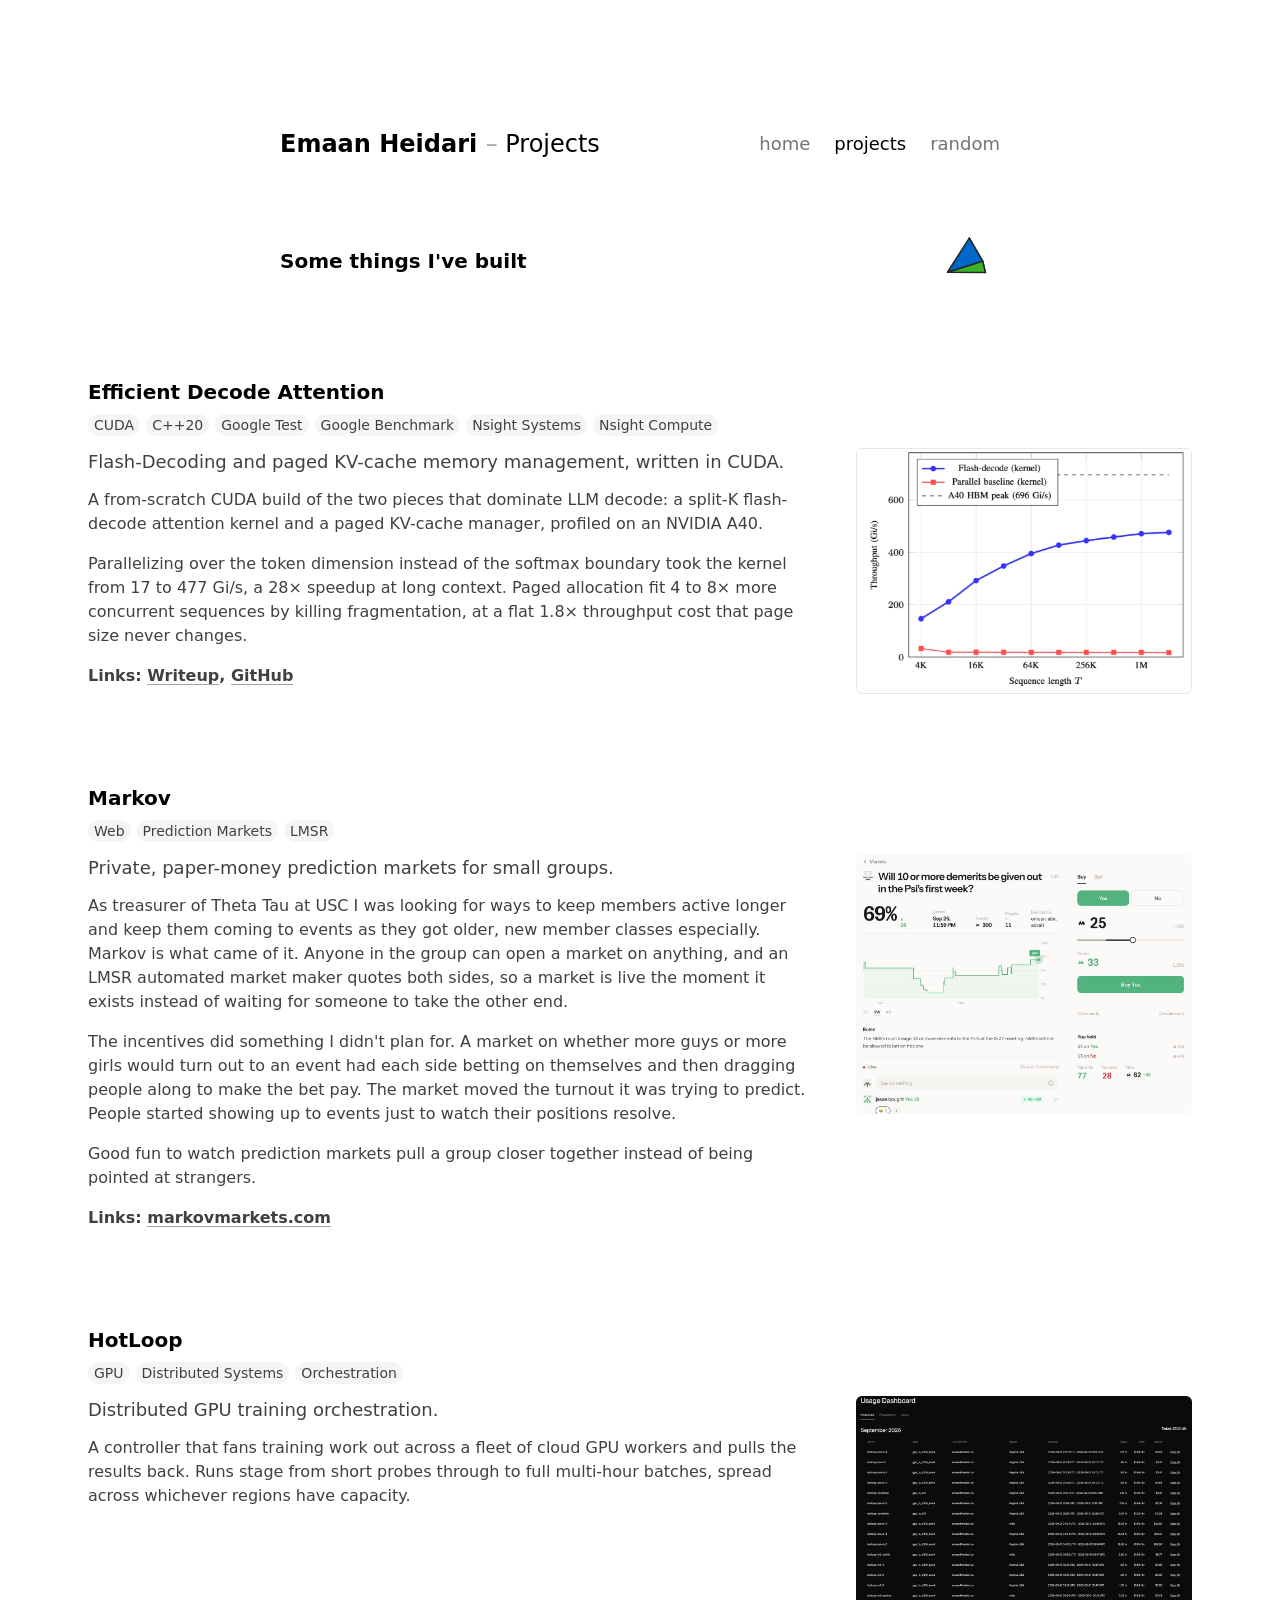
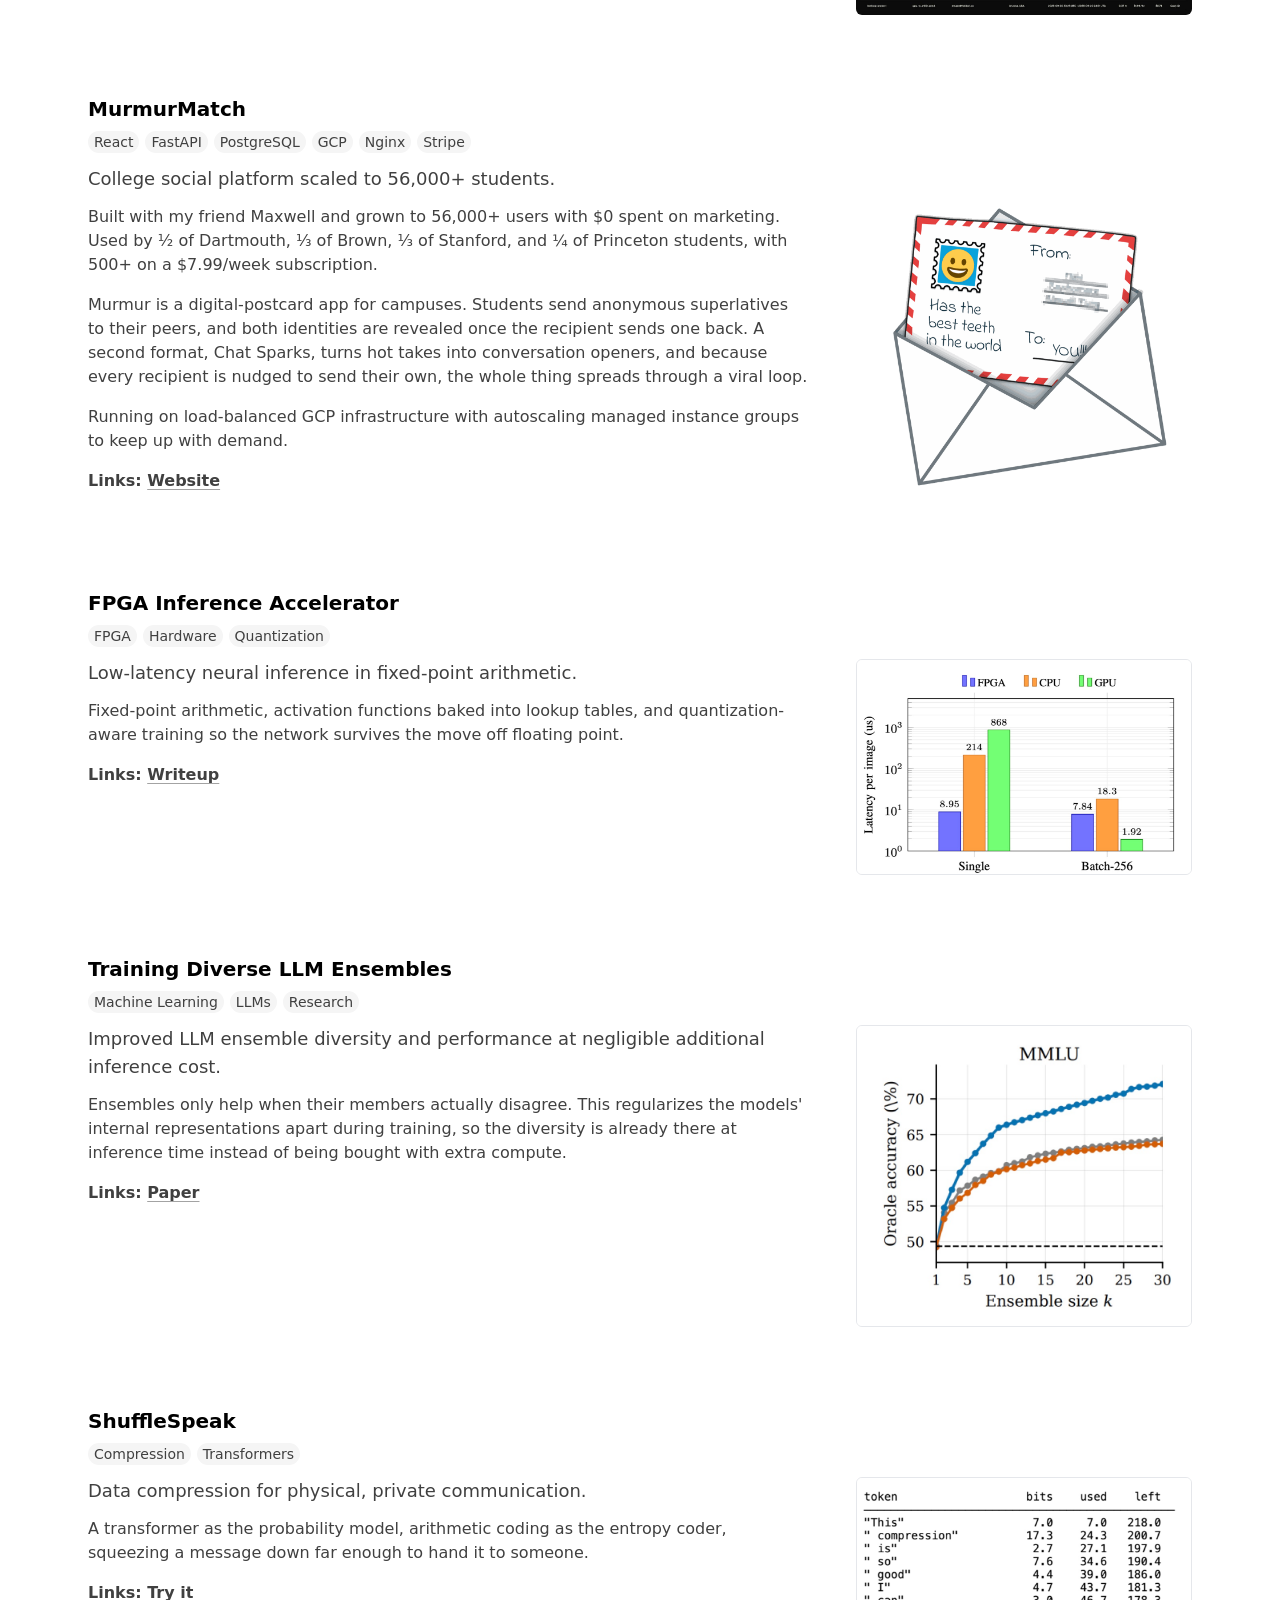
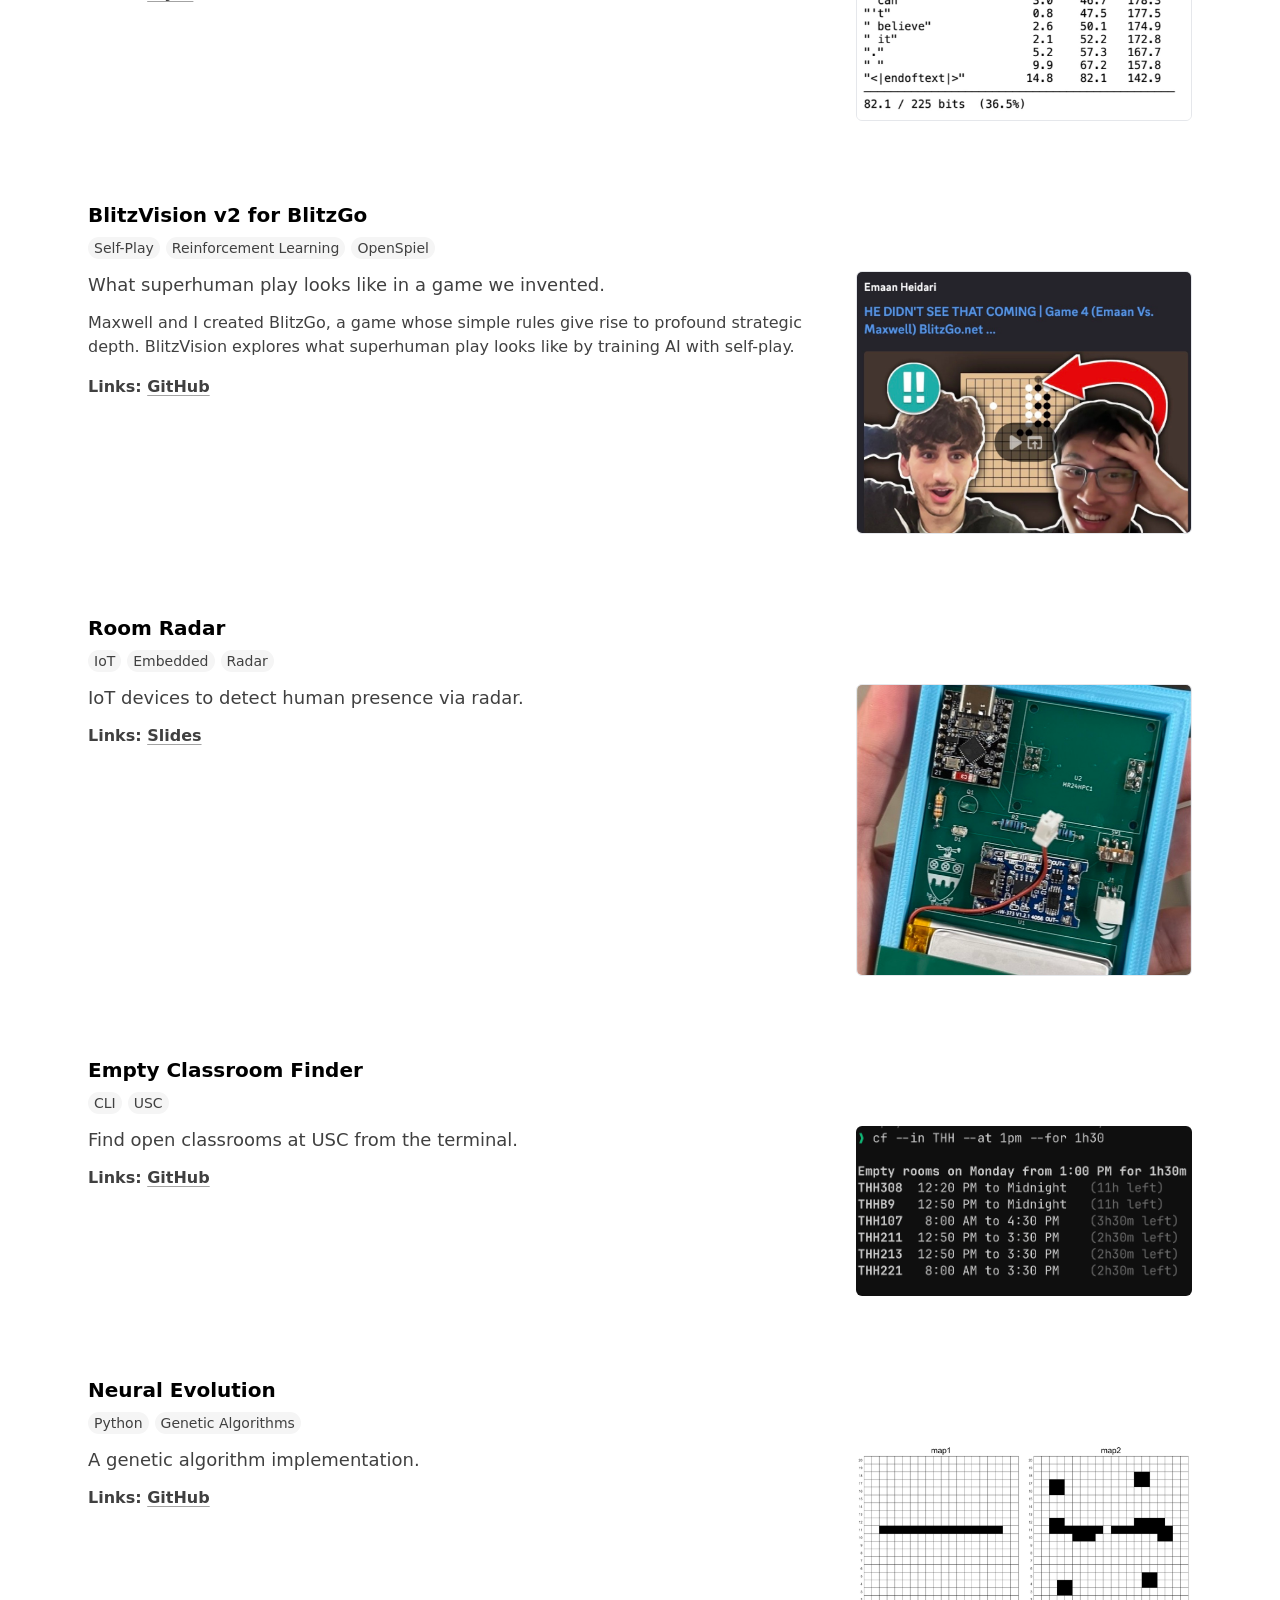
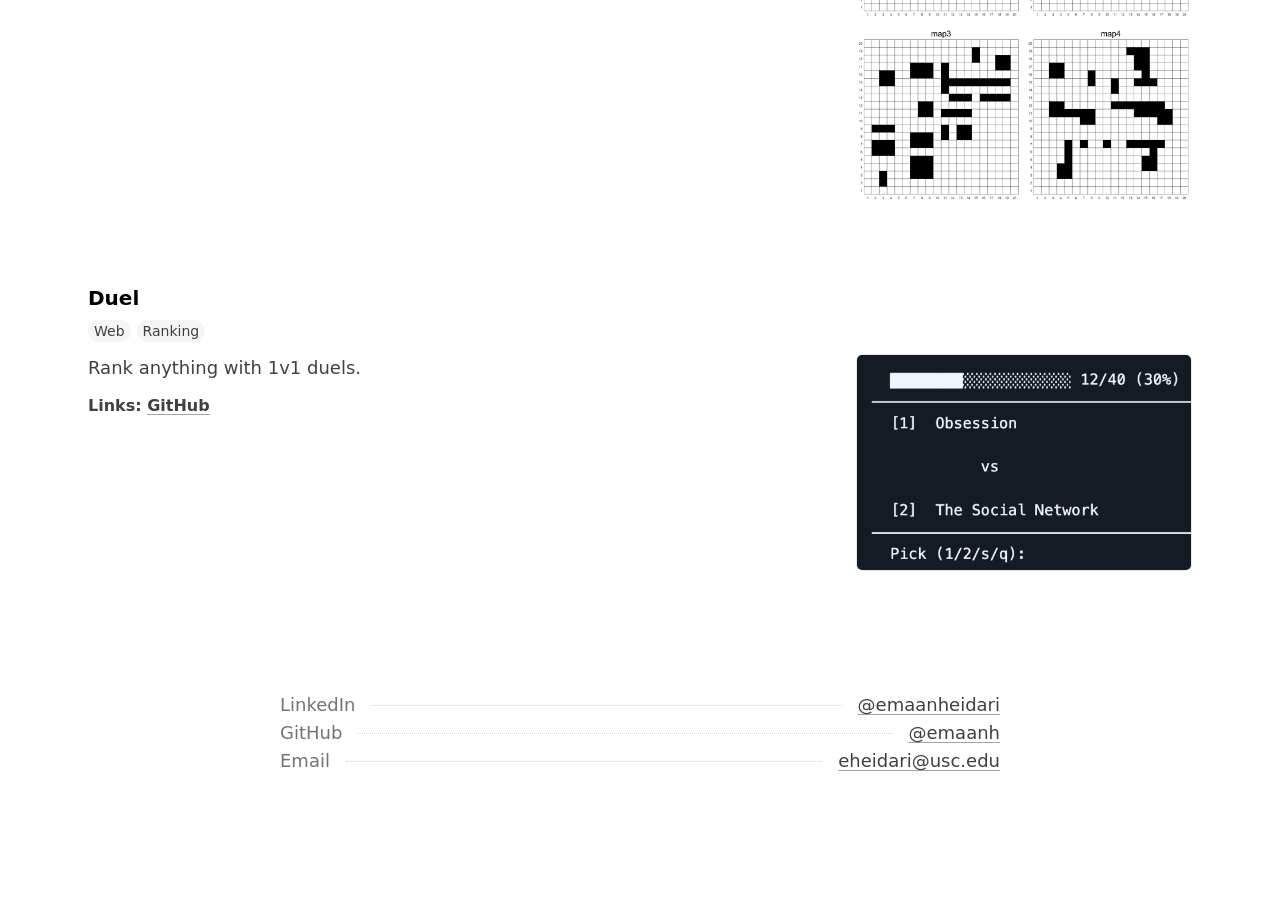
==== projects.html @ ed6382c9 "Shrink the new project screenshots to match the rest They were 260KB to 643KB against roughly 100KB " ====
<!DOCTYPE html>
<html lang="en">
  <head>
    <meta charset="utf-8" />
    <meta name="viewport" content="width=device-width, initial-scale=1" />
    <title>Emaan Heidari &ndash; Projects</title>
    <meta
      name="description"
      content="Projects in GPU kernels, machine learning, FPGA hardware, embedded systems, compression, and the web."
    />
    <link rel="stylesheet" href="/style.css" />
  </head>
  <body>
    <header class="layout-md site-header">
      <h1 class="site-title">
        <a href="/">Emaan Heidari</a>
        <span class="page-title"><span class="dash">&ndash;</span> Projects</span>
      </h1>
      <nav class="site-nav">
        <a href="/">home</a>
        <a href="/projects.html" aria-current="page">projects</a>
        <a href="/random.html">random</a>
      </nav>
    </header>

    <main>
      <section class="layout-md section">
        <div class="builds-head">
          <h2 class="heading2">Some things I've built</h2>
          <iframe
            class="tetra"
            src="/tetrahedron.html"
            scrolling="no"
            title="Spinning tetrahedron"
          ></iframe>
        </div>
      </section>

      <section class="project" id="decode-attention">
        <div class="layout-lg">
          <h3 class="project-title">Efficient Decode Attention</h3>
          <div class="pills">
            <div class="pill">CUDA</div>
            <div class="pill">C++20</div>
            <div class="pill">Google Test</div>
            <div class="pill">Google Benchmark</div>
            <div class="pill">Nsight Systems</div>
            <div class="pill">Nsight Compute</div>
          </div>
          <div class="project-grid">
            <div class="project-main">
              <p class="project-tagline">Flash-Decoding and paged KV-cache memory management, written in CUDA.</p>
              <div class="project-body">
              <p>
                A from-scratch CUDA build of the two pieces that dominate LLM decode: a split-K
                flash-decode attention kernel and a paged KV-cache manager, profiled on an NVIDIA
                A40.
              </p>
              <p>
                Parallelizing over the token dimension instead of the softmax boundary took the
                kernel from 17 to 477 Gi/s, a 28&times; speedup at long context. Paged allocation
                fit 4 to 8&times; more concurrent sequences by killing fragmentation, at a flat
                1.8&times; throughput cost that page size never changes.
              </p>
              <p>
                <strong
                  >Links:
                  <a class="link" href="/decode_attention.pdf">Writeup</a>,
                  <a class="link" href="https://github.com/emaanh/paged-attention">GitHub</a></strong
                >
              </p>
              </div>
            </div>
            <div class="project-aside">
              <a href="/assets/img/projects/decode-attention.jpg">
                <img
                  class="shot-rounded shot-bordered"
                  src="/assets/img/projects/decode-attention.jpg"
                  alt="Efficient Decode Attention project screenshot"
                  width="1027"
                  height="750"
                />
              </a>
            </div>
          </div>
        </div>
      </section>

      <section class="project" id="markov">
        <div class="layout-lg">
          <h3 class="project-title">Markov</h3>
          <div class="pills">
            <div class="pill">Web</div>
            <div class="pill">Prediction Markets</div>
            <div class="pill">LMSR</div>
          </div>
          <div class="project-grid">
            <div class="project-main">
              <p class="project-tagline">Private, paper-money prediction markets for small groups.</p>
              <div class="project-body">
              <p>
                As treasurer of Theta Tau at USC I was looking for ways to keep members active
                longer and keep them coming to events as they got older, new member classes
                especially. Markov is what came of it. Anyone in the group can open a market on
                anything, and an LMSR automated market maker quotes both sides, so a market is
                live the moment it exists instead of waiting for someone to take the other end.
              </p>
              <p>
                The incentives did something I didn't plan for. A market on whether more guys or
                more girls would turn out to an event had each side betting on themselves and
                then dragging people along to make the bet pay. The market moved the turnout it
                was trying to predict. People started showing up to events just to watch their
                positions resolve.
              </p>
              <p>
                Good fun to watch prediction markets pull a group closer together instead
                of being pointed at strangers.
              </p>
              <p>
                <strong
                  >Links:
                  <a class="link" href="https://markovmarkets.com">markovmarkets.com</a></strong
                >
              </p>
              </div>
            </div>
            <div class="project-aside">
              <a href="/assets/img/projects/markov.jpg">
                <img
                  class="shot-rounded"
                  src="/assets/img/projects/markov.jpg"
                  alt="Markov project screenshot"
                  width="1200"
                  height="929"
                />
              </a>
            </div>
          </div>
        </div>
      </section>

      <section class="project" id="hotloop">
        <div class="layout-lg">
          <h3 class="project-title">HotLoop</h3>
          <div class="pills">
            <div class="pill">GPU</div>
            <div class="pill">Distributed Systems</div>
            <div class="pill">Orchestration</div>
          </div>
          <div class="project-grid">
            <div class="project-main">
              <p class="project-tagline">Distributed GPU training orchestration.</p>
              <div class="project-body">
              <p>
                A controller that fans training work out across a fleet of cloud GPU workers
                and pulls the results back. Runs stage from short probes through to full
                multi-hour batches, spread across whichever regions have capacity.
              </p>
              </div>
            </div>
            <div class="project-aside">
              <a href="/assets/img/projects/HotLoop.jpg">
                <img
                  class="shot-rounded"
                  src="/assets/img/projects/HotLoop.jpg"
                  alt="HotLoop project screenshot"
                  width="1200"
                  height="782"
                />
              </a>
            </div>
          </div>
        </div>
      </section>

      <section class="project" id="murmurmatch">
        <div class="layout-lg">
          <h3 class="project-title">MurmurMatch</h3>
          <div class="pills">
            <div class="pill">React</div>
            <div class="pill">FastAPI</div>
            <div class="pill">PostgreSQL</div>
            <div class="pill">GCP</div>
            <div class="pill">Nginx</div>
            <div class="pill">Stripe</div>
          </div>
          <div class="project-grid">
            <div class="project-main">
              <p class="project-tagline">College social platform scaled to 56,000+ students.</p>
              <div class="project-body">
              <p>
                Built with my friend Maxwell and grown to 56,000+ users with $0 spent on
                marketing. Used by &frac12; of Dartmouth, &frac13; of Brown, &frac13; of
                Stanford, and &frac14; of Princeton students, with 500+ on a $7.99/week
                subscription.
              </p>
              <p>
                Murmur is a digital-postcard app for campuses. Students send anonymous
                superlatives to their peers, and both identities are revealed once the recipient
                sends one back. A second format, Chat Sparks, turns hot takes into conversation
                openers, and because every recipient is nudged to send their own, the whole thing
                spreads through a viral loop.
              </p>
              <p>
                Running on load-balanced GCP infrastructure with autoscaling managed instance
                groups to keep up with demand.
              </p>
              <p>
                <strong
                  >Links:
                  <a class="link" href="https://murmurmatch.com">Website</a></strong
                >
              </p>
              </div>
            </div>
            <div class="project-aside">
              <a href="/assets/img/projects/murmurmatch.png">
                <img
                  class="shot-rounded"
                  src="/assets/img/projects/murmurmatch.png"
                  alt="MurmurMatch project screenshot"
                  width="1177"
                  height="1200"
                />
              </a>
            </div>
          </div>
        </div>
      </section>

      <section class="project" id="fpga">
        <div class="layout-lg">
          <h3 class="project-title">FPGA Inference Accelerator</h3>
          <div class="pills">
            <div class="pill">FPGA</div>
            <div class="pill">Hardware</div>
            <div class="pill">Quantization</div>
          </div>
          <div class="project-grid">
            <div class="project-main">
              <p class="project-tagline">Low-latency neural inference in fixed-point arithmetic.</p>
              <div class="project-body">
              <p>
                Fixed-point arithmetic, activation functions baked into lookup tables, and
                quantization-aware training so the network survives the move off floating
                point.
              </p>
              <p>
                <strong
                  >Links:
                  <a class="link" href="/fpga.pdf">Writeup</a></strong
                >
              </p>
              </div>
            </div>
            <div class="project-aside">
              <a href="/assets/img/projects/fpga.jpg">
                <img
                  class="shot-rounded shot-bordered"
                  src="/assets/img/projects/fpga.jpg"
                  alt="FPGA Inference Accelerator project screenshot"
                  width="1171"
                  height="750"
                />
              </a>
            </div>
          </div>
        </div>
      </section>

      <section class="project" id="cka">
        <div class="layout-lg">
          <h3 class="project-title">Training Diverse LLM Ensembles</h3>
          <div class="pills">
            <div class="pill">Machine Learning</div>
            <div class="pill">LLMs</div>
            <div class="pill">Research</div>
          </div>
          <div class="project-grid">
            <div class="project-main">
              <p class="project-tagline">Improved LLM ensemble diversity and performance at negligible additional inference cost.</p>
              <div class="project-body">
              <p>
                Ensembles only help when their members actually disagree. This regularizes the
                models' internal representations apart during training, so the diversity is
                already there at inference time instead of being bought with extra compute.
              </p>
              <p>
                <strong
                  >Links:
                  <a class="link" href="/cka.pdf">Paper</a></strong
                >
              </p>
              </div>
            </div>
            <div class="project-aside">
              <a href="/assets/img/projects/cka.jpg">
                <img
                  class="shot-rounded shot-bordered"
                  src="/assets/img/projects/cka.jpg"
                  alt="Training Diverse LLM Ensembles project screenshot"
                  width="834"
                  height="750"
                />
              </a>
            </div>
          </div>
        </div>
      </section>

      <section class="project" id="shufflespeak">
        <div class="layout-lg">
          <h3 class="project-title">ShuffleSpeak</h3>
          <div class="pills">
            <div class="pill">Compression</div>
            <div class="pill">Transformers</div>
          </div>
          <div class="project-grid">
            <div class="project-main">
              <p class="project-tagline">Data compression for physical, private communication.</p>
              <div class="project-body">
              <p>
                A transformer as the probability model, arithmetic coding as the entropy coder,
                squeezing a message down far enough to hand it to someone.
              </p>
              <p>
                <strong
                  >Links:
                  <a class="link" href="https://emaanheidari.com/shuffle-speak">Try it</a></strong
                >
              </p>
              </div>
            </div>
            <div class="project-aside">
              <a href="/assets/img/projects/shufflespeak.jpg">
                <img
                  class="shot-rounded shot-bordered"
                  src="/assets/img/projects/shufflespeak.jpg"
                  alt="ShuffleSpeak project screenshot"
                  width="1037"
                  height="750"
                />
              </a>
            </div>
          </div>
        </div>
      </section>

      <section class="project" id="blitzvision">
        <div class="layout-lg">
          <h3 class="project-title">BlitzVision v2 for BlitzGo</h3>
          <div class="pills">
            <div class="pill">Self-Play</div>
            <div class="pill">Reinforcement Learning</div>
            <div class="pill">OpenSpiel</div>
          </div>
          <div class="project-grid">
            <div class="project-main">
              <p class="project-tagline">What superhuman play looks like in a game we invented.</p>
              <div class="project-body">
              <p>
                Maxwell and I created BlitzGo, a game whose simple rules give rise to profound
                strategic depth. BlitzVision explores what superhuman play looks like by
                training AI with self-play.
              </p>
              <p>
                <strong
                  >Links:
                  <a class="link" href="https://github.com/emaanh/blitzvision-openspiel">GitHub</a></strong
                >
              </p>
              </div>
            </div>
            <div class="project-aside">
              <a href="/assets/img/projects/blitzvision.jpg">
                <img
                  class="shot-rounded shot-bordered"
                  src="/assets/img/projects/blitzvision.jpg"
                  alt="BlitzVision v2 for BlitzGo project screenshot"
                  width="960"
                  height="750"
                />
              </a>
            </div>
          </div>
        </div>
      </section>

      <section class="project" id="room-radar">
        <div class="layout-lg">
          <h3 class="project-title">Room Radar</h3>
          <div class="pills">
            <div class="pill">IoT</div>
            <div class="pill">Embedded</div>
            <div class="pill">Radar</div>
          </div>
          <div class="project-grid">
            <div class="project-main">
              <p class="project-tagline">IoT devices to detect human presence via radar.</p>
              <div class="project-body">
              <p>
                <strong
                  >Links:
                  <a class="link" href="https://docs.google.com/presentation/d/1klZvHq6K829ezVN0dDykqpbuYAbzB2iiWQM5M1Kj5PE">Slides</a></strong
                >
              </p>
              </div>
            </div>
            <div class="project-aside">
              <a href="/assets/img/projects/room-radar.jpg">
                <img
                  class="shot-rounded shot-bordered"
                  src="/assets/img/projects/room-radar.jpg"
                  alt="Room Radar project screenshot"
                  width="619"
                  height="750"
                />
              </a>
            </div>
          </div>
        </div>
      </section>

      <section class="project" id="classfinder">
        <div class="layout-lg">
          <h3 class="project-title">Empty Classroom Finder</h3>
          <div class="pills">
            <div class="pill">CLI</div>
            <div class="pill">USC</div>
          </div>
          <div class="project-grid">
            <div class="project-main">
              <p class="project-tagline">Find open classrooms at USC from the terminal.</p>
              <div class="project-body">
              <p>
                <strong
                  >Links:
                  <a class="link" href="https://github.com/emaanh/classfinder">GitHub</a></strong
                >
              </p>
              </div>
            </div>
            <div class="project-aside">
              <a href="/assets/img/projects/classfinder.png">
                <img
                  class="shot-rounded"
                  src="/assets/img/projects/classfinder.png"
                  alt="Empty Classroom Finder project screenshot"
                  width="809"
                  height="410"
                />
              </a>
            </div>
          </div>
        </div>
      </section>

      <section class="project" id="neural-evolution">
        <div class="layout-lg">
          <h3 class="project-title">Neural Evolution</h3>
          <div class="pills">
            <div class="pill">Python</div>
            <div class="pill">Genetic Algorithms</div>
          </div>
          <div class="project-grid">
            <div class="project-main">
              <p class="project-tagline">A genetic algorithm implementation.</p>
              <div class="project-body">
              <p>
                <strong
                  >Links:
                  <a class="link" href="https://github.com/emaanh/NeuralEvolution">GitHub</a></strong
                >
              </p>
              </div>
            </div>
            <div class="project-aside">
              <a href="/assets/img/projects/neural-evolution.png">
                <img
                  class="shot-rounded"
                  src="/assets/img/projects/neural-evolution.png"
                  alt="Neural Evolution project screenshot"
                  width="1128"
                  height="1200"
                />
              </a>
            </div>
          </div>
        </div>
      </section>

      <section class="project" id="duel">
        <div class="layout-lg">
          <h3 class="project-title">Duel</h3>
          <div class="pills">
            <div class="pill">Web</div>
            <div class="pill">Ranking</div>
          </div>
          <div class="project-grid">
            <div class="project-main">
              <p class="project-tagline">Rank anything with 1v1 duels.</p>
              <div class="project-body">
              <p>
                <strong
                  >Links:
                  <a class="link" href="https://github.com/emaanh/duel">GitHub</a></strong
                >
              </p>
              </div>
            </div>
            <div class="project-aside">
              <a href="/assets/img/projects/duel.jpg">
                <img
                  class="shot-rounded shot-bordered"
                  src="/assets/img/projects/duel.jpg"
                  alt="Duel project screenshot"
                  width="1164"
                  height="750"
                />
              </a>
            </div>
          </div>
        </div>
      </section>
    </main>

    <footer class="layout-md site-footer">
      <div class="footer-row">
        <span>LinkedIn</span>
        <hr />
        <a class="link" href="https://linkedin.com/in/emaanheidari">@emaanheidari</a>
      </div>
      <div class="footer-row">
        <span>GitHub</span>
        <hr />
        <a class="link" href="https://github.com/emaanh">@emaanh</a>
      </div>
      <div class="footer-row">
        <span>Email</span>
        <hr />
        <a class="link" href="mailto:eheidari@usc.edu">eheidari@usc.edu</a>
      </div>
    </footer>
  </body>
</html>
---- style.css ----
/* =========================================================================
   Design tokens
   ========================================================================= */

@font-face {
  font-family: Newsreader;
  font-style: italic;
  font-weight: 400;
  font-display: swap;
  src: url(./assets/fonts/newsreader-latin-400-italic.woff2) format("woff2"),
       url(./assets/fonts/newsreader-all-400-italic.woff) format("woff");
  unicode-range: U+0000-00FF, U+0131, U+0152-0153, U+02BB-02BC, U+02C6, U+02DA,
    U+02DC, U+2000-206F, U+2074, U+20AC, U+2122, U+2191, U+2193, U+2212, U+2215,
    U+FEFF, U+FFFD;
}
@font-face {
  font-family: Newsreader;
  font-style: italic;
  font-weight: 400;
  font-display: swap;
  src: url(./assets/fonts/newsreader-latin-ext-400-italic.woff2) format("woff2"),
       url(./assets/fonts/newsreader-all-400-italic.woff) format("woff");
  unicode-range: U+0100-024F, U+0259, U+1E00-1EFF, U+2020, U+20A0-20AB,
    U+20AD-20CF, U+2113, U+2C60-2C7F, U+A720-A7FF;
}
@font-face {
  font-family: Newsreader;
  font-style: italic;
  font-weight: 400;
  font-display: swap;
  src: url(./assets/fonts/newsreader-vietnamese-400-italic.woff2) format("woff2"),
       url(./assets/fonts/newsreader-all-400-italic.woff) format("woff");
  unicode-range: U+0102-0103, U+0110-0111, U+0128-0129, U+0168-0169, U+01A0-01A1,
    U+01AF-01B0, U+1EA0-1EF9, U+20AB;
}

:root {
  /* Type families */
  --font-sans: ui-sans-serif, system-ui, -apple-system, BlinkMacSystemFont,
    "Segoe UI", Roboto, "Helvetica Neue", Arial, "Noto Sans", sans-serif,
    "Apple Color Emoji", "Segoe UI Emoji", "Segoe UI Symbol", "Noto Color Emoji";
  --font-serif: Newsreader, ui-serif, Georgia, Cambria, "Times New Roman", Times,
    serif;
  --font-mono: ui-monospace, SFMono-Regular, Menlo, Monaco, Consolas,
    "Liberation Mono", "Courier New", monospace;

  /* Neutral scale */
  --c-black: #000;
  --c-ink: #404040; /* body copy */
  --c-secondary: #737373; /* dates, labels, stats */
  --c-muted: #a3a3a3; /* de-emphasised words, markers, arrows */
  --c-rule: #d4d4d4; /* dotted leader rules */
  --c-line: #e5e5e5; /* borders, selection, pill hover */
  --c-hairline: #e5e7eb; /* image hairline border */
  --c-surface: #f5f5f5; /* pills, hover fills */

  /* Containers */
  --container-md: 768px;
  --container-lg: 1152px;
  --gutter: 1rem;
}

@media (min-width: 640px) {
  :root {
    --gutter: 1.5rem;
  }
}

/* =========================================================================
   Reset
   ========================================================================= */

*,
*::before,
*::after {
  box-sizing: border-box;
  border: 0 solid var(--c-hairline);
}

html {
  line-height: 1.5;
  -webkit-text-size-adjust: 100%;
  tab-size: 4;
  font-family: var(--font-sans);
}

@media (prefers-reduced-motion: no-preference) {
  html {
    scroll-behavior: smooth;
  }
}

/* Cross-document page transitions: a fast crossfade between pages. Pure CSS,
   progressively enhanced. Browsers without view transitions (e.g. Firefox)
   fall back to an instant navigation. */
@view-transition {
  navigation: auto;
}

::view-transition-old(root),
::view-transition-new(root) {
  animation-duration: 120ms;
}

@media (prefers-reduced-motion: reduce) {
  ::view-transition-old(root),
  ::view-transition-new(root) {
    animation: none;
  }
}

body {
  margin: 0;
  line-height: inherit;
  color: var(--c-ink);
  padding: 3rem 0;
}

@media (min-width: 640px) {
  body {
    padding: 6rem 0;
  }
}

@media (min-width: 768px) {
  body {
    padding: 8rem 0;
  }
}

h1,
h2,
h3,
h4,
h5,
h6 {
  font-size: inherit;
  font-weight: inherit;
}

blockquote,
dl,
dd,
h1,
h2,
h3,
h4,
h5,
h6,
hr,
figure,
p,
pre {
  margin: 0;
}

ol,
ul,
menu {
  list-style: none;
  margin: 0;
  padding: 0;
}

a {
  color: inherit;
  text-decoration: inherit;
}

b,
strong {
  font-weight: bolder;
}

small {
  font-size: 80%;
}

sub,
sup {
  font-size: 75%;
  line-height: 0;
  position: relative;
  vertical-align: baseline;
}
sub {
  bottom: -0.25em;
}
sup {
  top: -0.5em;
}

code,
kbd,
samp,
pre {
  font-family: var(--font-mono);
  font-size: 1em;
}

hr {
  height: 0;
  color: inherit;
  border-top-width: 1px;
  border-color: var(--c-line);
}

img,
svg,
video,
canvas,
audio,
iframe,
embed,
object {
  display: block;
  vertical-align: middle;
}

img,
video {
  max-width: 100%;
  height: auto;
}

::selection {
  background-color: var(--c-line);
}

/* =========================================================================
   Containers
   ========================================================================= */

.layout-md {
  margin-left: auto;
  margin-right: auto;
  max-width: var(--container-md);
  padding-left: var(--gutter);
  padding-right: var(--gutter);
}

/* The wide measure, used by project entries so the screenshot column fits. */
.layout-lg {
  margin-left: auto;
  margin-right: auto;
  max-width: var(--container-lg);
  padding-left: var(--gutter);
  padding-right: var(--gutter);
}

/* A page section inside the narrow column. */
.section {
  padding-top: 3rem;
  padding-bottom: 3rem;
}

/* =========================================================================
   Links
   ========================================================================= */

/* One colour transition, shared by every element with a hover state. */
.link,
.site-nav a,
.project-pair,
.post {
  transition-property: color, background-color, border-color, text-decoration-color,
    fill, stroke;
  transition-timing-function: cubic-bezier(0.4, 0, 0.2, 1);
  transition-duration: 0.15s;
}

.link {
  text-decoration-line: underline;
  text-decoration-color: var(--c-muted);
  text-underline-offset: 3px;
}

.link:hover {
  color: var(--c-black);
  text-decoration-color: var(--c-black);
}

/* =========================================================================
   Header + nav
   ========================================================================= */

.site-header {
  display: flex;
  align-items: flex-start;
  justify-content: space-between;
}

.site-title {
  margin-bottom: 1.5rem;
  font-size: 1.5rem;
  line-height: 2rem;
  font-weight: 700;
  color: var(--c-black);
}

.page-title {
  font-weight: 300;
}

.page-title .dash {
  color: var(--c-muted);
}

.site-nav {
  display: flex;
  align-items: flex-start;
  justify-content: flex-end;
  padding-top: 0.125rem;
  padding-bottom: 0.125rem;
  font-size: 1.125rem;
  line-height: 1.75rem;
  color: var(--c-secondary);
}

.site-nav > * + * {
  margin-left: 1.5rem;
}

.site-nav a:hover,
.site-nav a[aria-current="page"] {
  color: var(--c-black);
}

@media (max-width: 580px) {
  .page-title {
    display: block;
    font-size: 1.25rem;
    line-height: 1.75rem;
  }
  .page-title .dash {
    display: none;
  }
}

@media (max-width: 420px) {
  .site-nav {
    flex-direction: column;
    align-items: flex-end;
  }
  .site-nav > * + * {
    margin-left: 0;
  }
}

/* =========================================================================
   Headings + prose
   ========================================================================= */

.heading2 {
  margin-bottom: 1.5rem;
  font-size: 1.25rem;
  line-height: 1.75rem;
  font-weight: 600;
  color: var(--c-black);
}

.prose {
  font-size: 1.125rem;
  line-height: 1.75rem;
}

.prose + .prose {
  margin-top: 1rem;
}

/* Serif italic, used for bylines and blurbs. Plain <em> stays sans italic. */
.serif {
  font-family: var(--font-serif);
  font-style: italic;
}

/* Serif italic accent set slightly larger than the sans text it sits in. */
.accent {
  font-family: var(--font-serif);
  font-style: italic;
  font-size: 110%;
  line-height: 100%;
}

/* =========================================================================
   Home: body stack
   ========================================================================= */

.stack > * + * {
  margin-top: 3.5rem;
}

.copy > * + * {
  margin-top: 1.25rem;
}

/* =========================================================================
   Two-column rows (home lists)
   ========================================================================= */

.project-pair {
  margin-left: -0.75rem;
  margin-right: -0.75rem;
  display: grid;
  row-gap: 0.25rem;
  padding: 0.5rem 0.75rem;
}

.project-pair:hover {
  background-color: var(--c-surface);
}

@media (min-width: 640px) {
  .project-pair {
    grid-template-columns: 1fr 2fr;
  }
}

.project-pair-name {
  color: var(--c-black);
  font-weight: 500;
  /* Offset declared here rather than in the hover rule so the underline
     lands in the same place the moment it appears. */
  text-underline-offset: 3px;
}

/* The whole row is the link, so the name only takes an underline once the
   row is hovered or the link is keyboard-focused. */
.project-pair:hover .project-pair-name,
.project-pair:focus-visible .project-pair-name {
  text-decoration-line: underline;
  text-decoration-color: var(--c-black);
}

.project-pair aside {
  margin-top: 0.125rem;
  font-size: 1rem;
  line-height: 1.5rem;
  color: var(--c-secondary);
}

/* =========================================================================
   Footer
   ========================================================================= */

.site-footer {
  margin-top: 5rem;
  font-size: 1.125rem;
  line-height: 1.75rem;
  display: flex;
  flex-direction: column;
}

.footer-row {
  display: flex;
  align-items: center;
}

.footer-row > * + * {
  margin-left: 1rem;
}

.footer-row span {
  color: var(--c-secondary);
}

.footer-row hr {
  margin-top: 0.125rem;
  width: 100%;
  border-style: dotted;
  border-color: var(--c-rule);
}


/* =========================================================================
   Colophon
   ========================================================================= */

.colophon {
  margin-top: 1.5rem;
  font-size: 1rem;
  line-height: 1.5rem;
  color: var(--c-muted);
}

/* =========================================================================
   Home: portrait + intro
   ========================================================================= */

/* Same 1fr/2fr split as the project rows, so the portrait column lines up
   with the names below it. */
.intro {
  display: grid;
  row-gap: 1.5rem;
  margin-bottom: 3.5rem;
}

@media (min-width: 640px) {
  .intro {
    grid-template-columns: 1fr 2fr;
    column-gap: 2rem;
  }
}

.portrait img {
  width: 100%;
  max-width: 240px;
  border-radius: 0.375rem;
}

/* =========================================================================
   Two-column rows (selected work, experience)
   ========================================================================= */

.pair-list {
  line-height: 1.375;
}

.pair-list > * + * {
  margin-top: 1rem;
}

/* Rows written by script live one level down, inside their container, so the
   sibling rule above never reaches them. Same rhythm, same value. */
.pair-items > * + * {
  margin-top: 1rem;
}

.pair-list-label {
  padding-bottom: 0.5rem;
}

/* =========================================================================
   Projects
   ========================================================================= */

.project {
  padding-top: 2.5rem;
  padding-bottom: 2.5rem;
}

.project-title {
  color: var(--c-black);
  font-size: 1.25rem;
  line-height: 1.75rem;
  font-weight: 600;
  margin-bottom: 0.5rem;
}

.pills {
  display: flex;
  flex-wrap: wrap;
  margin-bottom: 0.25rem;
}

.pill {
  display: flex;
  align-items: center;
  font-size: 0.875rem;
  line-height: 1.25rem;
  font-weight: 500;
  margin-right: 0.375rem;
  margin-bottom: 0.5rem;
  border-radius: 9999px;
  background-color: var(--c-surface);
  padding: 1px 0.375rem;
}

.project-tagline {
  font-size: 1.125rem;
  line-height: 1.75rem;
  font-weight: 300;
  margin-bottom: 0.75rem;
}

.project-grid {
  display: grid;
  grid-template-columns: repeat(3, minmax(0, 1fr));
  gap: 1rem;
}

@media (min-width: 768px) {
  .project-grid {
    gap: 2rem;
  }
}

@media (min-width: 1024px) {
  .project-grid {
    gap: 3rem;
  }
}

.project-main,
.project-aside {
  grid-column: span 3 / span 3;
}

@media (min-width: 768px) {
  .project-main {
    grid-column: span 2 / span 2;
  }
  .project-aside {
    grid-column: span 1 / span 1;
  }
}

.project-body p {
  margin-bottom: 1rem;
}

.project-body strong {
  font-weight: 600;
}

.project-body code {
  font-size: 95%;
}

/* Screenshot treatments. Pick one per image, or neither: rounded when the shot
   has no frame of its own, bordered when it's light to the edge. */
.shot-rounded {
  border-radius: 0.375rem;
}

.shot-bordered {
  border-width: 1px;
}

/* Section heading with the tetrahedron easter egg pinned to its right. */
.builds-head {
  display: flex;
  align-items: center;
  justify-content: space-between;
  gap: 1rem;
}

.builds-head .heading2 {
  margin-bottom: 0;
}

/* The tetrahedron easter egg, sized to the frame its canvas reports. */
.tetra {
  flex: 0 0 auto;
  width: 58px;
  height: 58px;
  border: 0;
}

/* =========================================================================
   Random: figure + quotes
   ========================================================================= */

.figure {
  margin: 2.5rem 0;
  text-align: center;
}

.figure img {
  max-width: min(350px, 100%);
  margin: 0 auto 0.25rem;
}

.figure figcaption {
  font-family: var(--font-serif);
  font-style: italic;
  color: var(--c-secondary);
}

.quote-list {
  line-height: 1.375;
}

.quote-list > * + * {
  margin-top: 1rem;
}

.quote-list li .who {
  display: block;
  margin-top: 0.125rem;
  color: var(--c-muted);
}

/* =========================================================================
   Writing
   ========================================================================= */

.post-list {
  display: grid;
  row-gap: 1rem;
}

.post {
  display: block;
  margin-left: -0.75rem;
  margin-right: -0.75rem;
  padding: 0.5rem 0.75rem;
}

.post:hover {
  background-color: var(--c-surface);
}

.post-head {
  display: flex;
  flex-direction: column;
  margin-bottom: 0.375rem;
}

.post-title {
  font-size: 1.125rem;
  line-height: 1.75rem;
  color: var(--c-black);
}

.post-date {
  margin-bottom: 0.125rem;
  color: var(--c-secondary);
}

.post-blurb {
  font-size: 1.125rem;
  line-height: 1.375;
  font-family: var(--font-serif);
  font-style: italic;
}

@media (min-width: 640px) {
  .post-head {
    flex-direction: row;
    align-items: flex-end;
  }
  .post-date {
    margin-left: auto;
  }
}

/* Placeholder rows, until the real thing exists. */
.is-placeholder {
  color: var(--c-muted);
}

.is-placeholder .post-title,
.is-placeholder .post-date {
  color: var(--c-muted);
}
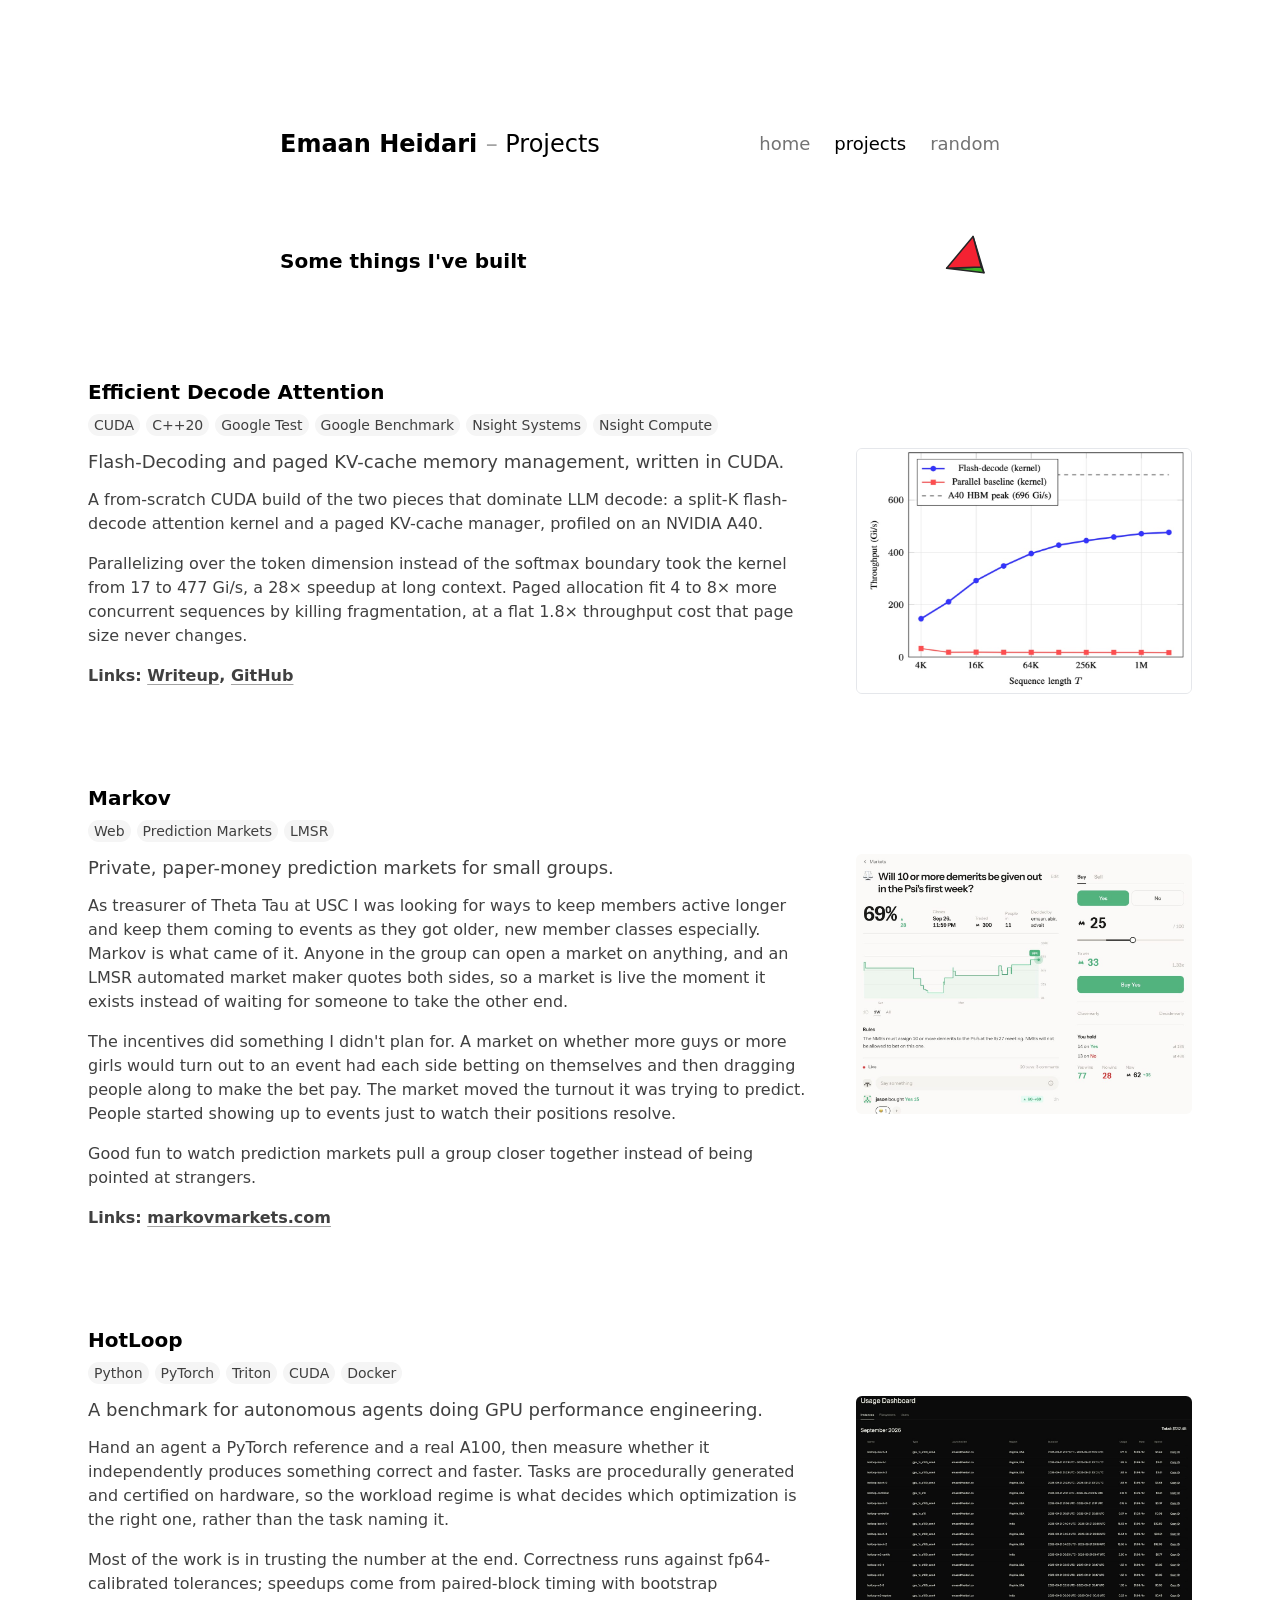
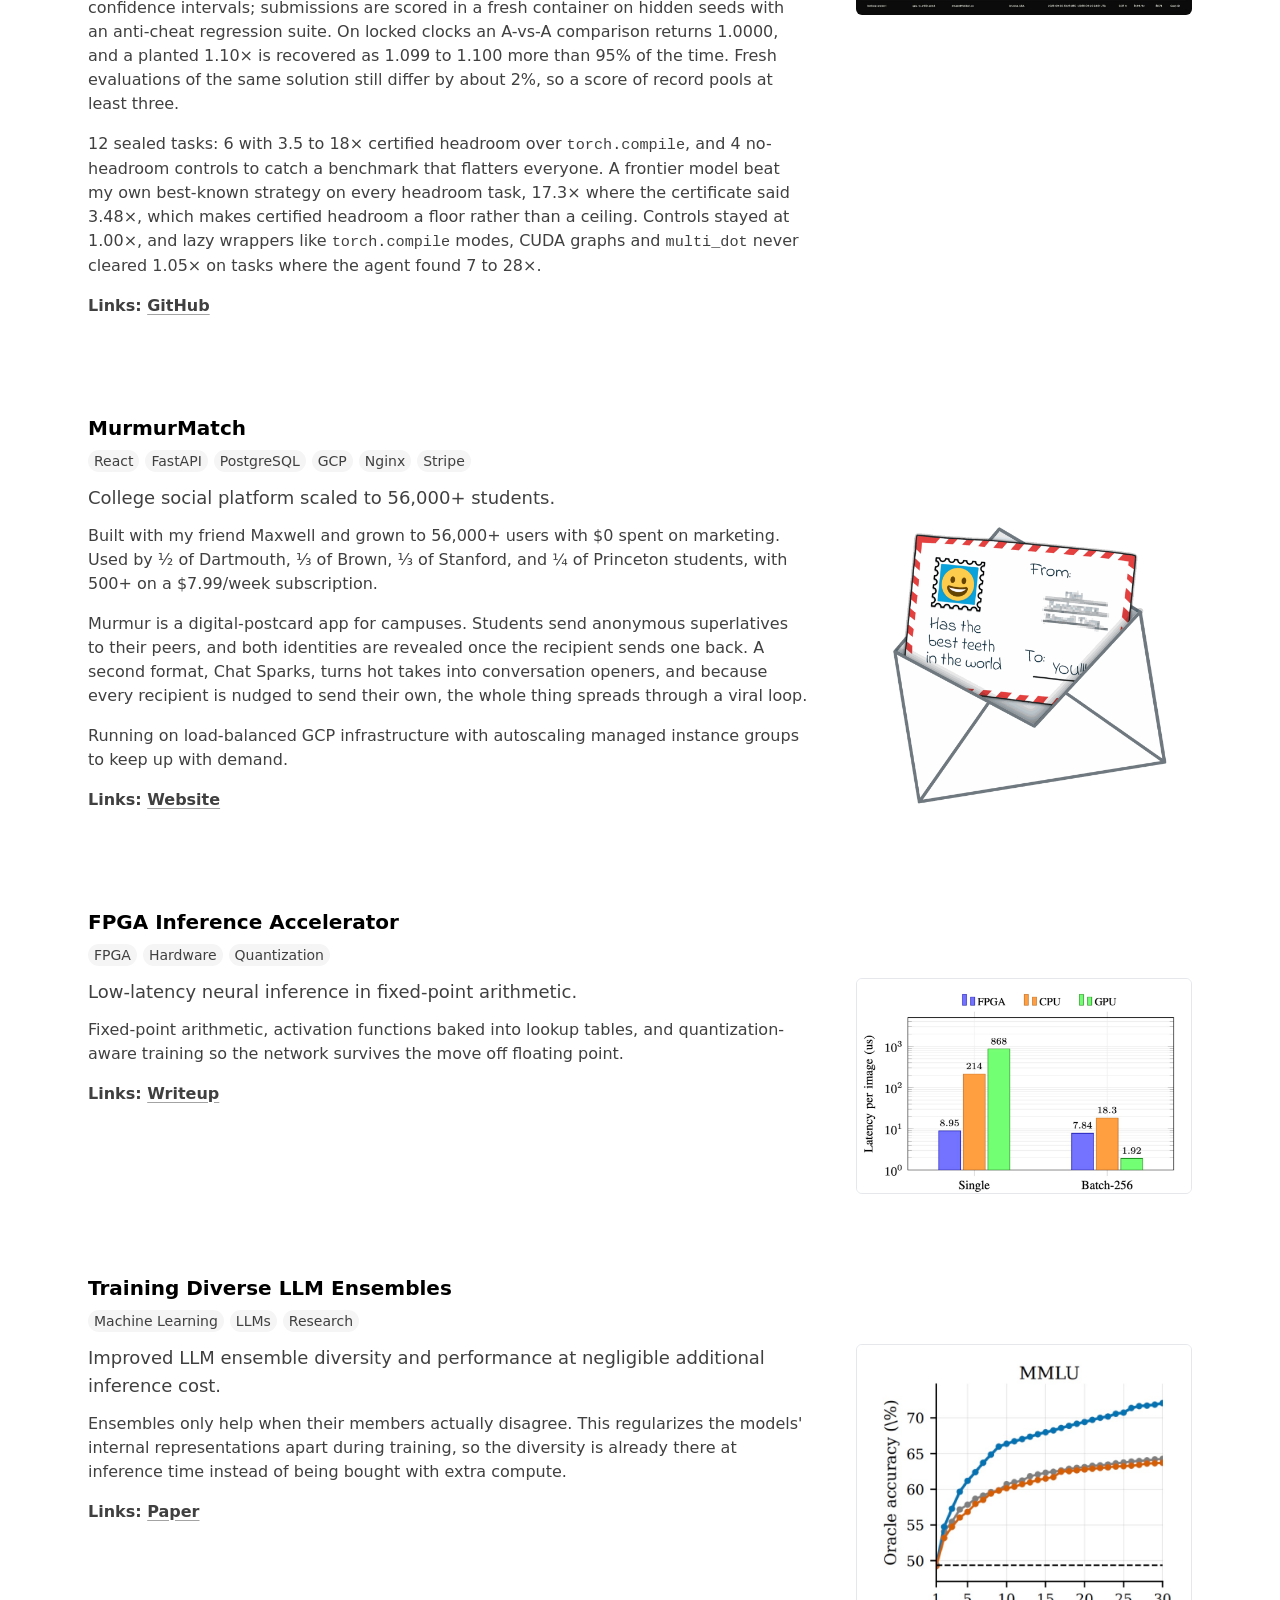
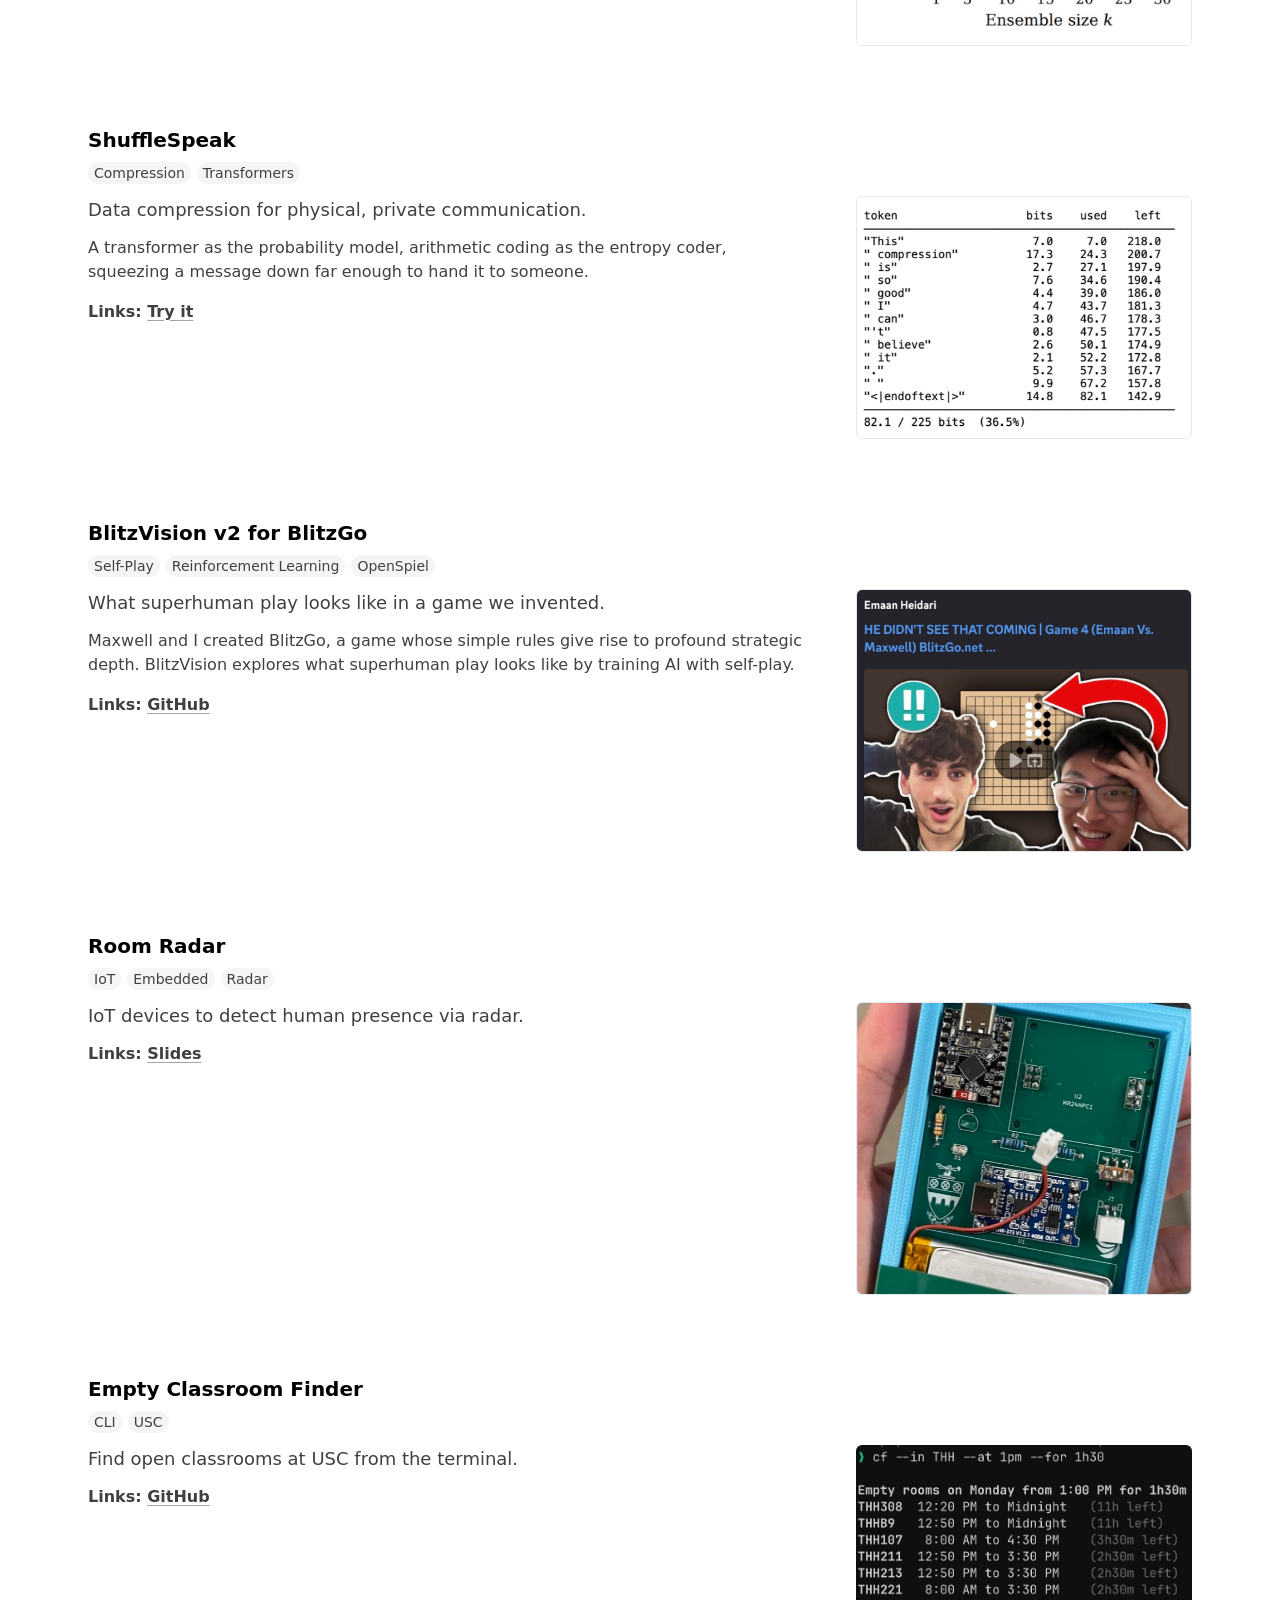
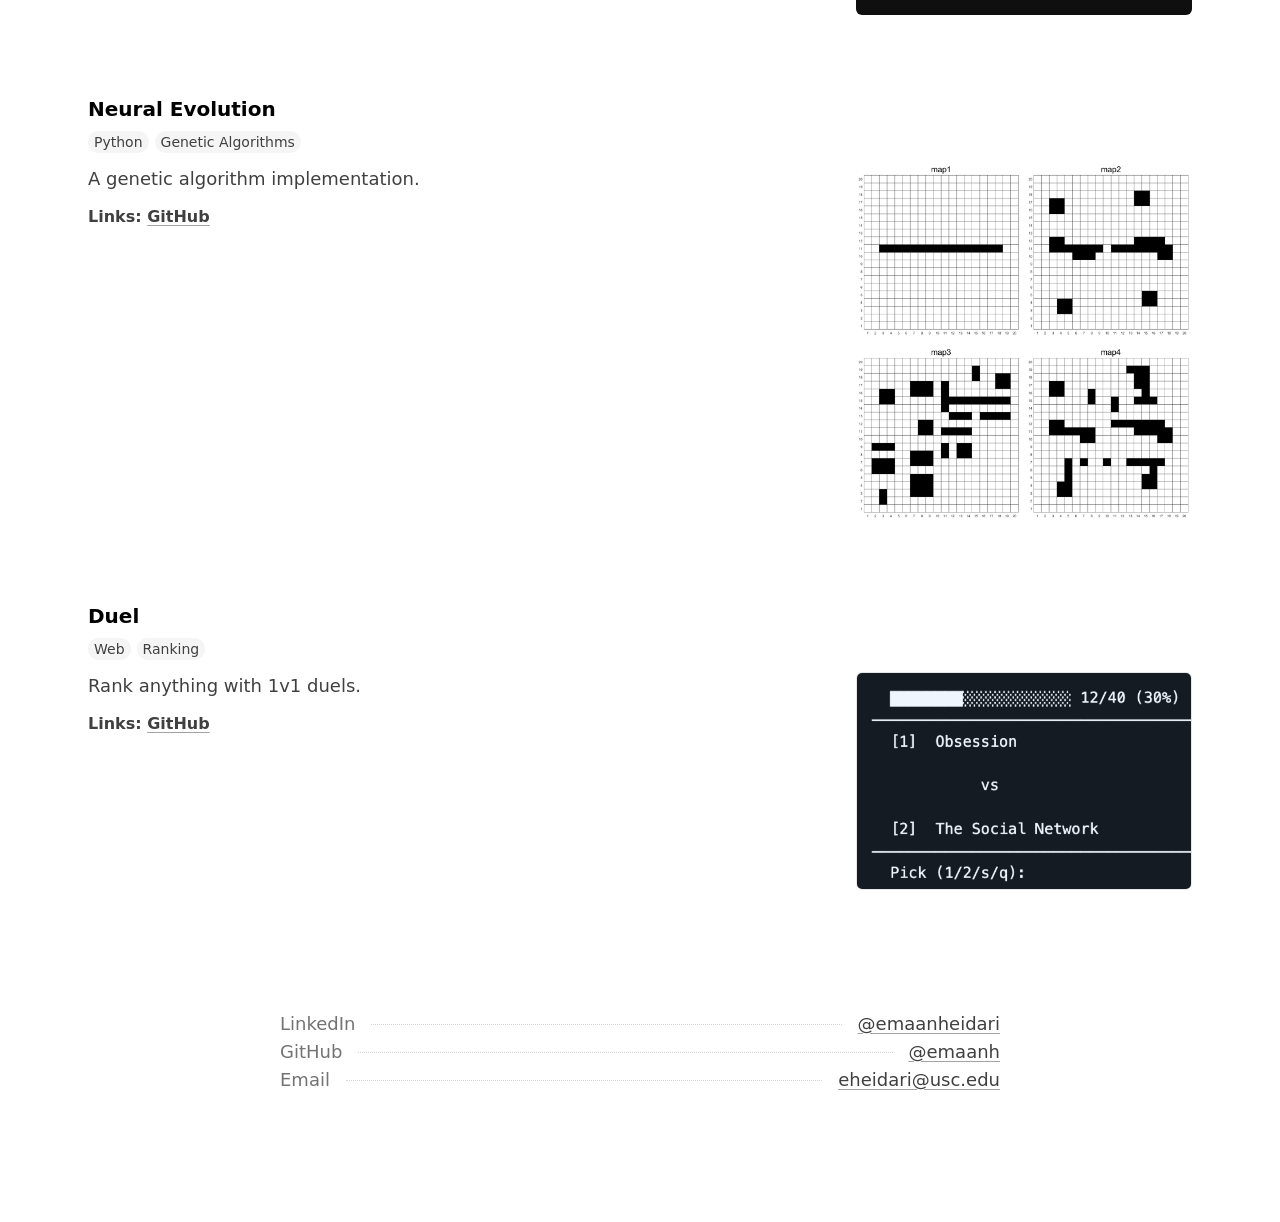
==== commit a92ce745: "Describe HotLoop accurately and link the repo The previous copy called it distributed GPU training o" ====
--- a/projects.html
+++ b/projects.html
@@ -143,18 +143,46 @@
         <div class="layout-lg">
           <h3 class="project-title">HotLoop</h3>
           <div class="pills">
-            <div class="pill">GPU</div>
-            <div class="pill">Distributed Systems</div>
-            <div class="pill">Orchestration</div>
-          </div>
-          <div class="project-grid">
-            <div class="project-main">
-              <p class="project-tagline">Distributed GPU training orchestration.</p>
-              <div class="project-body">
-              <p>
-                A controller that fans training work out across a fleet of cloud GPU workers
-                and pulls the results back. Runs stage from short probes through to full
-                multi-hour batches, spread across whichever regions have capacity.
+            <div class="pill">Python</div>
+            <div class="pill">PyTorch</div>
+            <div class="pill">Triton</div>
+            <div class="pill">CUDA</div>
+            <div class="pill">Docker</div>
+          </div>
+          <div class="project-grid">
+            <div class="project-main">
+              <p class="project-tagline">A benchmark for autonomous agents doing GPU performance engineering.</p>
+              <div class="project-body">
+              <p>
+                Hand an agent a PyTorch reference and a real A100, then measure whether it
+                independently produces something correct and faster. Tasks are procedurally
+                generated and certified on hardware, so the workload regime is what decides
+                which optimization is the right one, rather than the task naming it.
+              </p>
+              <p>
+                Most of the work is in trusting the number at the end. Correctness runs against
+                fp64-calibrated tolerances; speedups come from paired-block timing with bootstrap
+                confidence intervals; submissions are scored in a fresh container on hidden seeds
+                with an anti-cheat regression suite. On locked clocks an A-vs-A comparison returns
+                1.0000, and a planted 1.10&times; is recovered as 1.099 to 1.100 more than 95% of
+                the time. Fresh evaluations of the same solution still differ by about 2%, so a
+                score of record pools at least three.
+              </p>
+              <p>
+                12 sealed tasks: 6 with 3.5 to 18&times; certified headroom over
+                <code>torch.compile</code>, and 4 no-headroom controls to catch a benchmark that
+                flatters everyone. A frontier model beat my own best-known strategy on every
+                headroom task, 17.3&times; where the certificate said 3.48&times;, which makes
+                certified headroom a floor rather than a ceiling. Controls stayed at 1.00&times;,
+                and lazy wrappers like <code>torch.compile</code> modes, CUDA graphs and
+                <code>multi_dot</code> never cleared 1.05&times; on tasks where the agent found
+                7 to 28&times;.
+              </p>
+              <p>
+                <strong
+                  >Links:
+                  <a class="link" href="https://github.com/emaanh/HotLoop">GitHub</a></strong
+                >
               </p>
               </div>
             </div>
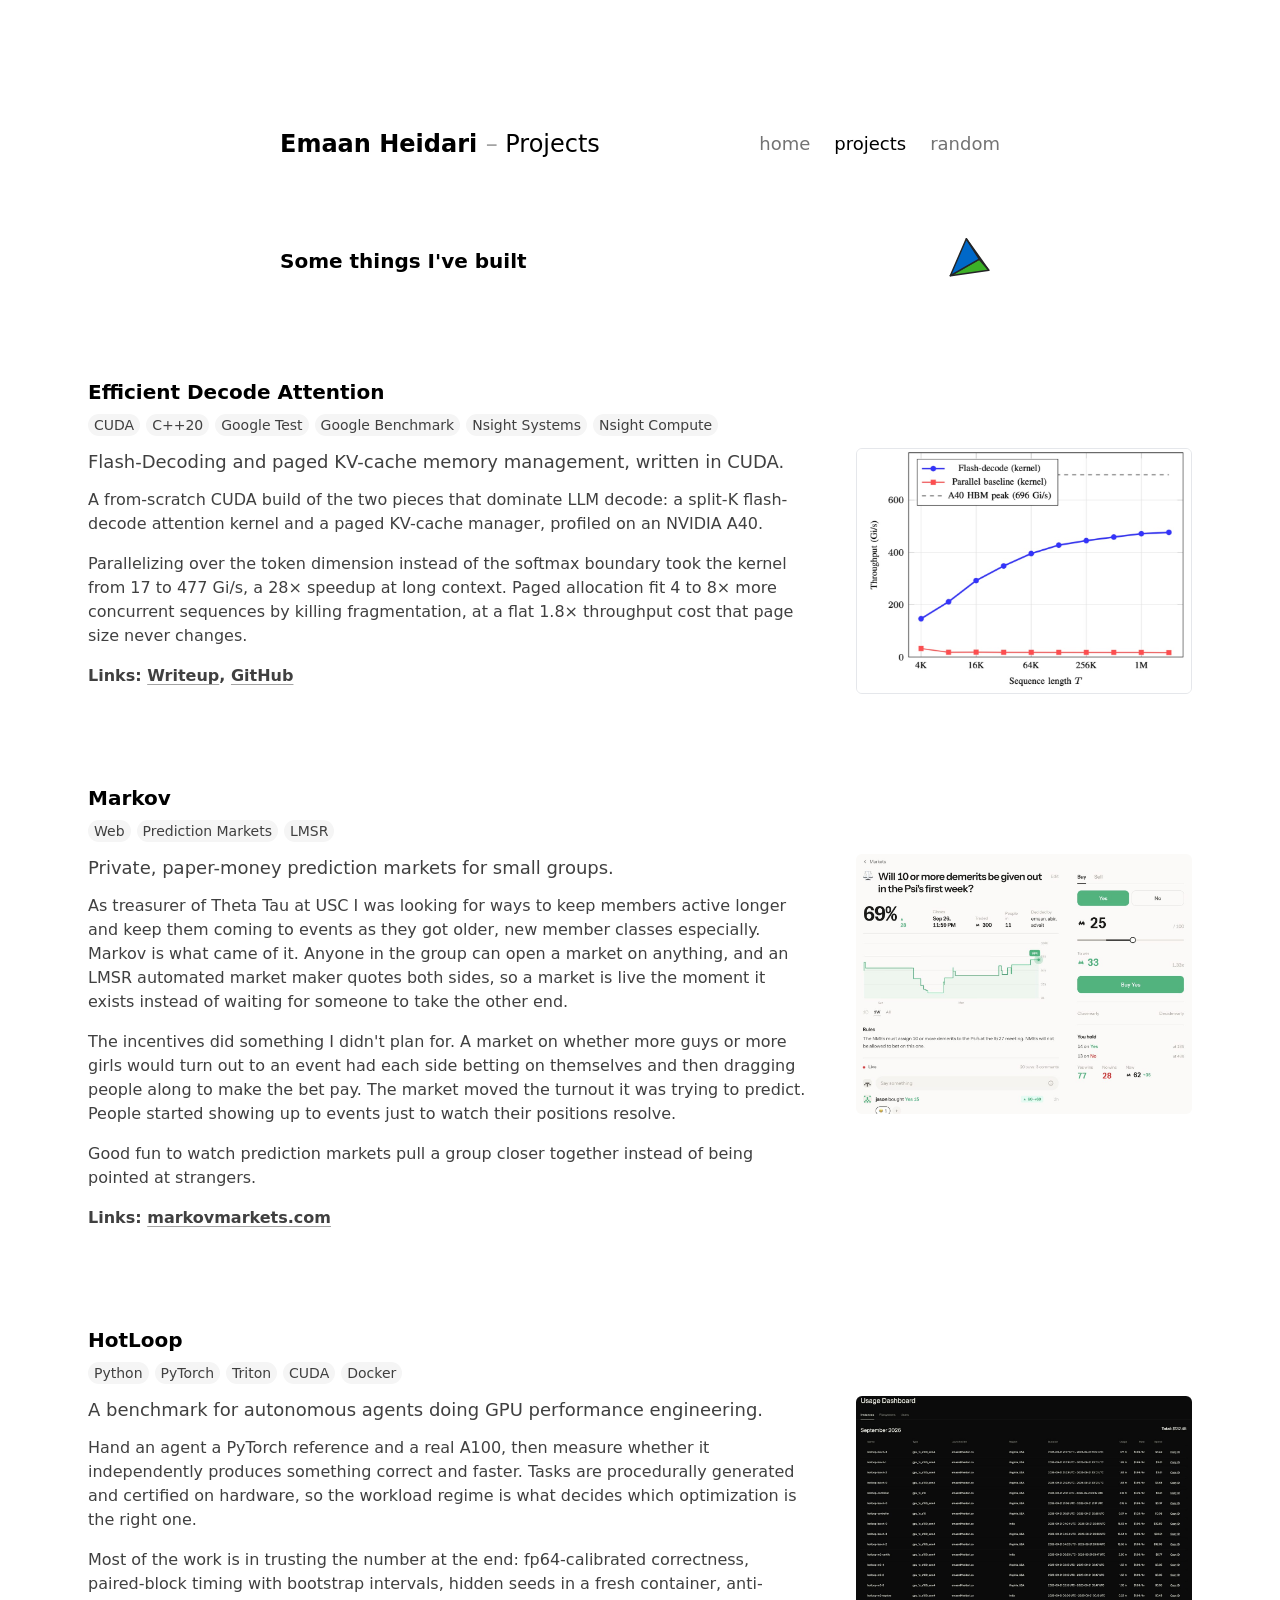
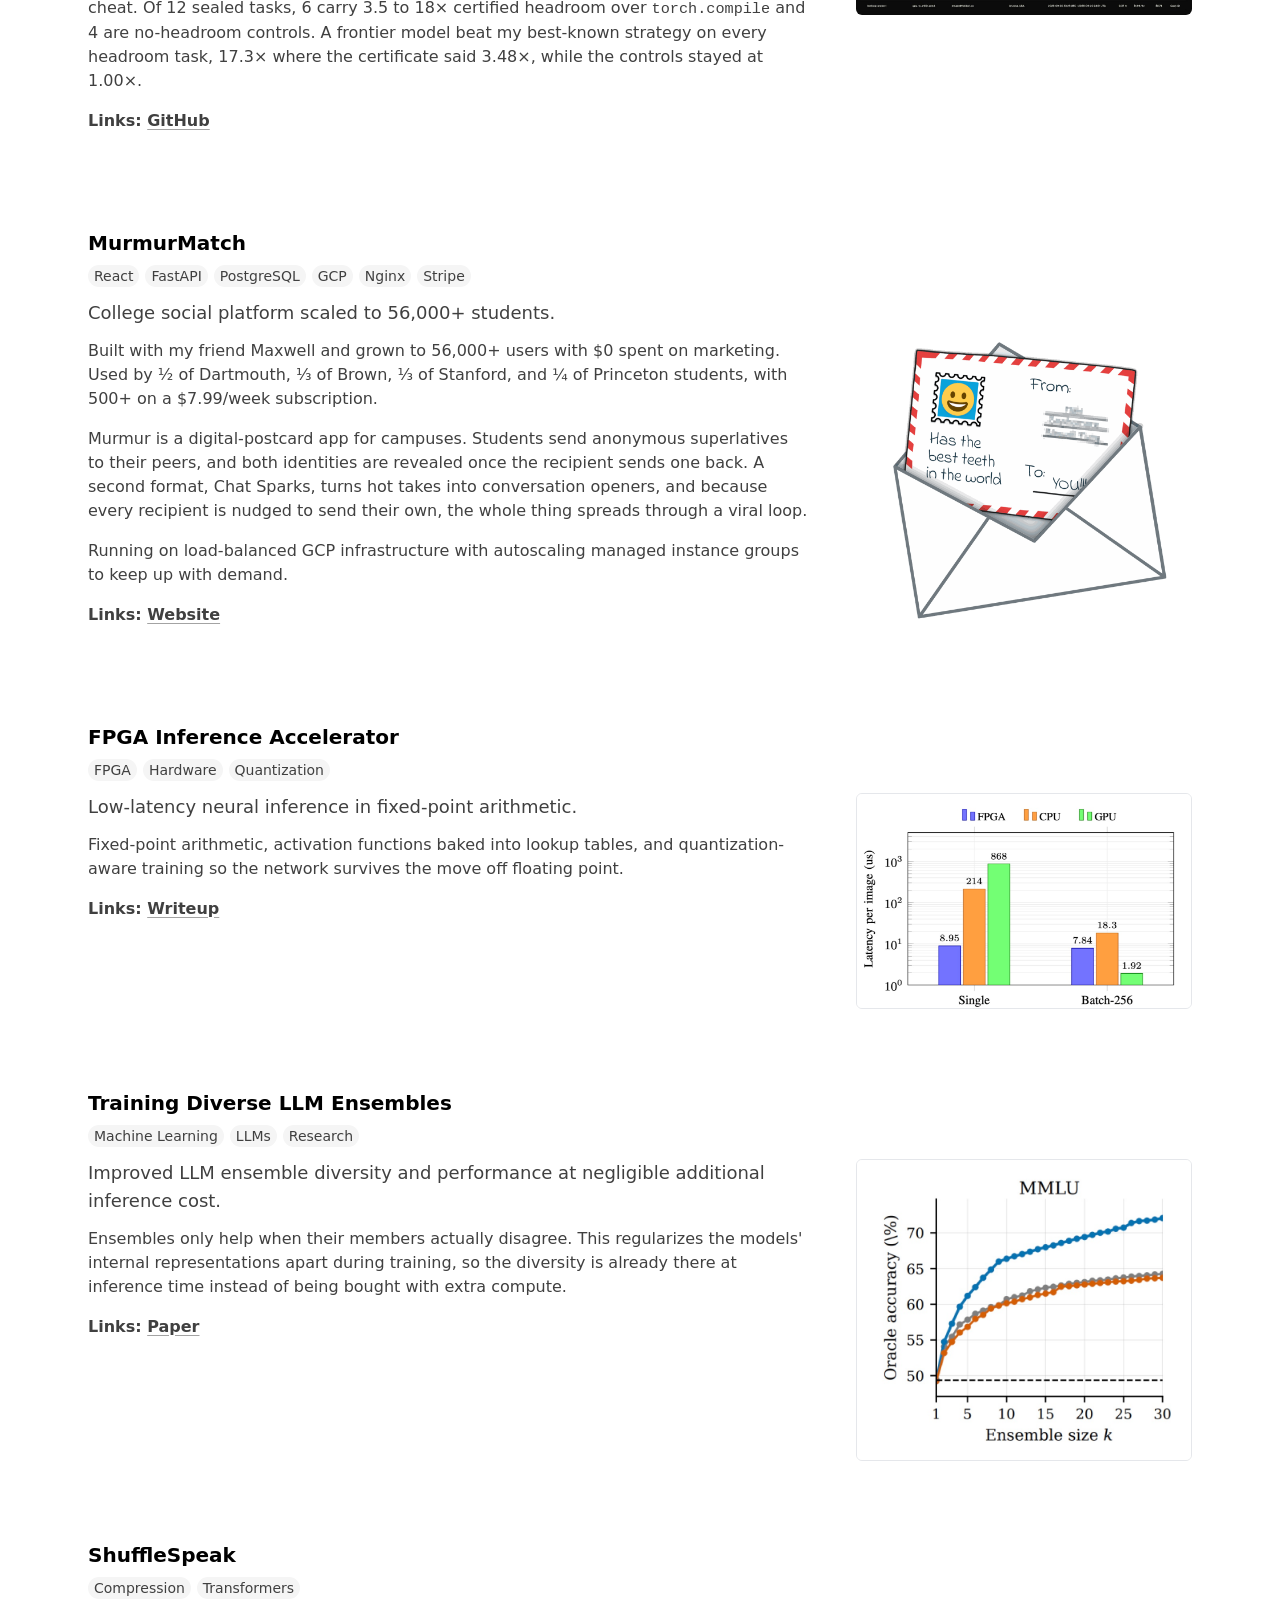
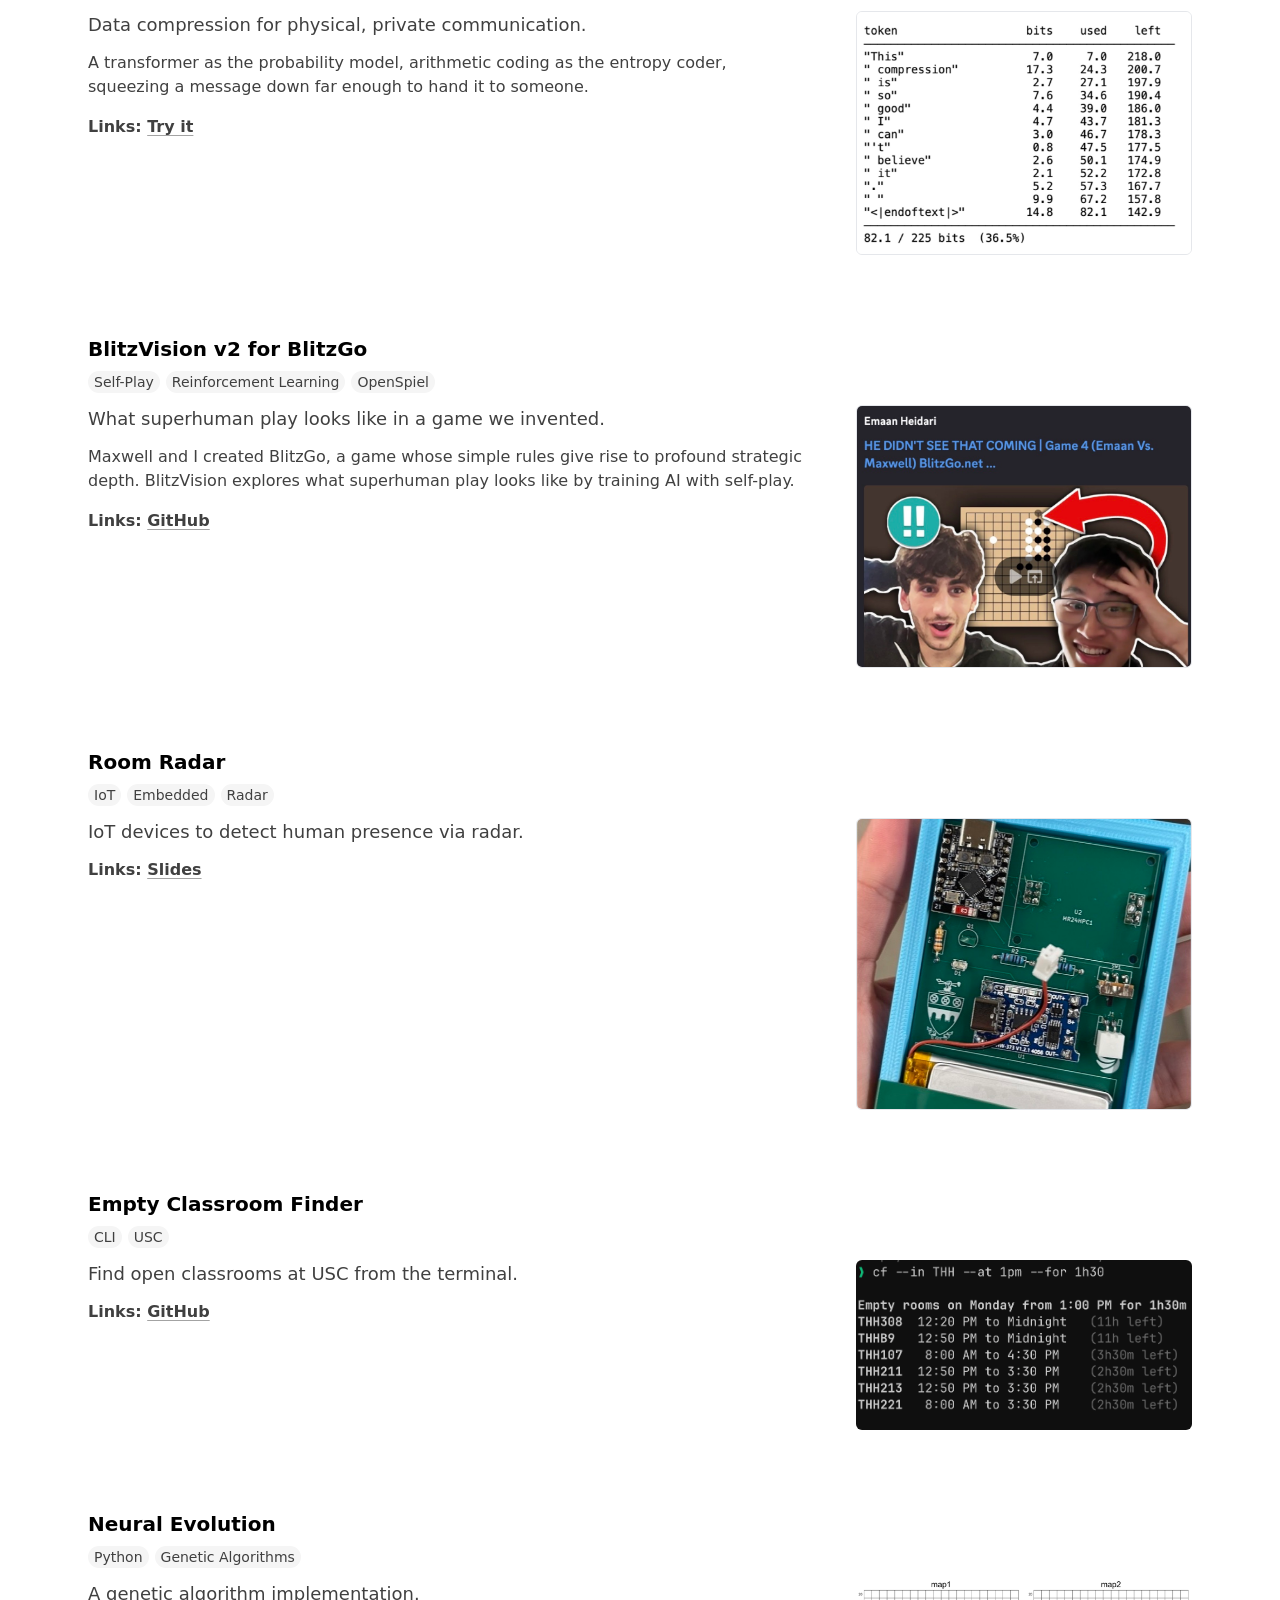
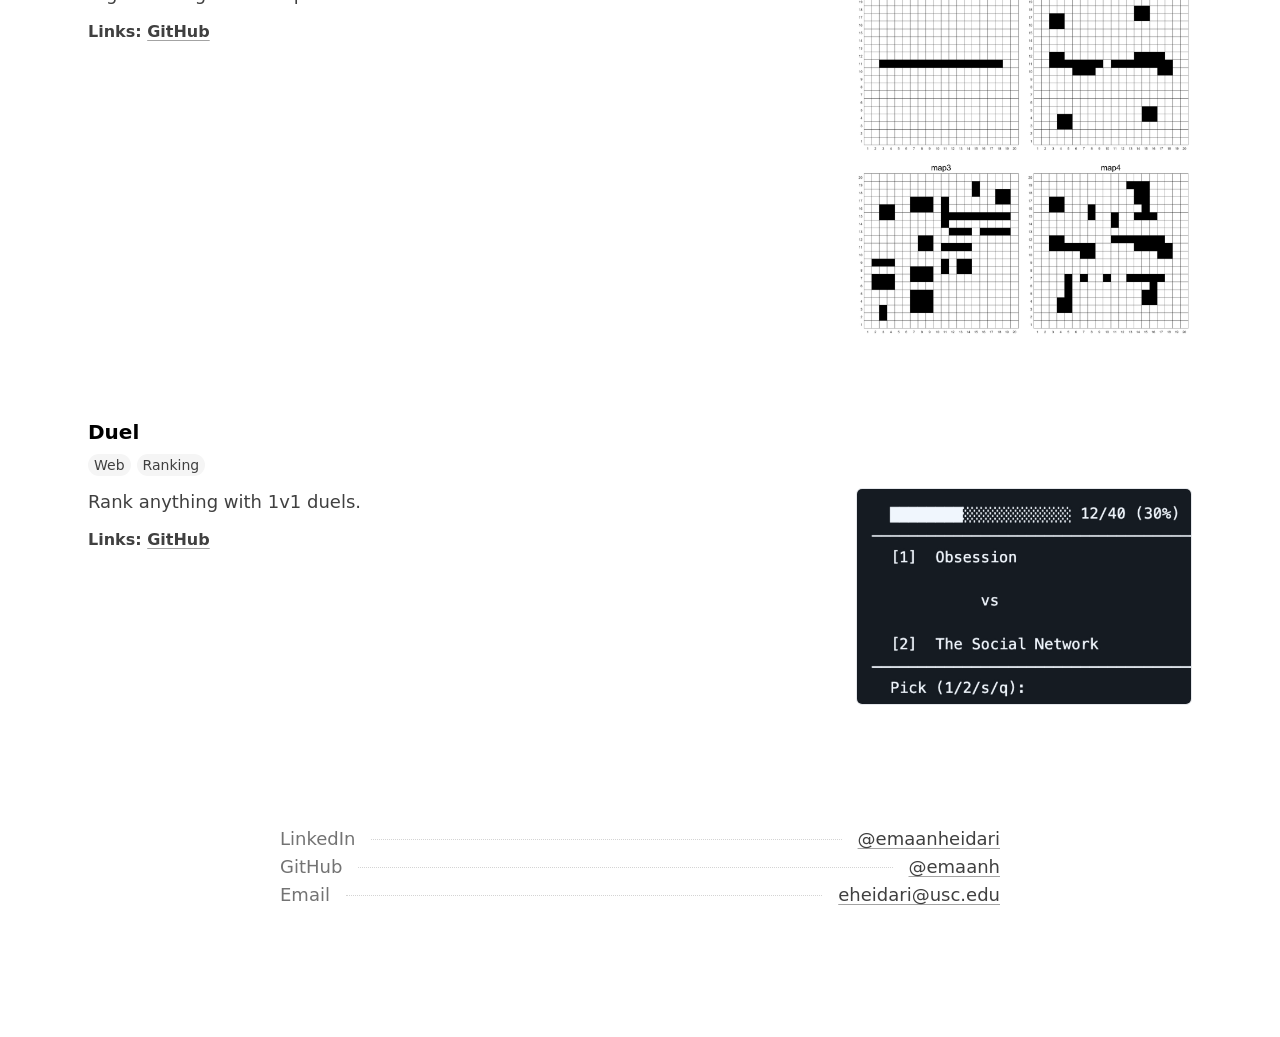
==== commit f4f9c3a9: "Tighten the HotLoop description Cut the body from 212 words to 110. Keeps what it is, why the measur" ====
--- a/projects.html
+++ b/projects.html
@@ -157,26 +157,16 @@
                 Hand an agent a PyTorch reference and a real A100, then measure whether it
                 independently produces something correct and faster. Tasks are procedurally
                 generated and certified on hardware, so the workload regime is what decides
-                which optimization is the right one, rather than the task naming it.
-              </p>
-              <p>
-                Most of the work is in trusting the number at the end. Correctness runs against
-                fp64-calibrated tolerances; speedups come from paired-block timing with bootstrap
-                confidence intervals; submissions are scored in a fresh container on hidden seeds
-                with an anti-cheat regression suite. On locked clocks an A-vs-A comparison returns
-                1.0000, and a planted 1.10&times; is recovered as 1.099 to 1.100 more than 95% of
-                the time. Fresh evaluations of the same solution still differ by about 2%, so a
-                score of record pools at least three.
-              </p>
-              <p>
-                12 sealed tasks: 6 with 3.5 to 18&times; certified headroom over
-                <code>torch.compile</code>, and 4 no-headroom controls to catch a benchmark that
-                flatters everyone. A frontier model beat my own best-known strategy on every
-                headroom task, 17.3&times; where the certificate said 3.48&times;, which makes
-                certified headroom a floor rather than a ceiling. Controls stayed at 1.00&times;,
-                and lazy wrappers like <code>torch.compile</code> modes, CUDA graphs and
-                <code>multi_dot</code> never cleared 1.05&times; on tasks where the agent found
-                7 to 28&times;.
+                which optimization is the right one.
+              </p>
+              <p>
+                Most of the work is in trusting the number at the end: fp64-calibrated
+                correctness, paired-block timing with bootstrap intervals, hidden seeds in a
+                fresh container, anti-cheat. Of 12 sealed tasks, 6 carry 3.5 to 18&times;
+                certified headroom over <code>torch.compile</code> and 4 are no-headroom
+                controls. A frontier model beat my best-known strategy on every headroom task,
+                17.3&times; where the certificate said 3.48&times;, while the controls stayed
+                at 1.00&times;.
               </p>
               <p>
                 <strong
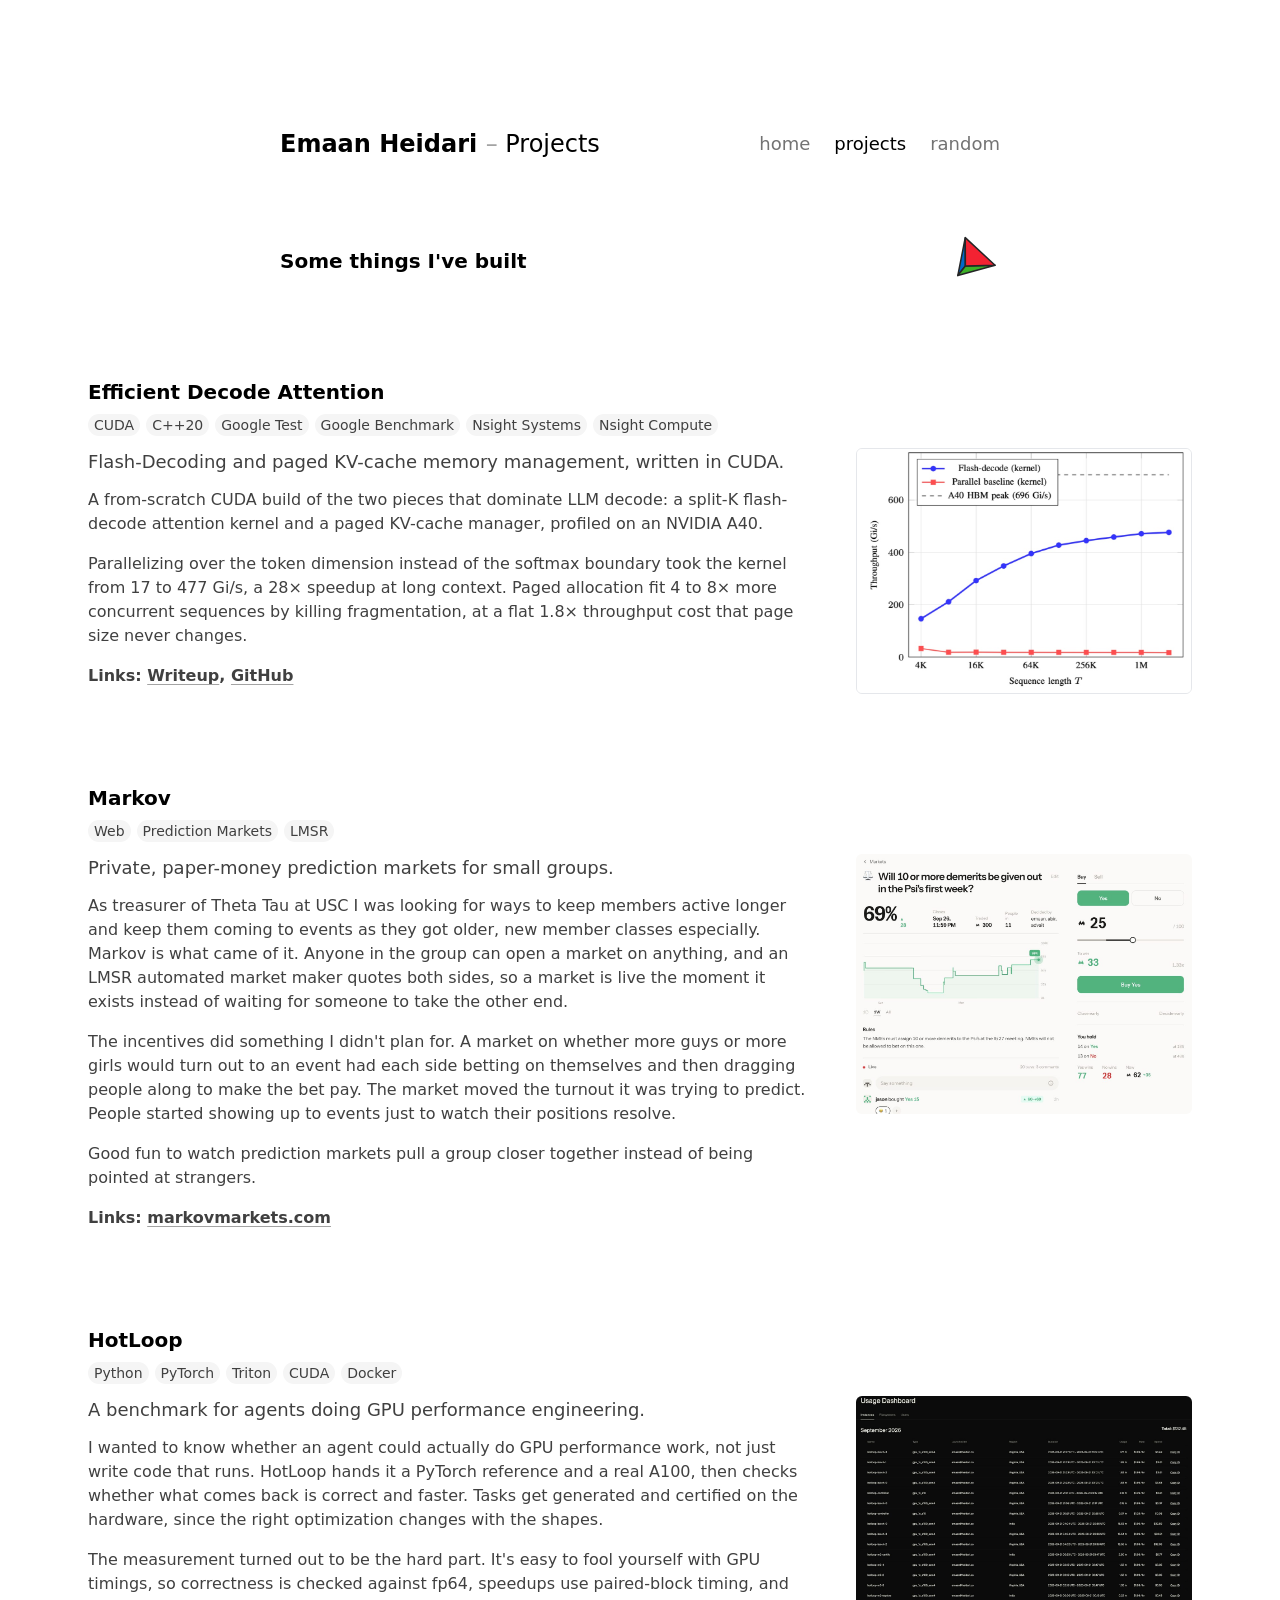
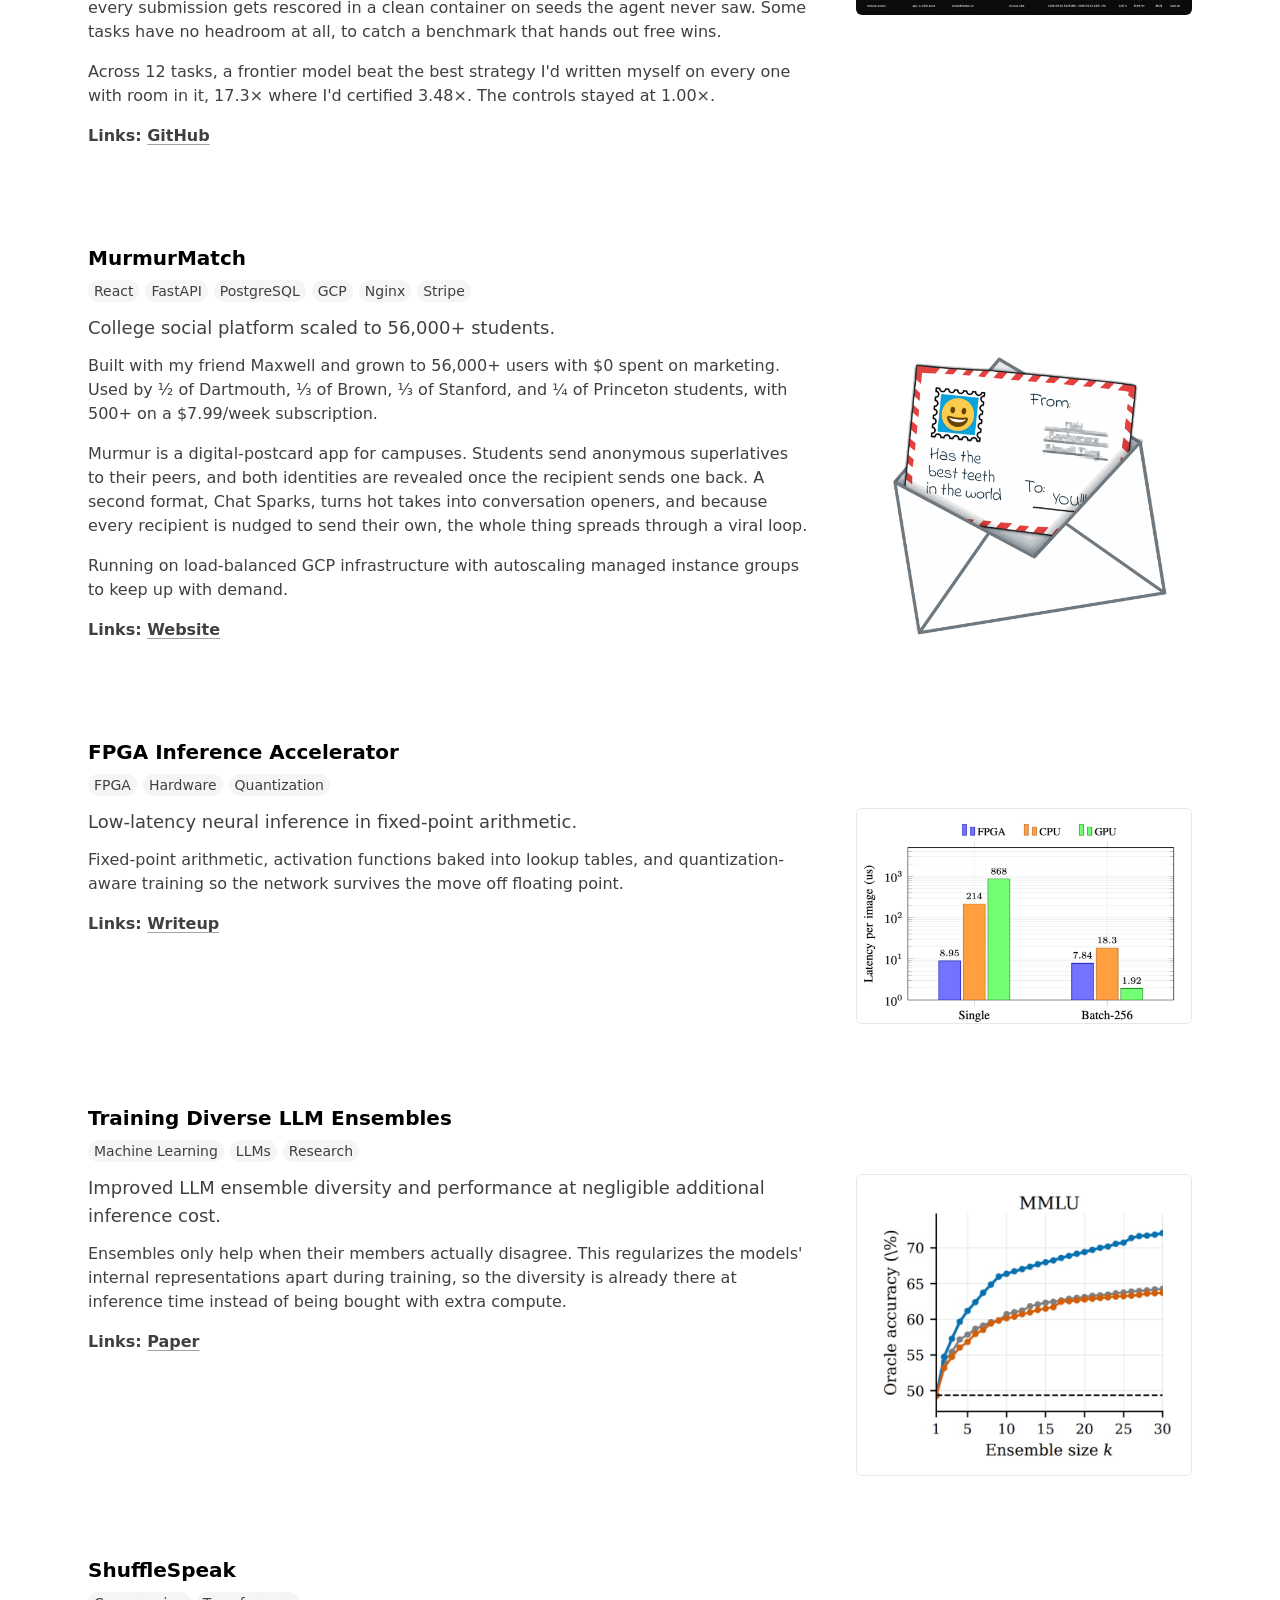
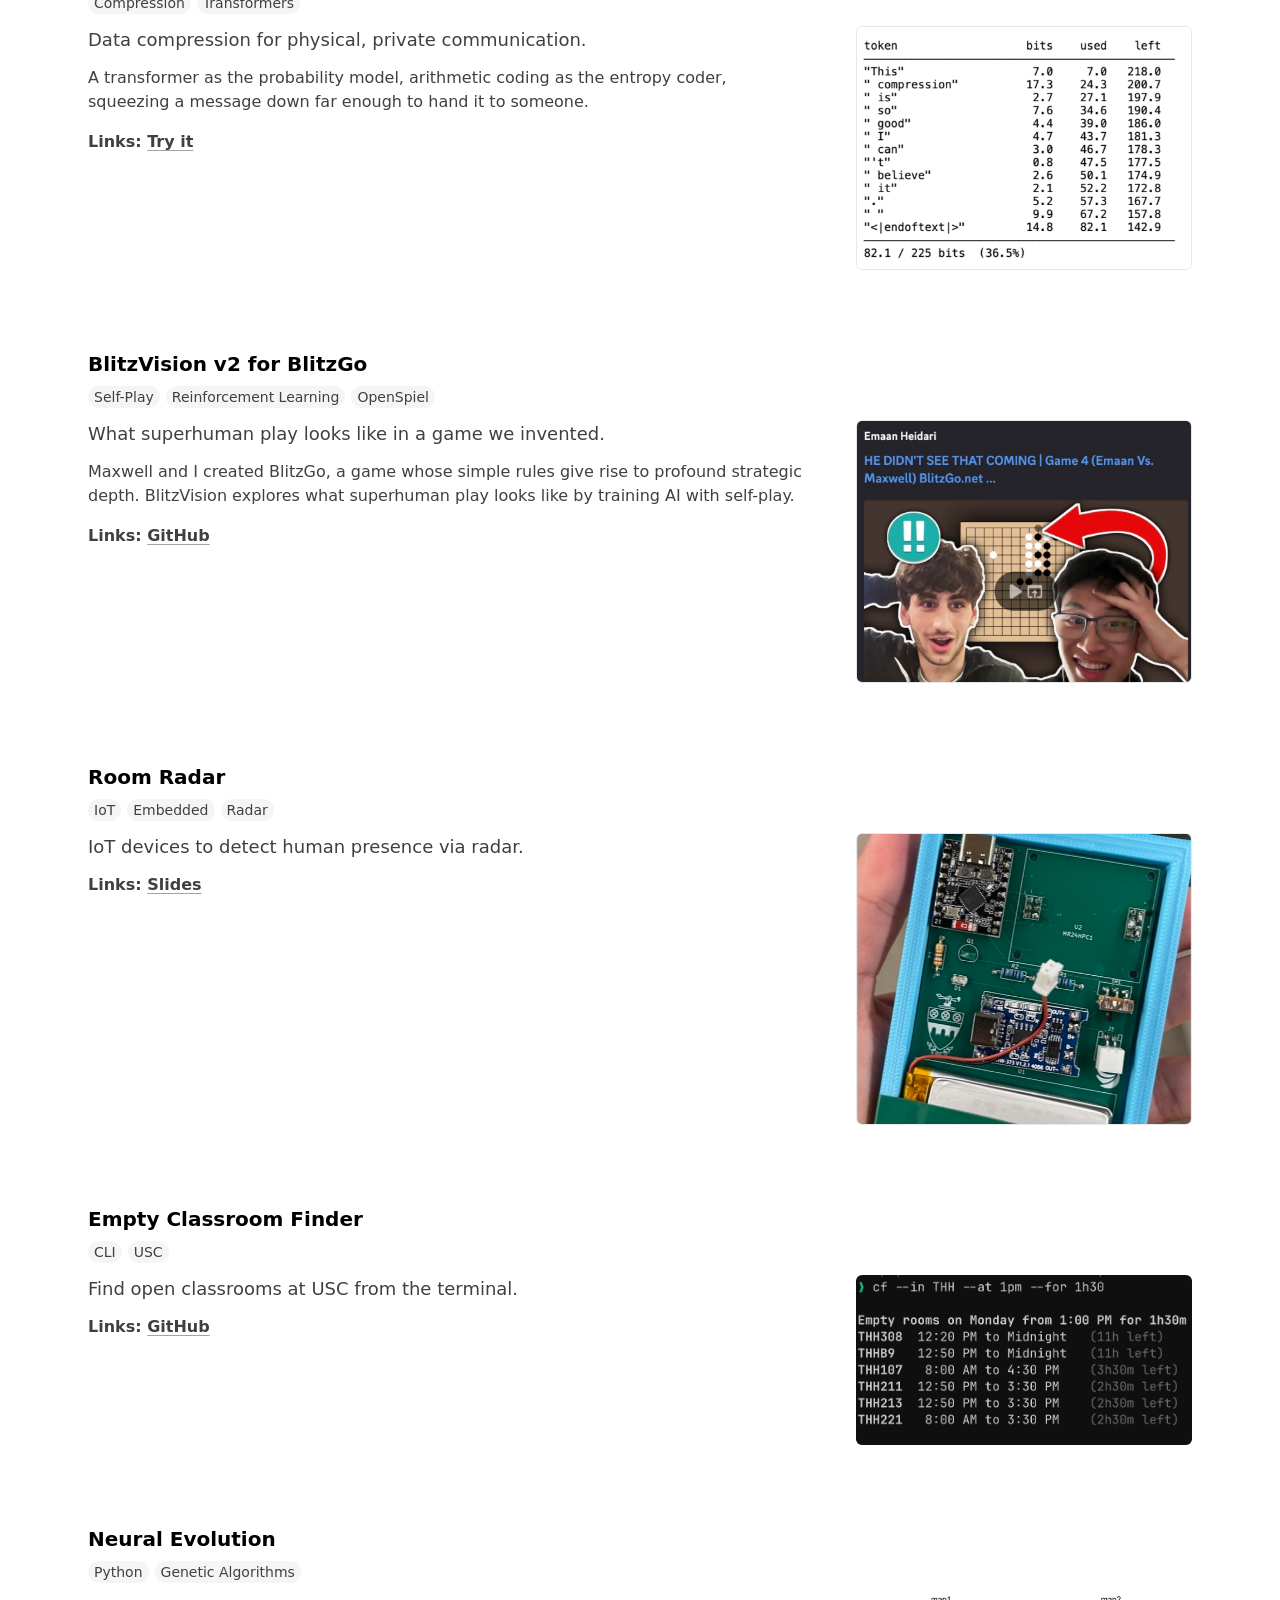
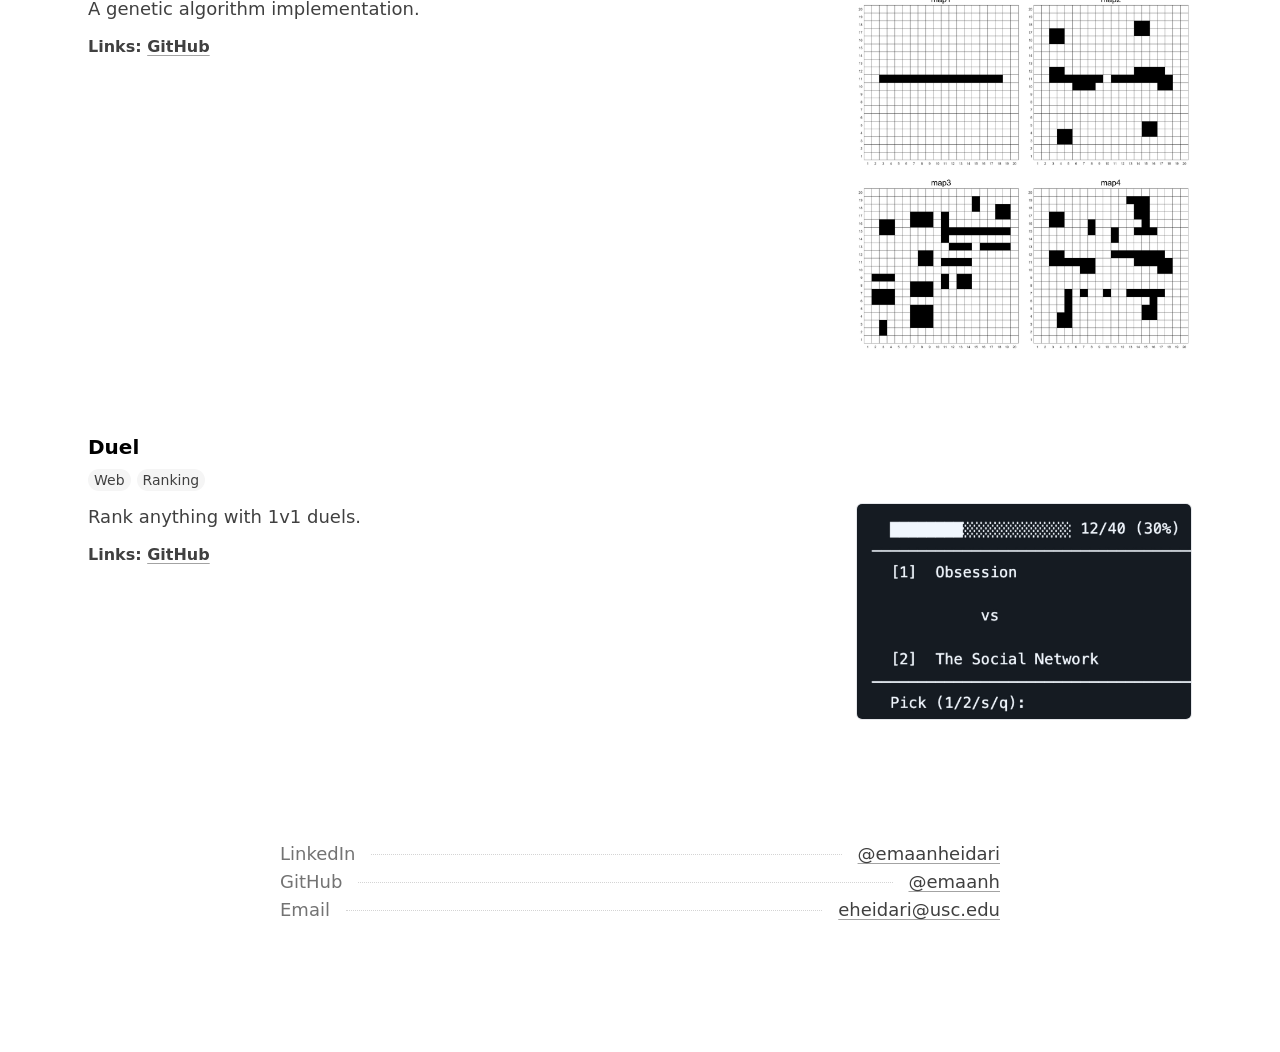
==== commit 78def25f: "Rewrite the HotLoop copy in a plainer voice The previous version read like a spec sheet: colon-led l" ====
--- a/projects.html
+++ b/projects.html
@@ -151,22 +151,26 @@
           </div>
           <div class="project-grid">
             <div class="project-main">
-              <p class="project-tagline">A benchmark for autonomous agents doing GPU performance engineering.</p>
-              <div class="project-body">
-              <p>
-                Hand an agent a PyTorch reference and a real A100, then measure whether it
-                independently produces something correct and faster. Tasks are procedurally
-                generated and certified on hardware, so the workload regime is what decides
-                which optimization is the right one.
-              </p>
-              <p>
-                Most of the work is in trusting the number at the end: fp64-calibrated
-                correctness, paired-block timing with bootstrap intervals, hidden seeds in a
-                fresh container, anti-cheat. Of 12 sealed tasks, 6 carry 3.5 to 18&times;
-                certified headroom over <code>torch.compile</code> and 4 are no-headroom
-                controls. A frontier model beat my best-known strategy on every headroom task,
-                17.3&times; where the certificate said 3.48&times;, while the controls stayed
-                at 1.00&times;.
+              <p class="project-tagline">A benchmark for agents doing GPU performance engineering.</p>
+              <div class="project-body">
+              <p>
+                I wanted to know whether an agent could actually do GPU performance work, not
+                just write code that runs. HotLoop hands it a PyTorch reference and a real
+                A100, then checks whether what comes back is correct and faster. Tasks get
+                generated and certified on the hardware, since the right optimization changes
+                with the shapes.
+              </p>
+              <p>
+                The measurement turned out to be the hard part. It's easy to fool yourself with
+                GPU timings, so correctness is checked against fp64, speedups use paired-block
+                timing, and every submission gets rescored in a clean container on seeds the
+                agent never saw. Some tasks have no headroom at all, to catch a benchmark that
+                hands out free wins.
+              </p>
+              <p>
+                Across 12 tasks, a frontier model beat the best strategy I'd written myself on
+                every one with room in it, 17.3&times; where I'd certified 3.48&times;. The
+                controls stayed at 1.00&times;.
               </p>
               <p>
                 <strong
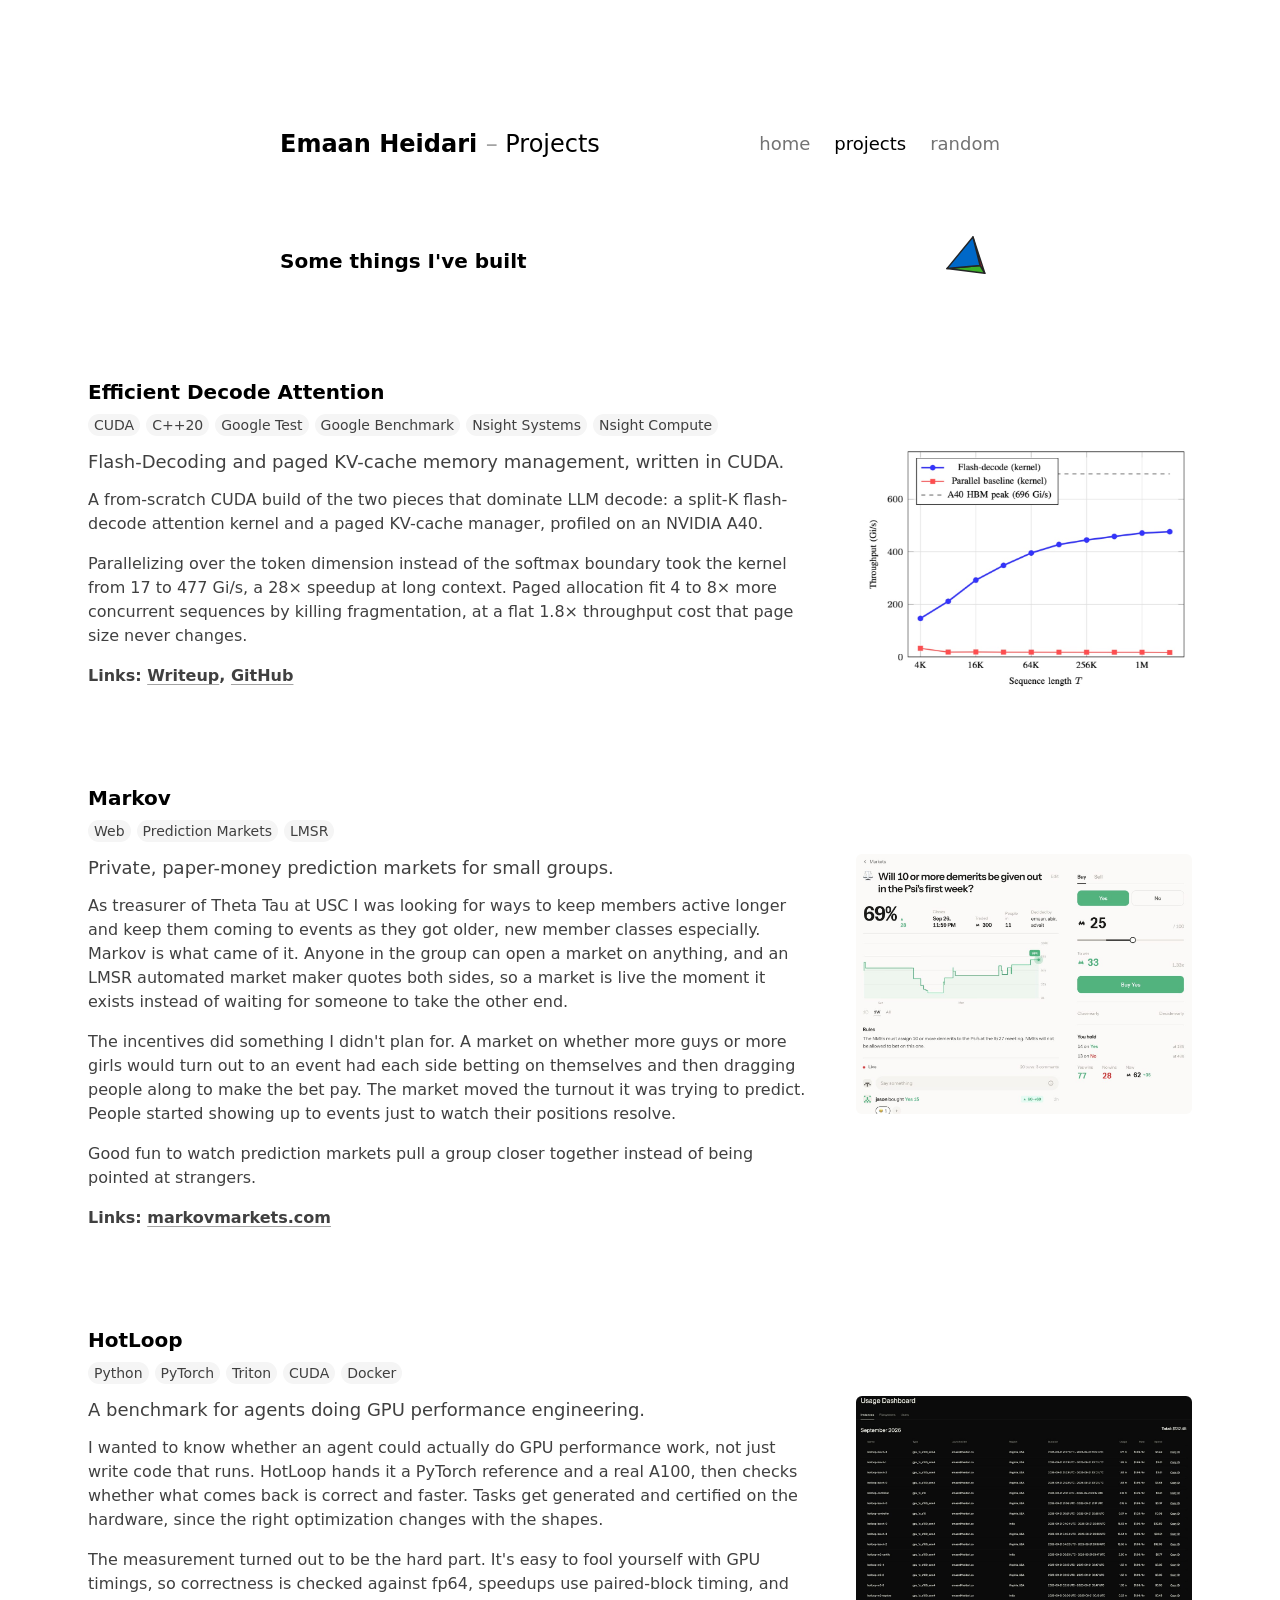
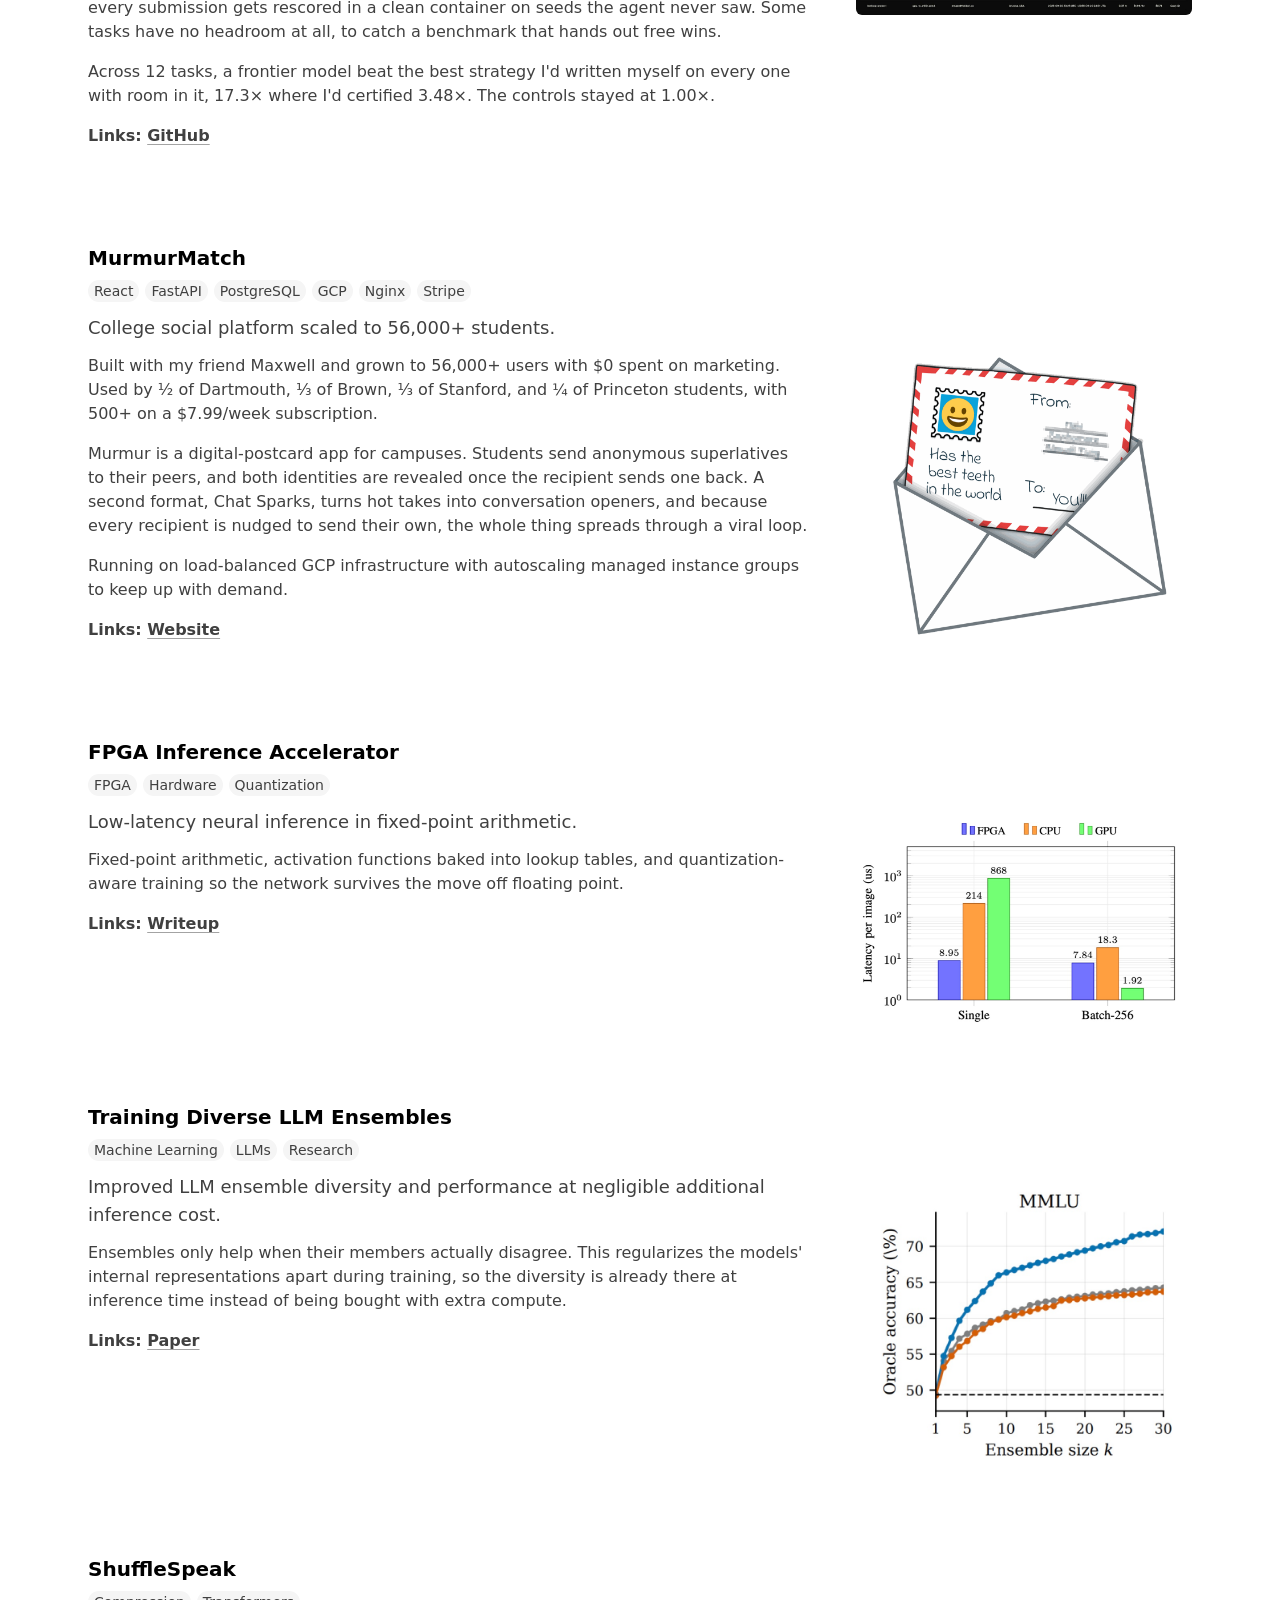
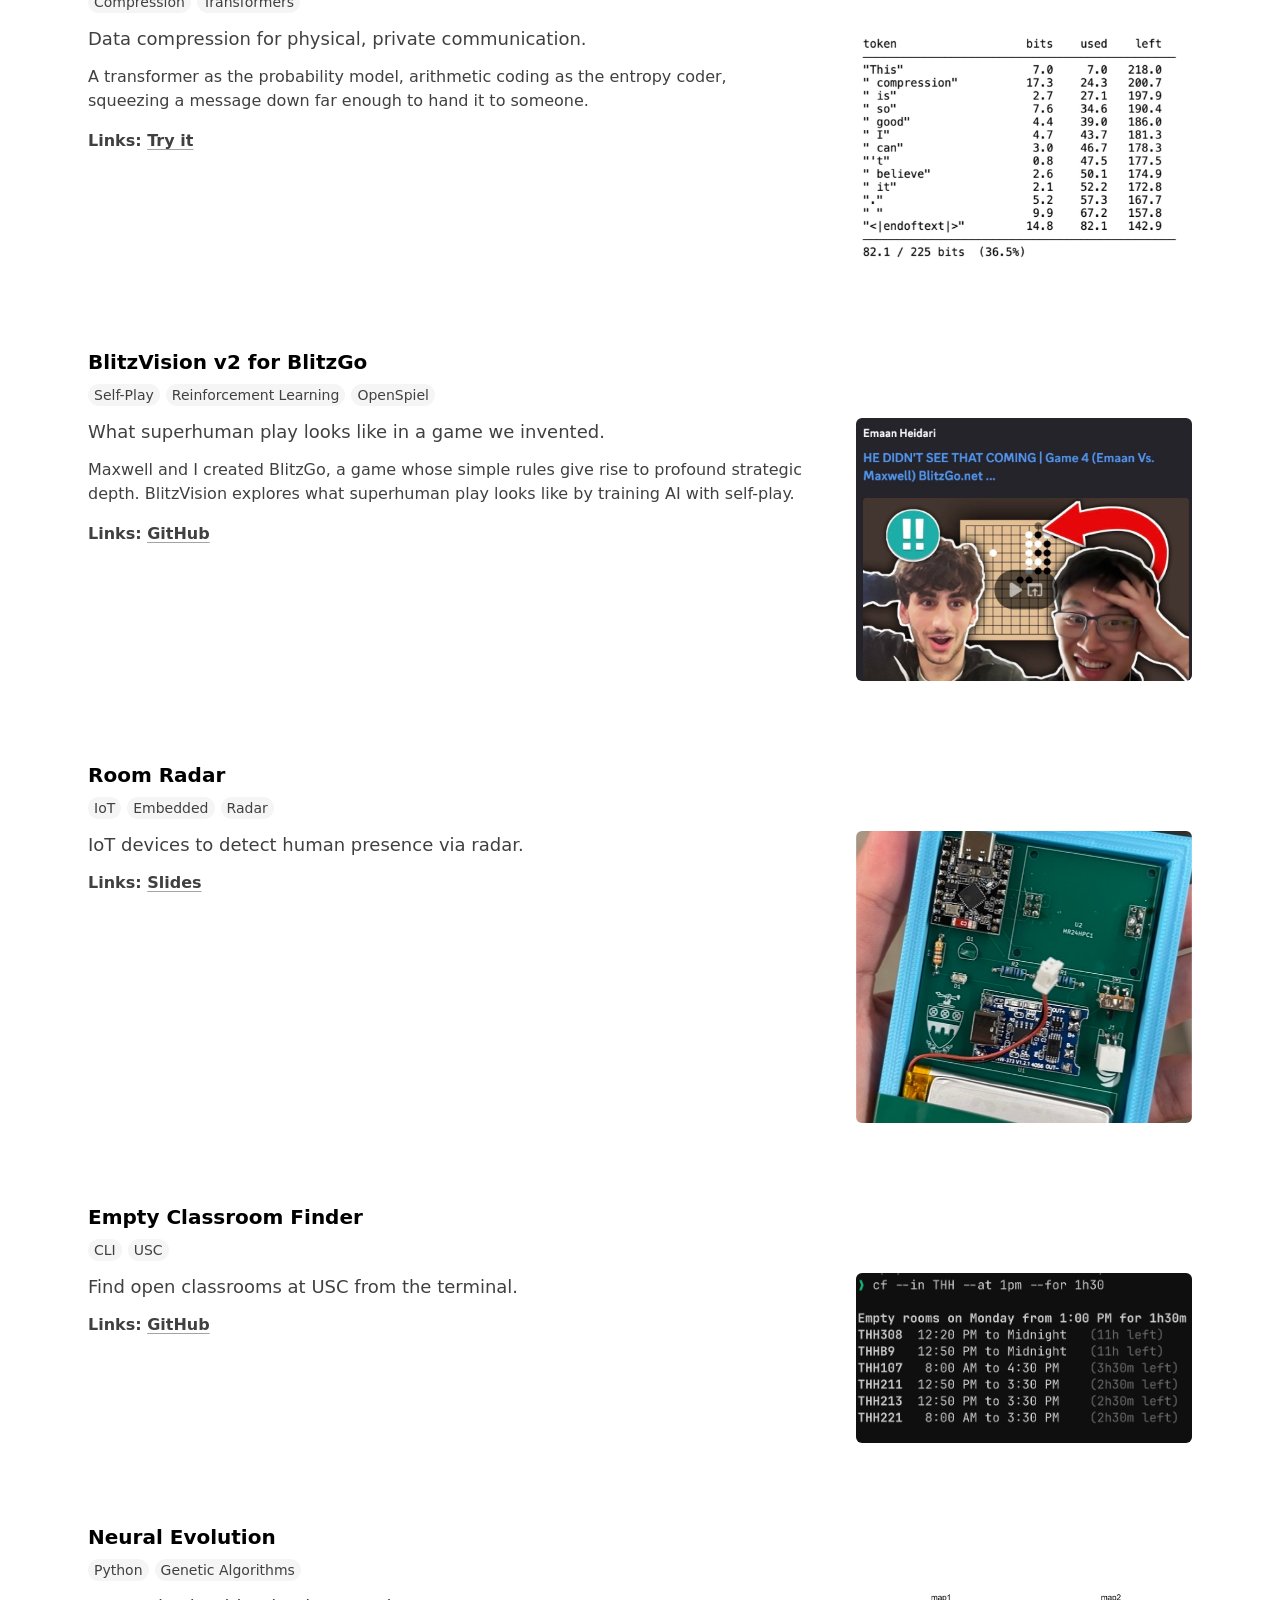
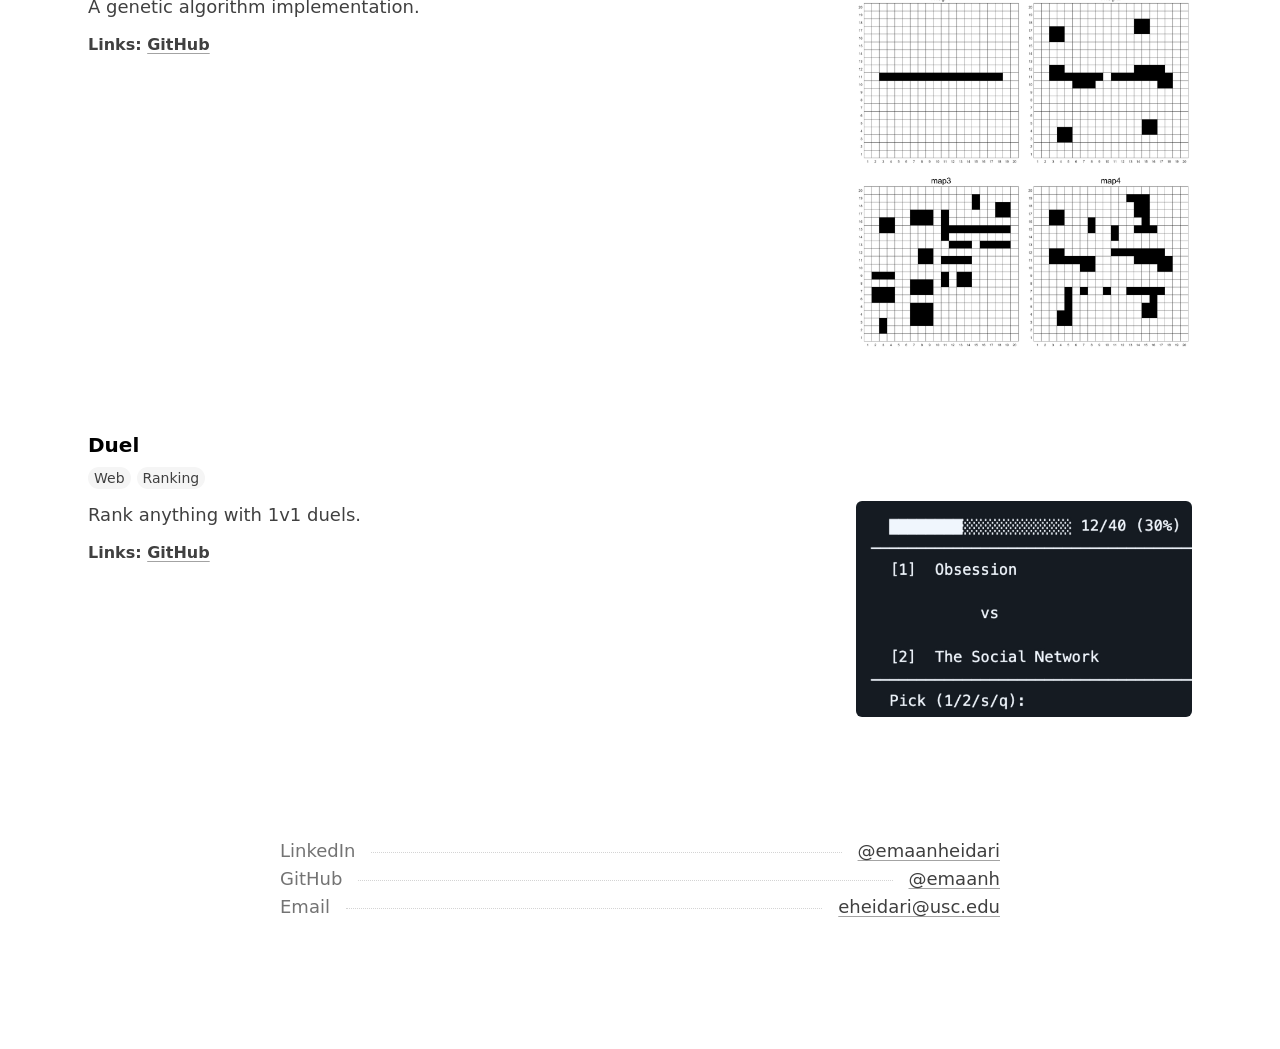
==== commit df5a7de9: "Drop the hairline border from the project screenshots The five newest images had already lost it, so" ====
--- a/projects.html
+++ b/projects.html
@@ -74,7 +74,7 @@
             <div class="project-aside">
               <a href="/assets/img/projects/decode-attention.jpg">
                 <img
-                  class="shot-rounded shot-bordered"
+                  class="shot-rounded"
                   src="/assets/img/projects/decode-attention.jpg"
                   alt="Efficient Decode Attention project screenshot"
                   width="1027"
@@ -278,7 +278,7 @@
             <div class="project-aside">
               <a href="/assets/img/projects/fpga.jpg">
                 <img
-                  class="shot-rounded shot-bordered"
+                  class="shot-rounded"
                   src="/assets/img/projects/fpga.jpg"
                   alt="FPGA Inference Accelerator project screenshot"
                   width="1171"
@@ -318,7 +318,7 @@
             <div class="project-aside">
               <a href="/assets/img/projects/cka.jpg">
                 <img
-                  class="shot-rounded shot-bordered"
+                  class="shot-rounded"
                   src="/assets/img/projects/cka.jpg"
                   alt="Training Diverse LLM Ensembles project screenshot"
                   width="834"
@@ -356,7 +356,7 @@
             <div class="project-aside">
               <a href="/assets/img/projects/shufflespeak.jpg">
                 <img
-                  class="shot-rounded shot-bordered"
+                  class="shot-rounded"
                   src="/assets/img/projects/shufflespeak.jpg"
                   alt="ShuffleSpeak project screenshot"
                   width="1037"
@@ -396,7 +396,7 @@
             <div class="project-aside">
               <a href="/assets/img/projects/blitzvision.jpg">
                 <img
-                  class="shot-rounded shot-bordered"
+                  class="shot-rounded"
                   src="/assets/img/projects/blitzvision.jpg"
                   alt="BlitzVision v2 for BlitzGo project screenshot"
                   width="960"
@@ -431,7 +431,7 @@
             <div class="project-aside">
               <a href="/assets/img/projects/room-radar.jpg">
                 <img
-                  class="shot-rounded shot-bordered"
+                  class="shot-rounded"
                   src="/assets/img/projects/room-radar.jpg"
                   alt="Room Radar project screenshot"
                   width="619"
@@ -533,7 +533,7 @@
             <div class="project-aside">
               <a href="/assets/img/projects/duel.jpg">
                 <img
-                  class="shot-rounded shot-bordered"
+                  class="shot-rounded"
                   src="/assets/img/projects/duel.jpg"
                   alt="Duel project screenshot"
                   width="1164"
--- a/style.css
+++ b/style.css
@@ -623,10 +623,6 @@
   border-radius: 0.375rem;
 }
 
-.shot-bordered {
-  border-width: 1px;
-}
-
 /* Section heading with the tetrahedron easter egg pinned to its right. */
 .builds-head {
   display: flex;
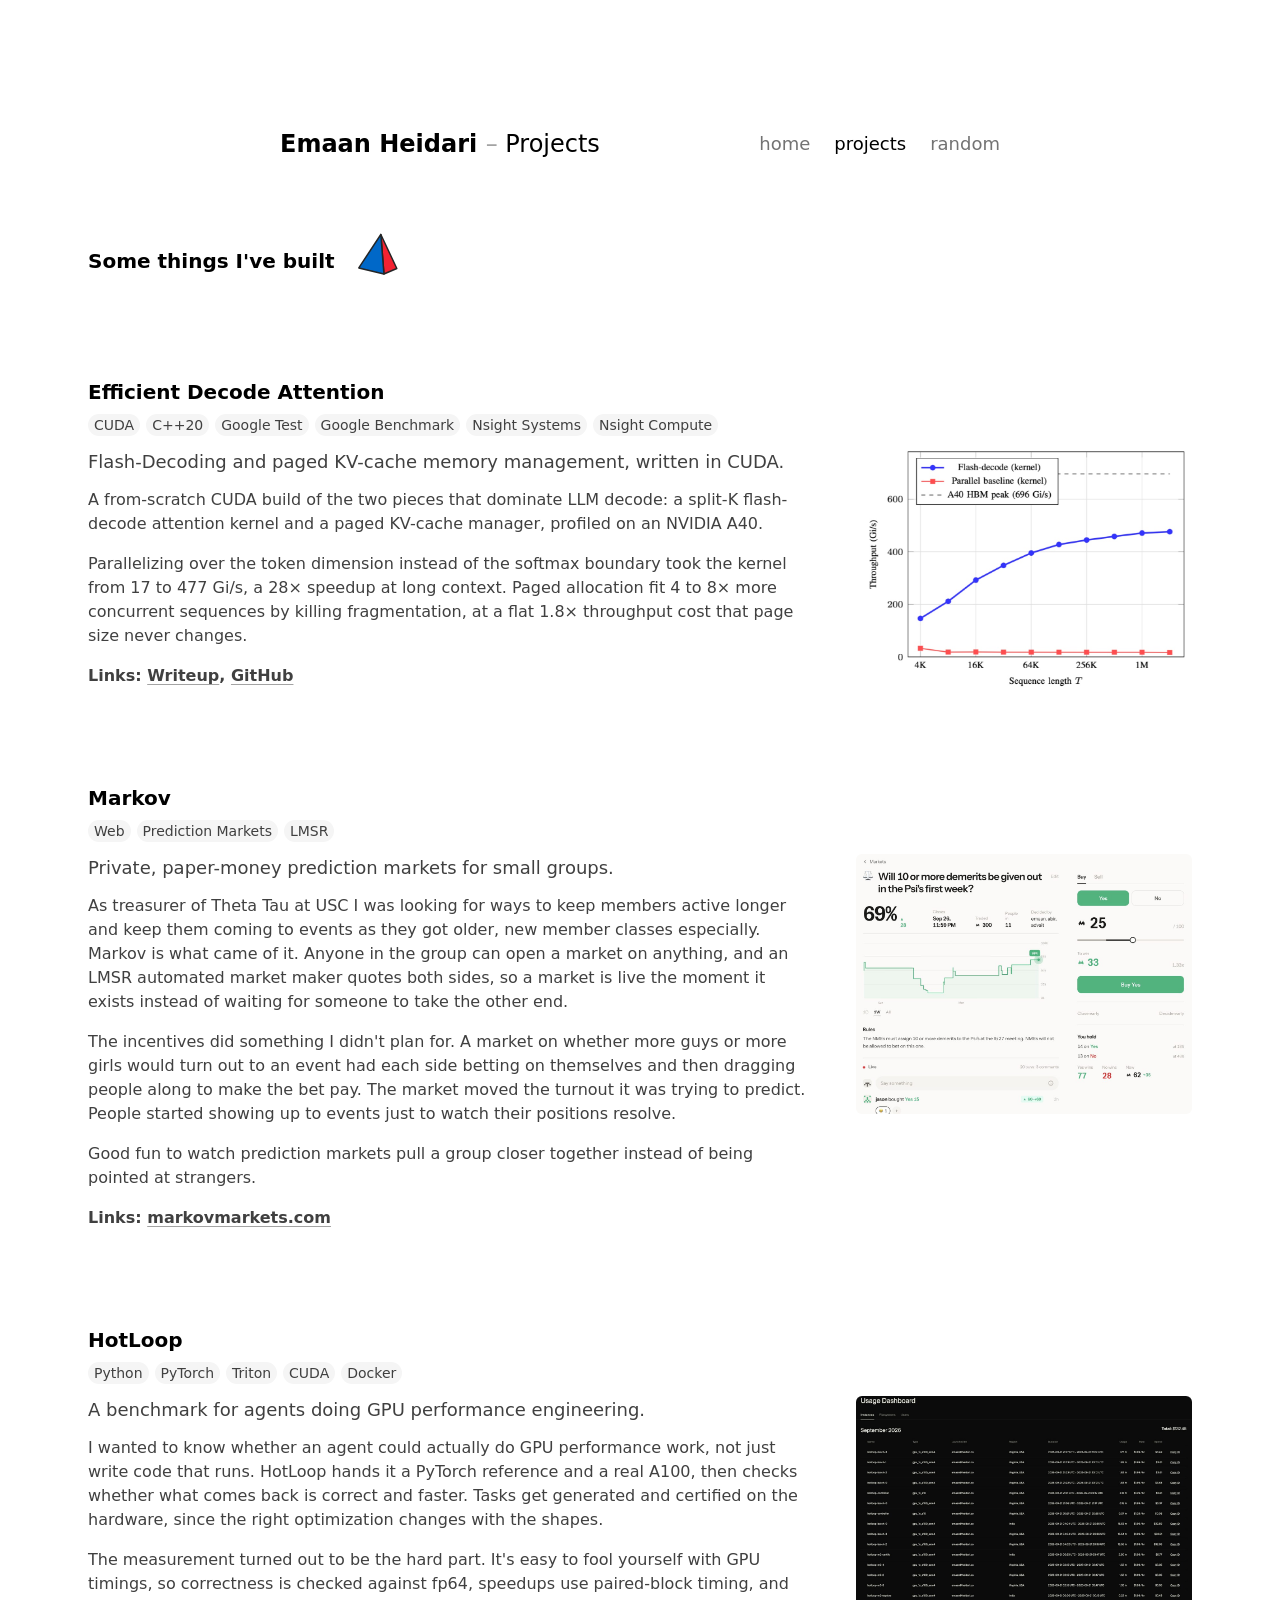
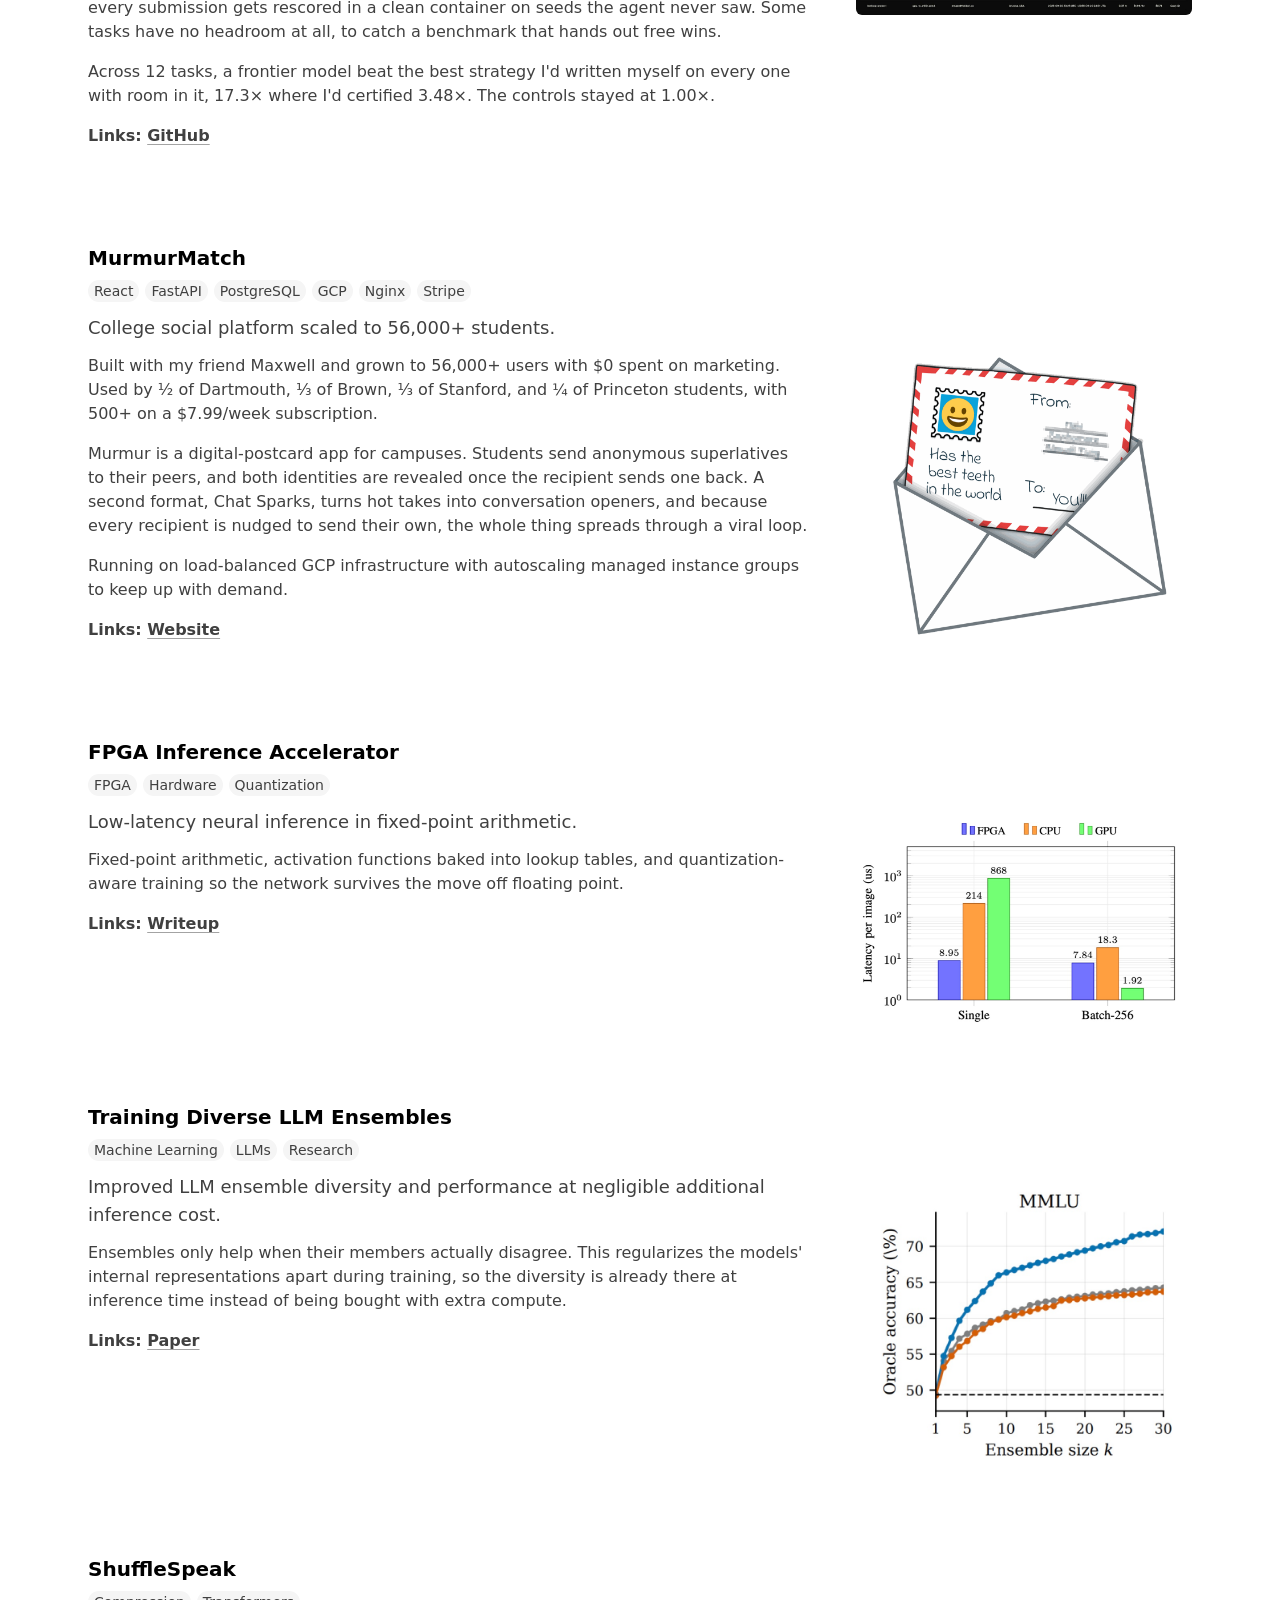
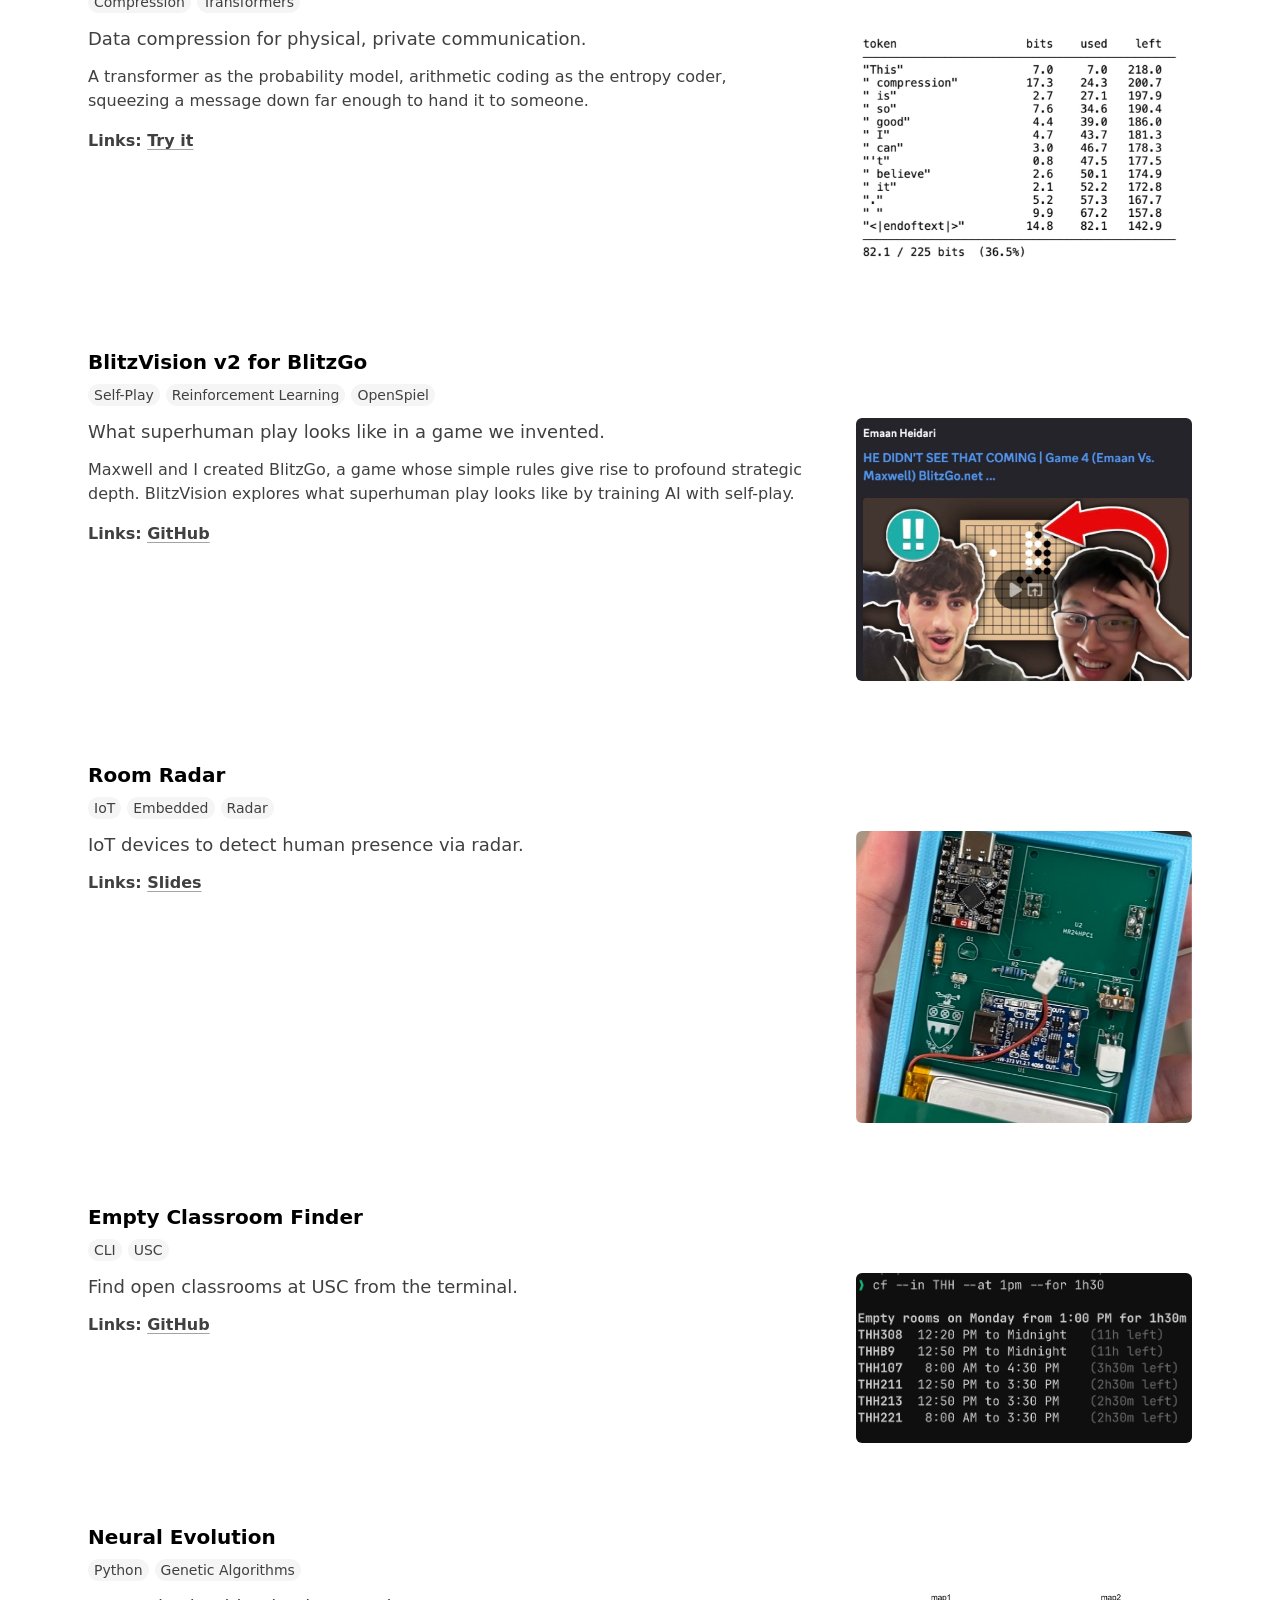
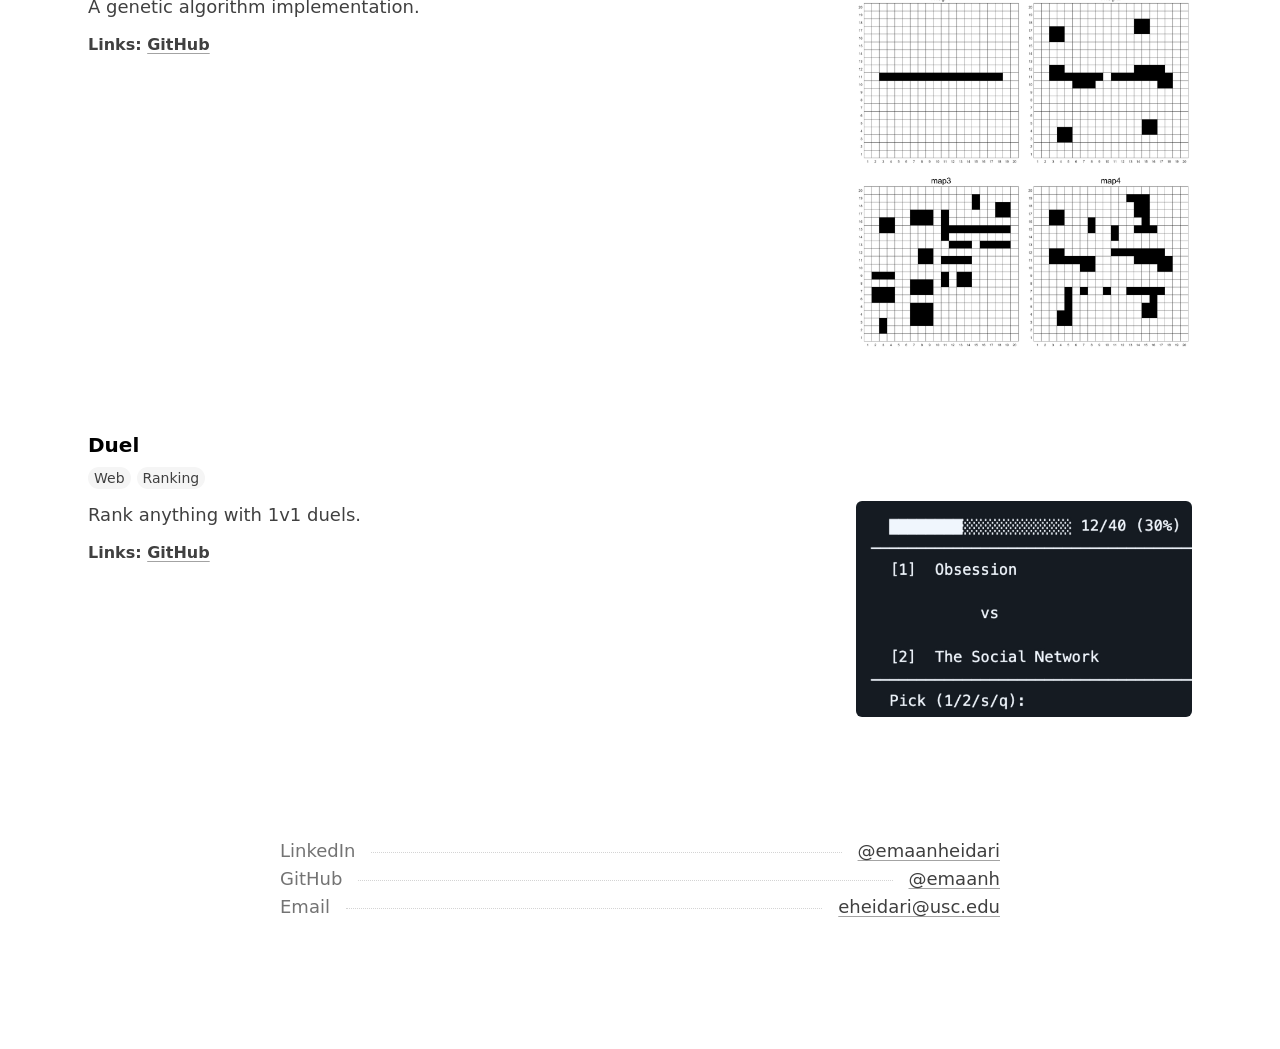
==== commit 81b8f23a: "Align the builds heading with the project list, unlink the screenshots The heading sat in layout-md " ====
--- a/projects.html
+++ b/projects.html
@@ -24,7 +24,7 @@
     </header>
 
     <main>
-      <section class="layout-md section">
+      <section class="layout-lg section">
         <div class="builds-head">
           <h2 class="heading2">Some things I've built</h2>
           <iframe
@@ -72,15 +72,13 @@
               </div>
             </div>
             <div class="project-aside">
-              <a href="/assets/img/projects/decode-attention.jpg">
-                <img
-                  class="shot-rounded"
-                  src="/assets/img/projects/decode-attention.jpg"
-                  alt="Efficient Decode Attention project screenshot"
-                  width="1027"
-                  height="750"
-                />
-              </a>
+              <img
+                class="shot-rounded"
+                src="/assets/img/projects/decode-attention.jpg"
+                alt="Efficient Decode Attention project screenshot"
+                width="1027"
+                height="750"
+              />
             </div>
           </div>
         </div>
@@ -125,15 +123,13 @@
               </div>
             </div>
             <div class="project-aside">
-              <a href="/assets/img/projects/markov.jpg">
-                <img
-                  class="shot-rounded"
-                  src="/assets/img/projects/markov.jpg"
-                  alt="Markov project screenshot"
-                  width="1200"
-                  height="929"
-                />
-              </a>
+              <img
+                class="shot-rounded"
+                src="/assets/img/projects/markov.jpg"
+                alt="Markov project screenshot"
+                width="1200"
+                height="929"
+              />
             </div>
           </div>
         </div>
@@ -181,15 +177,13 @@
               </div>
             </div>
             <div class="project-aside">
-              <a href="/assets/img/projects/HotLoop.jpg">
-                <img
-                  class="shot-rounded"
-                  src="/assets/img/projects/HotLoop.jpg"
-                  alt="HotLoop project screenshot"
-                  width="1200"
-                  height="782"
-                />
-              </a>
+              <img
+                class="shot-rounded"
+                src="/assets/img/projects/HotLoop.jpg"
+                alt="HotLoop project screenshot"
+                width="1200"
+                height="782"
+              />
             </div>
           </div>
         </div>
@@ -236,15 +230,13 @@
               </div>
             </div>
             <div class="project-aside">
-              <a href="/assets/img/projects/murmurmatch.png">
-                <img
-                  class="shot-rounded"
-                  src="/assets/img/projects/murmurmatch.png"
-                  alt="MurmurMatch project screenshot"
-                  width="1177"
-                  height="1200"
-                />
-              </a>
+              <img
+                class="shot-rounded"
+                src="/assets/img/projects/murmurmatch.png"
+                alt="MurmurMatch project screenshot"
+                width="1177"
+                height="1200"
+              />
             </div>
           </div>
         </div>
@@ -276,15 +268,13 @@
               </div>
             </div>
             <div class="project-aside">
-              <a href="/assets/img/projects/fpga.jpg">
-                <img
-                  class="shot-rounded"
-                  src="/assets/img/projects/fpga.jpg"
-                  alt="FPGA Inference Accelerator project screenshot"
-                  width="1171"
-                  height="750"
-                />
-              </a>
+              <img
+                class="shot-rounded"
+                src="/assets/img/projects/fpga.jpg"
+                alt="FPGA Inference Accelerator project screenshot"
+                width="1171"
+                height="750"
+              />
             </div>
           </div>
         </div>
@@ -316,15 +306,13 @@
               </div>
             </div>
             <div class="project-aside">
-              <a href="/assets/img/projects/cka.jpg">
-                <img
-                  class="shot-rounded"
-                  src="/assets/img/projects/cka.jpg"
-                  alt="Training Diverse LLM Ensembles project screenshot"
-                  width="834"
-                  height="750"
-                />
-              </a>
+              <img
+                class="shot-rounded"
+                src="/assets/img/projects/cka.jpg"
+                alt="Training Diverse LLM Ensembles project screenshot"
+                width="834"
+                height="750"
+              />
             </div>
           </div>
         </div>
@@ -354,15 +342,13 @@
               </div>
             </div>
             <div class="project-aside">
-              <a href="/assets/img/projects/shufflespeak.jpg">
-                <img
-                  class="shot-rounded"
-                  src="/assets/img/projects/shufflespeak.jpg"
-                  alt="ShuffleSpeak project screenshot"
-                  width="1037"
-                  height="750"
-                />
-              </a>
+              <img
+                class="shot-rounded"
+                src="/assets/img/projects/shufflespeak.jpg"
+                alt="ShuffleSpeak project screenshot"
+                width="1037"
+                height="750"
+              />
             </div>
           </div>
         </div>
@@ -394,15 +380,13 @@
               </div>
             </div>
             <div class="project-aside">
-              <a href="/assets/img/projects/blitzvision.jpg">
-                <img
-                  class="shot-rounded"
-                  src="/assets/img/projects/blitzvision.jpg"
-                  alt="BlitzVision v2 for BlitzGo project screenshot"
-                  width="960"
-                  height="750"
-                />
-              </a>
+              <img
+                class="shot-rounded"
+                src="/assets/img/projects/blitzvision.jpg"
+                alt="BlitzVision v2 for BlitzGo project screenshot"
+                width="960"
+                height="750"
+              />
             </div>
           </div>
         </div>
@@ -429,15 +413,13 @@
               </div>
             </div>
             <div class="project-aside">
-              <a href="/assets/img/projects/room-radar.jpg">
-                <img
-                  class="shot-rounded"
-                  src="/assets/img/projects/room-radar.jpg"
-                  alt="Room Radar project screenshot"
-                  width="619"
-                  height="750"
-                />
-              </a>
+              <img
+                class="shot-rounded"
+                src="/assets/img/projects/room-radar.jpg"
+                alt="Room Radar project screenshot"
+                width="619"
+                height="750"
+              />
             </div>
           </div>
         </div>
@@ -463,15 +445,13 @@
               </div>
             </div>
             <div class="project-aside">
-              <a href="/assets/img/projects/classfinder.png">
-                <img
-                  class="shot-rounded"
-                  src="/assets/img/projects/classfinder.png"
-                  alt="Empty Classroom Finder project screenshot"
-                  width="809"
-                  height="410"
-                />
-              </a>
+              <img
+                class="shot-rounded"
+                src="/assets/img/projects/classfinder.png"
+                alt="Empty Classroom Finder project screenshot"
+                width="809"
+                height="410"
+              />
             </div>
           </div>
         </div>
@@ -497,15 +477,13 @@
               </div>
             </div>
             <div class="project-aside">
-              <a href="/assets/img/projects/neural-evolution.png">
-                <img
-                  class="shot-rounded"
-                  src="/assets/img/projects/neural-evolution.png"
-                  alt="Neural Evolution project screenshot"
-                  width="1128"
-                  height="1200"
-                />
-              </a>
+              <img
+                class="shot-rounded"
+                src="/assets/img/projects/neural-evolution.png"
+                alt="Neural Evolution project screenshot"
+                width="1128"
+                height="1200"
+              />
             </div>
           </div>
         </div>
@@ -531,15 +509,13 @@
               </div>
             </div>
             <div class="project-aside">
-              <a href="/assets/img/projects/duel.jpg">
-                <img
-                  class="shot-rounded"
-                  src="/assets/img/projects/duel.jpg"
-                  alt="Duel project screenshot"
-                  width="1164"
-                  height="750"
-                />
-              </a>
+              <img
+                class="shot-rounded"
+                src="/assets/img/projects/duel.jpg"
+                alt="Duel project screenshot"
+                width="1164"
+                height="750"
+              />
             </div>
           </div>
         </div>
--- a/style.css
+++ b/style.css
@@ -627,7 +627,8 @@
 .builds-head {
   display: flex;
   align-items: center;
-  justify-content: space-between;
+  /* Sits right beside the heading rather than being pushed to the far edge. */
+  justify-content: flex-start;
   gap: 1rem;
 }
 
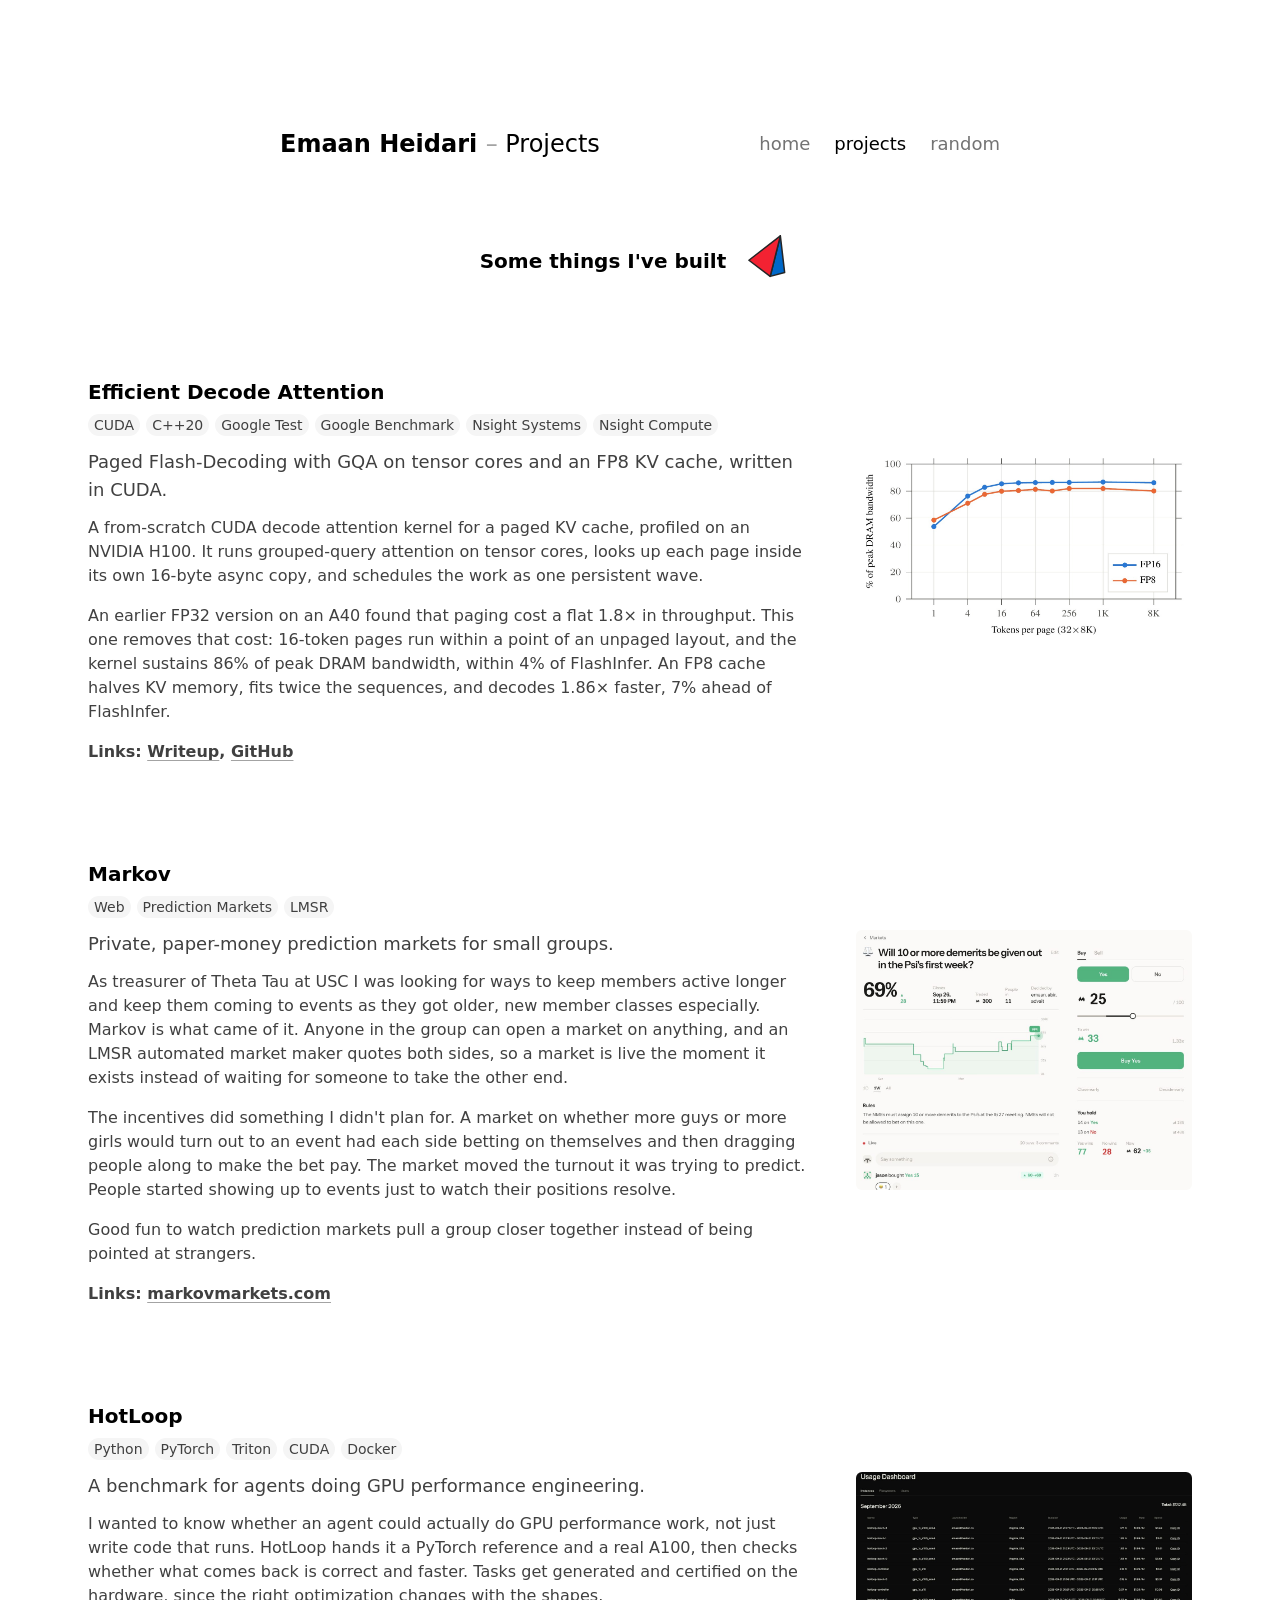
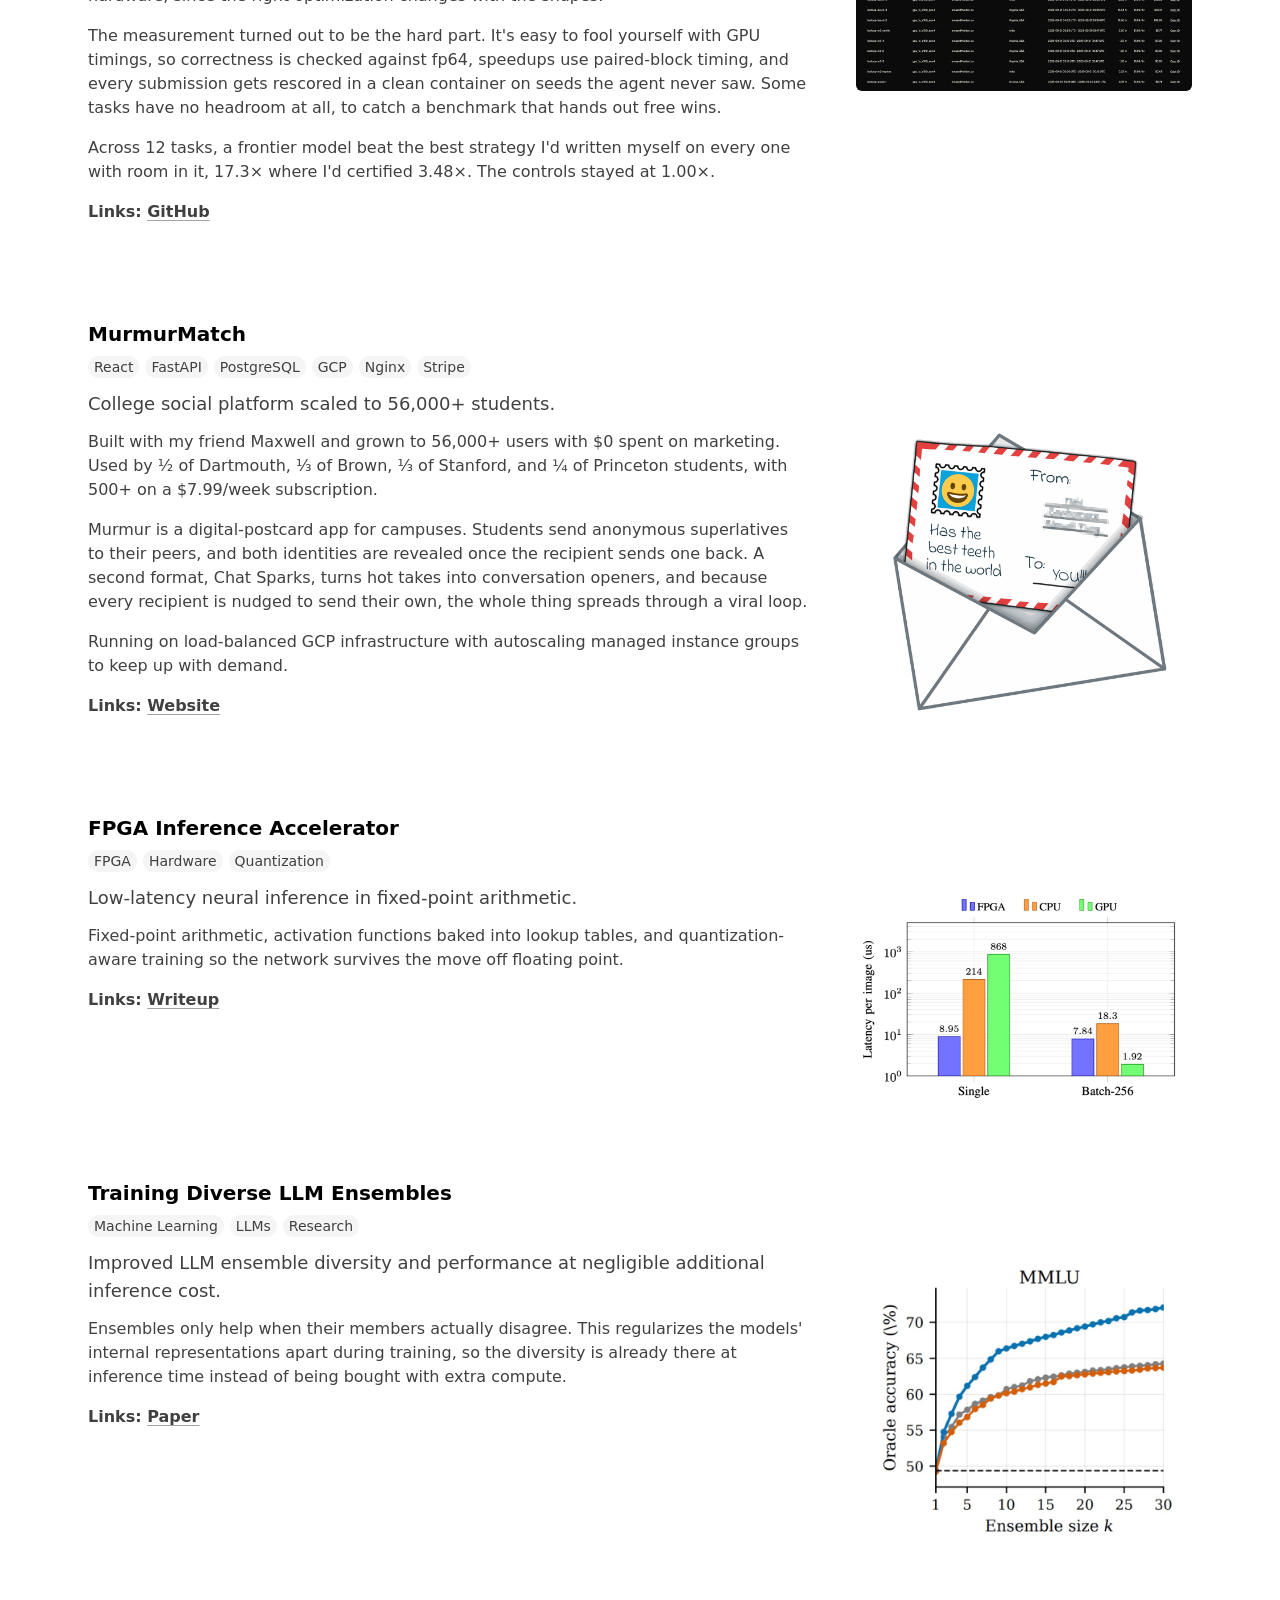
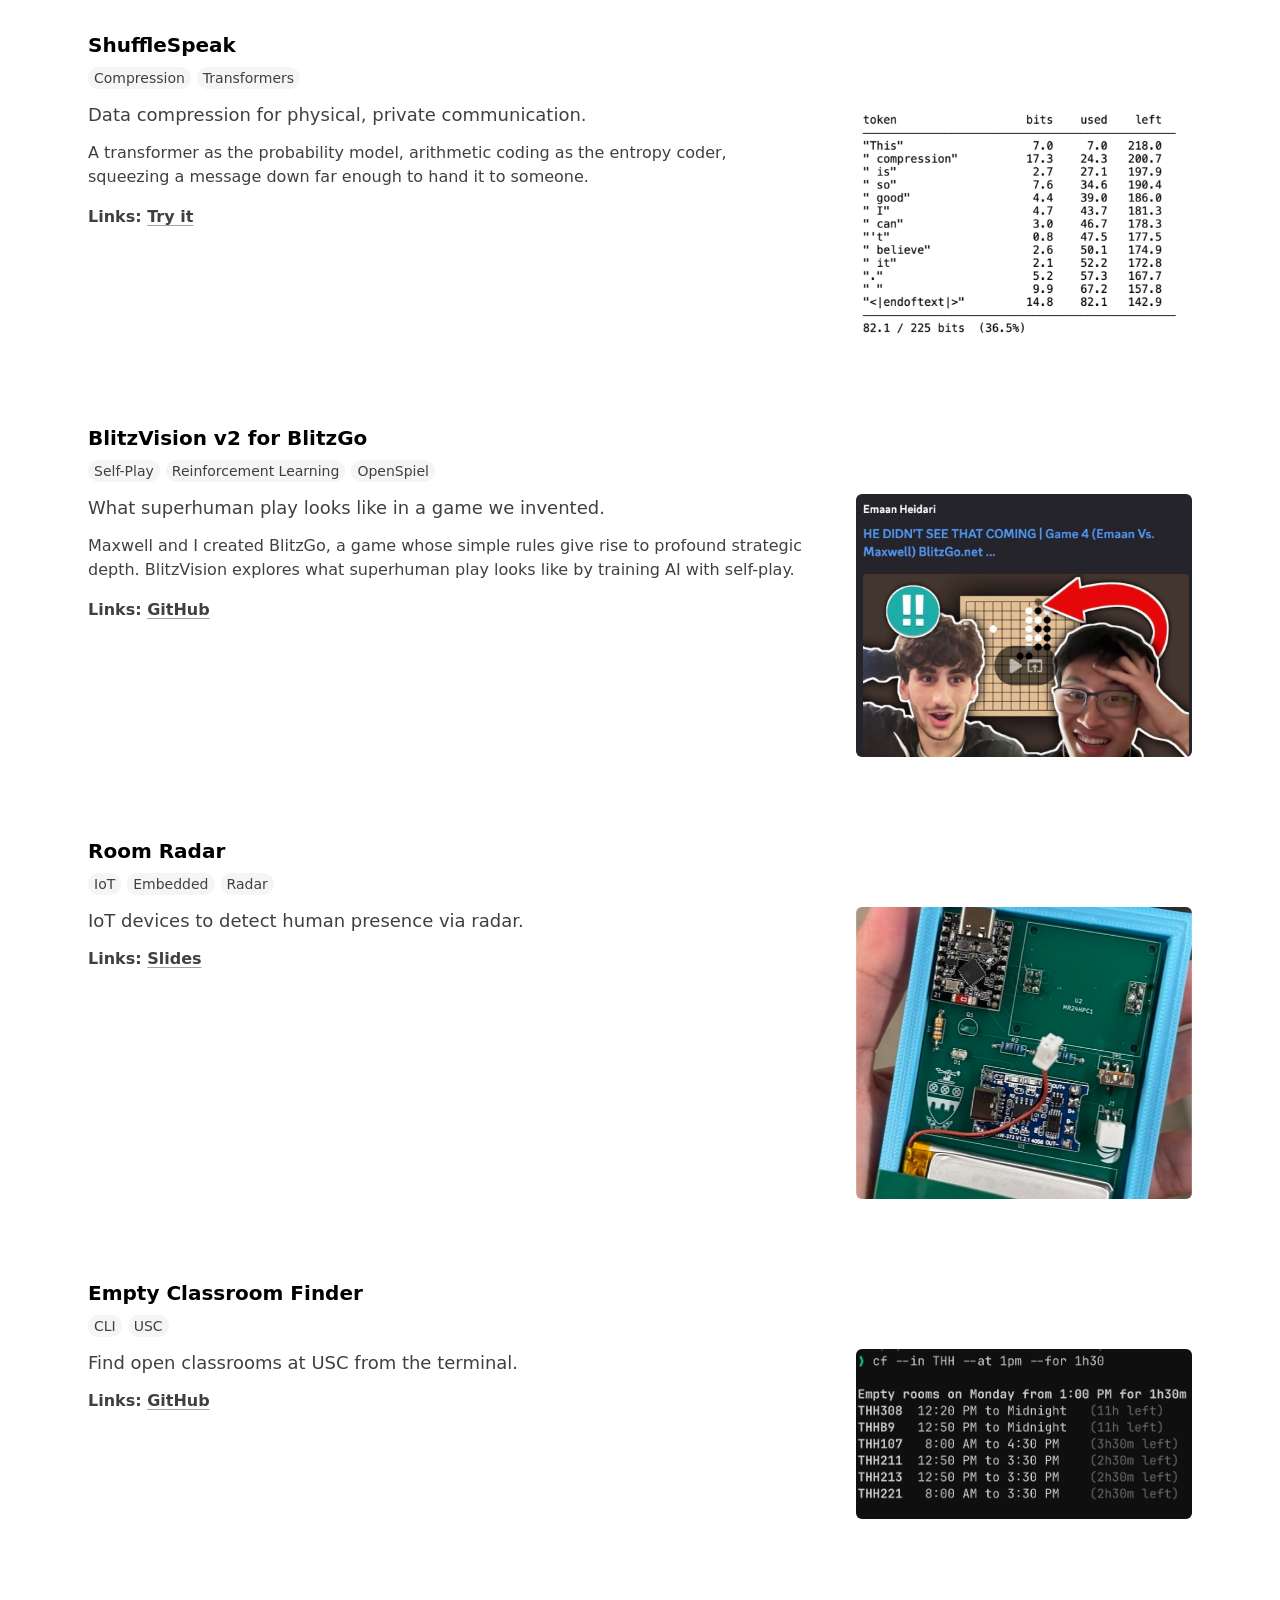
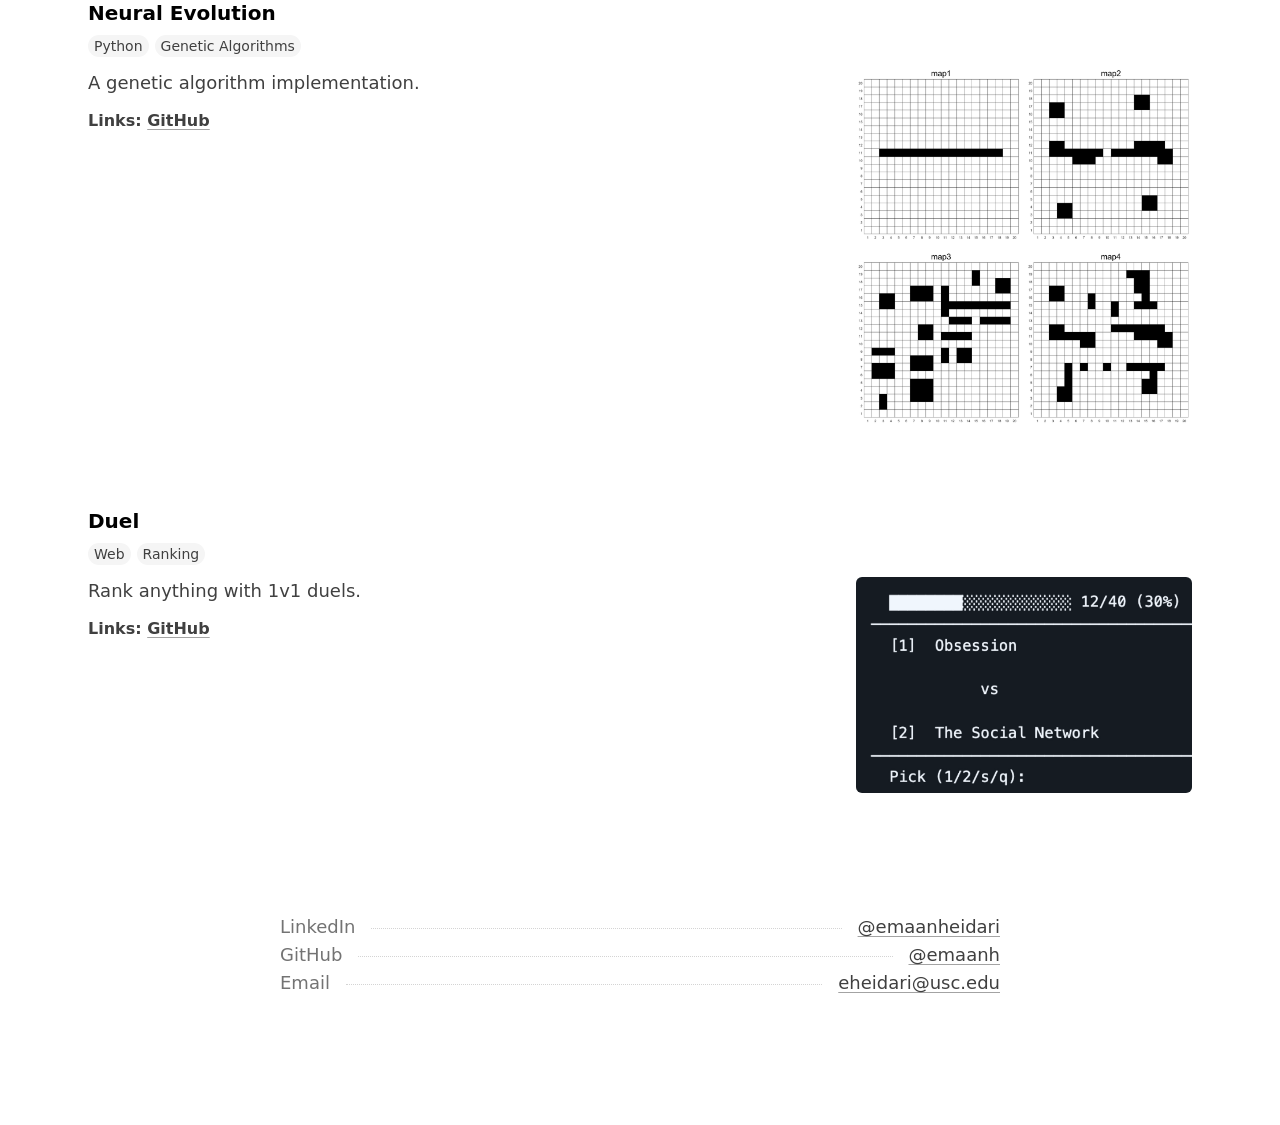
==== commit 414e3890: "Update the decode attention paper, copy, and figure" ====
--- a/projects.html
+++ b/projects.html
@@ -49,18 +49,19 @@
           </div>
           <div class="project-grid">
             <div class="project-main">
-              <p class="project-tagline">Flash-Decoding and paged KV-cache memory management, written in CUDA.</p>
-              <div class="project-body">
-              <p>
-                A from-scratch CUDA build of the two pieces that dominate LLM decode: a split-K
-                flash-decode attention kernel and a paged KV-cache manager, profiled on an NVIDIA
-                A40.
-              </p>
-              <p>
-                Parallelizing over the token dimension instead of the softmax boundary took the
-                kernel from 17 to 477 Gi/s, a 28&times; speedup at long context. Paged allocation
-                fit 4 to 8&times; more concurrent sequences by killing fragmentation, at a flat
-                1.8&times; throughput cost that page size never changes.
+              <p class="project-tagline">Paged Flash-Decoding with GQA on tensor cores and an FP8 KV cache, written in CUDA.</p>
+              <div class="project-body">
+              <p>
+                A from-scratch CUDA decode attention kernel for a paged KV cache, profiled on an
+                NVIDIA H100. It runs grouped-query attention on tensor cores, looks up each page
+                inside its own 16-byte async copy, and schedules the work as one persistent wave.
+              </p>
+              <p>
+                An earlier FP32 version on an A40 found that paging cost a flat 1.8&times; in
+                throughput. This one removes that cost: 16-token pages run within a point of an
+                unpaged layout, and the kernel sustains 86% of peak DRAM bandwidth, within 4% of
+                FlashInfer. An FP8 cache halves KV memory, fits twice the sequences, and decodes
+                1.86&times; faster, 7% ahead of FlashInfer.
               </p>
               <p>
                 <strong
@@ -76,8 +77,8 @@
                 class="shot-rounded"
                 src="/assets/img/projects/decode-attention.jpg"
                 alt="Efficient Decode Attention project screenshot"
-                width="1027"
-                height="750"
+                width="1338"
+                height="786"
               />
             </div>
           </div>
--- a/style.css
+++ b/style.css
@@ -627,8 +627,8 @@
 .builds-head {
   display: flex;
   align-items: center;
-  /* Sits right beside the heading rather than being pushed to the far edge. */
-  justify-content: flex-start;
+  /* Heading and tetrahedron travel together as one centred pair. */
+  justify-content: center;
   gap: 1rem;
 }
 
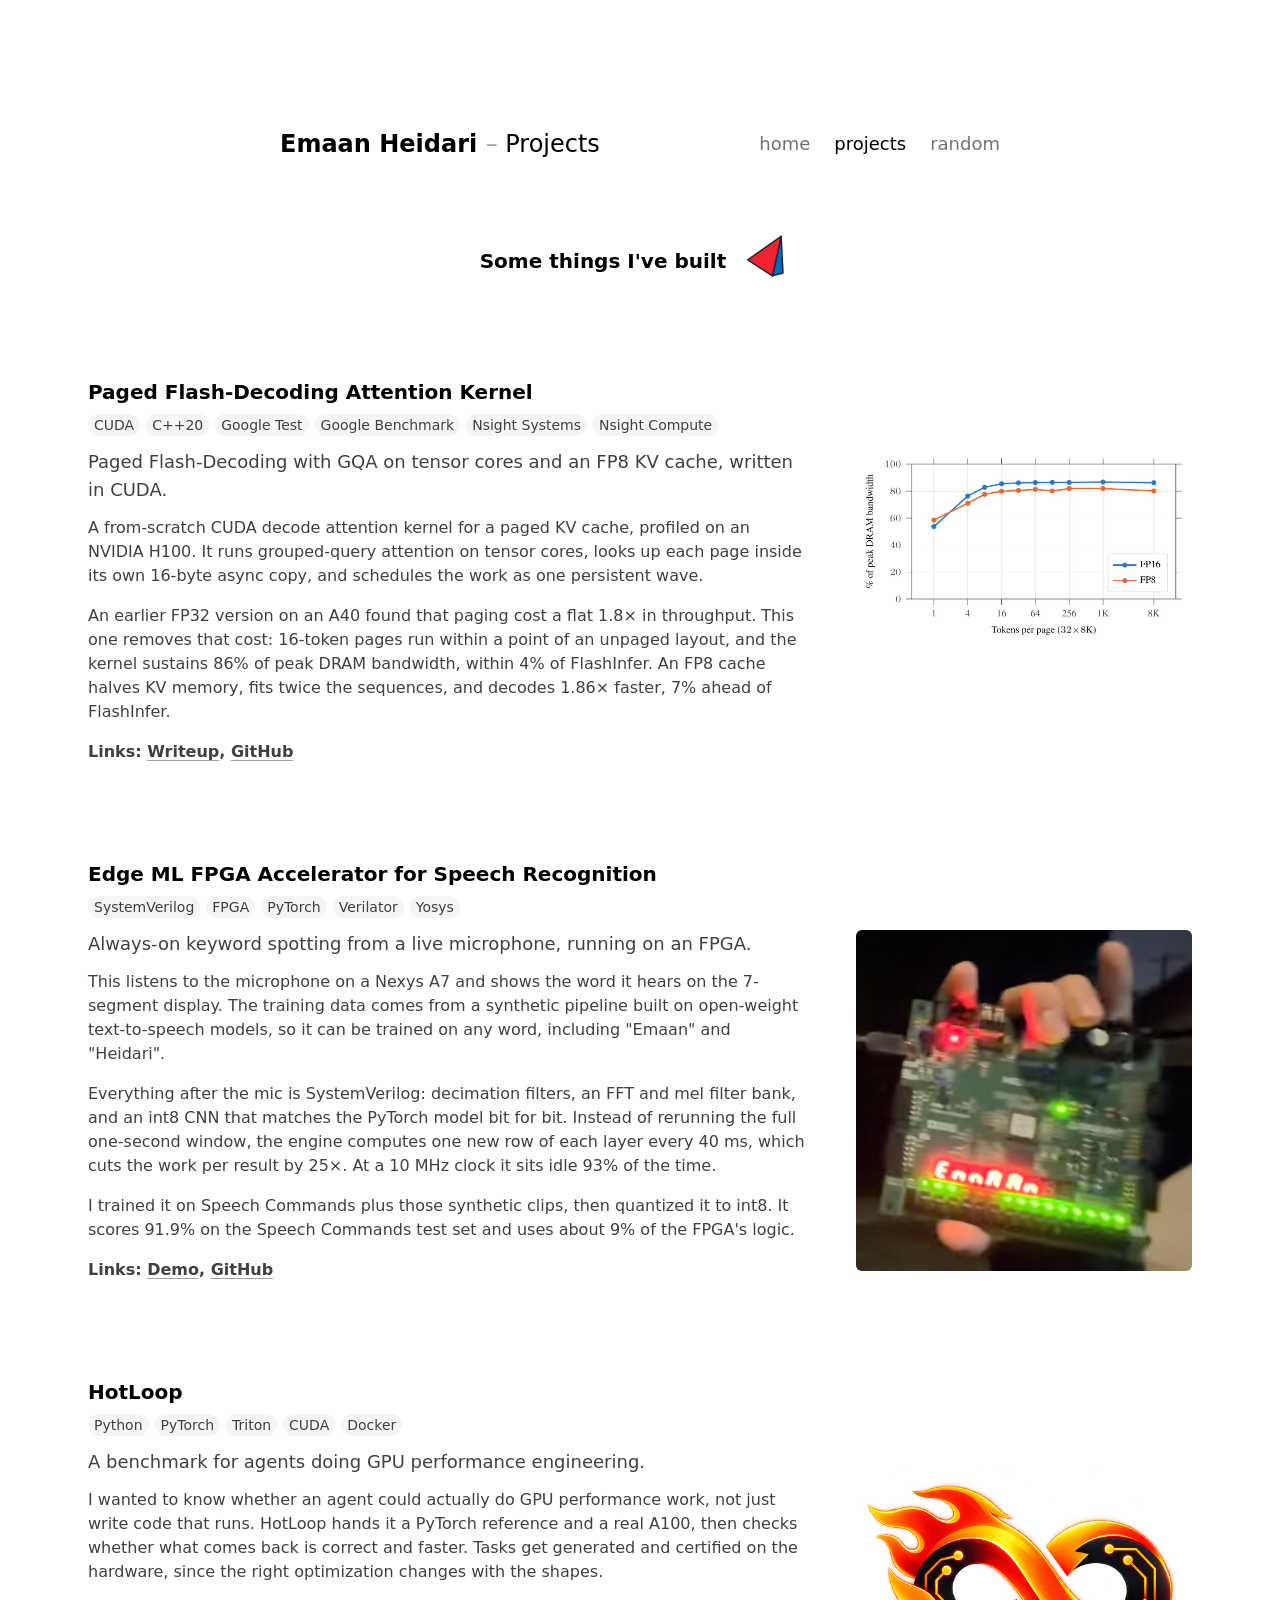
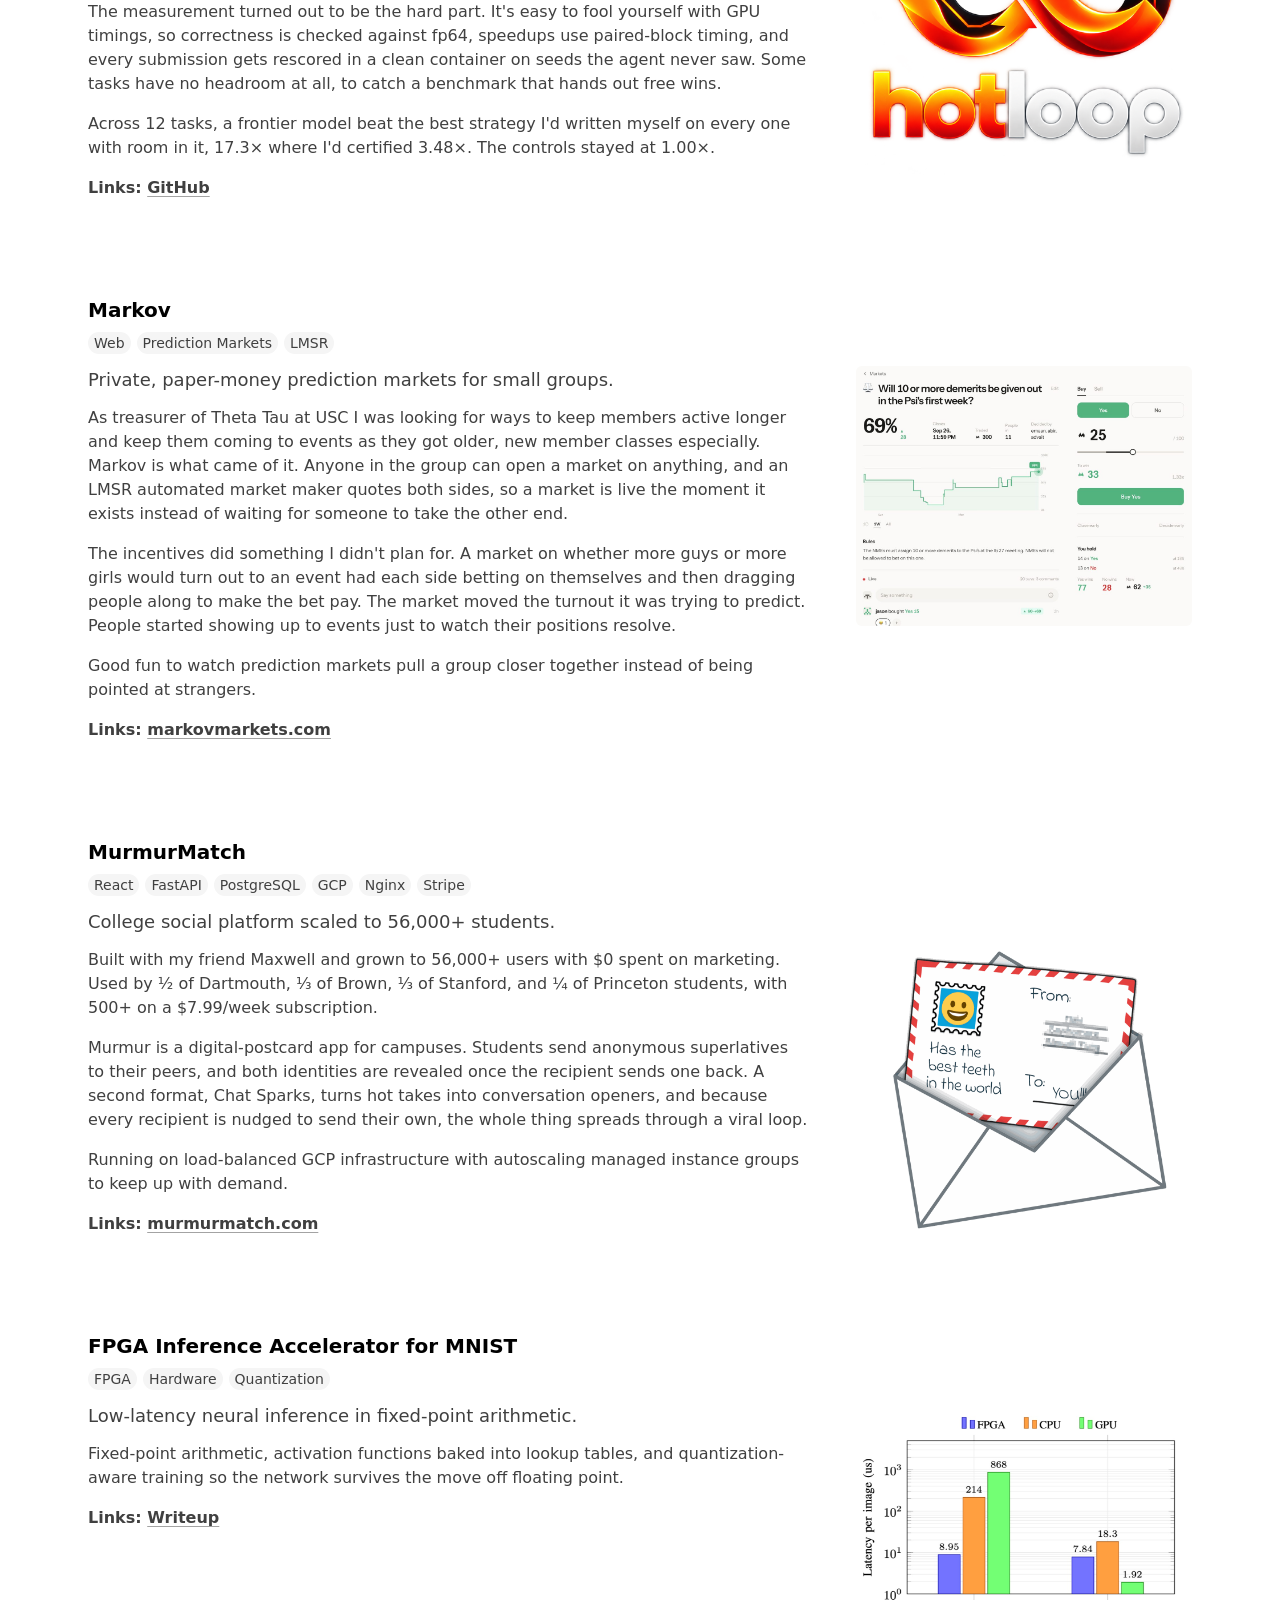
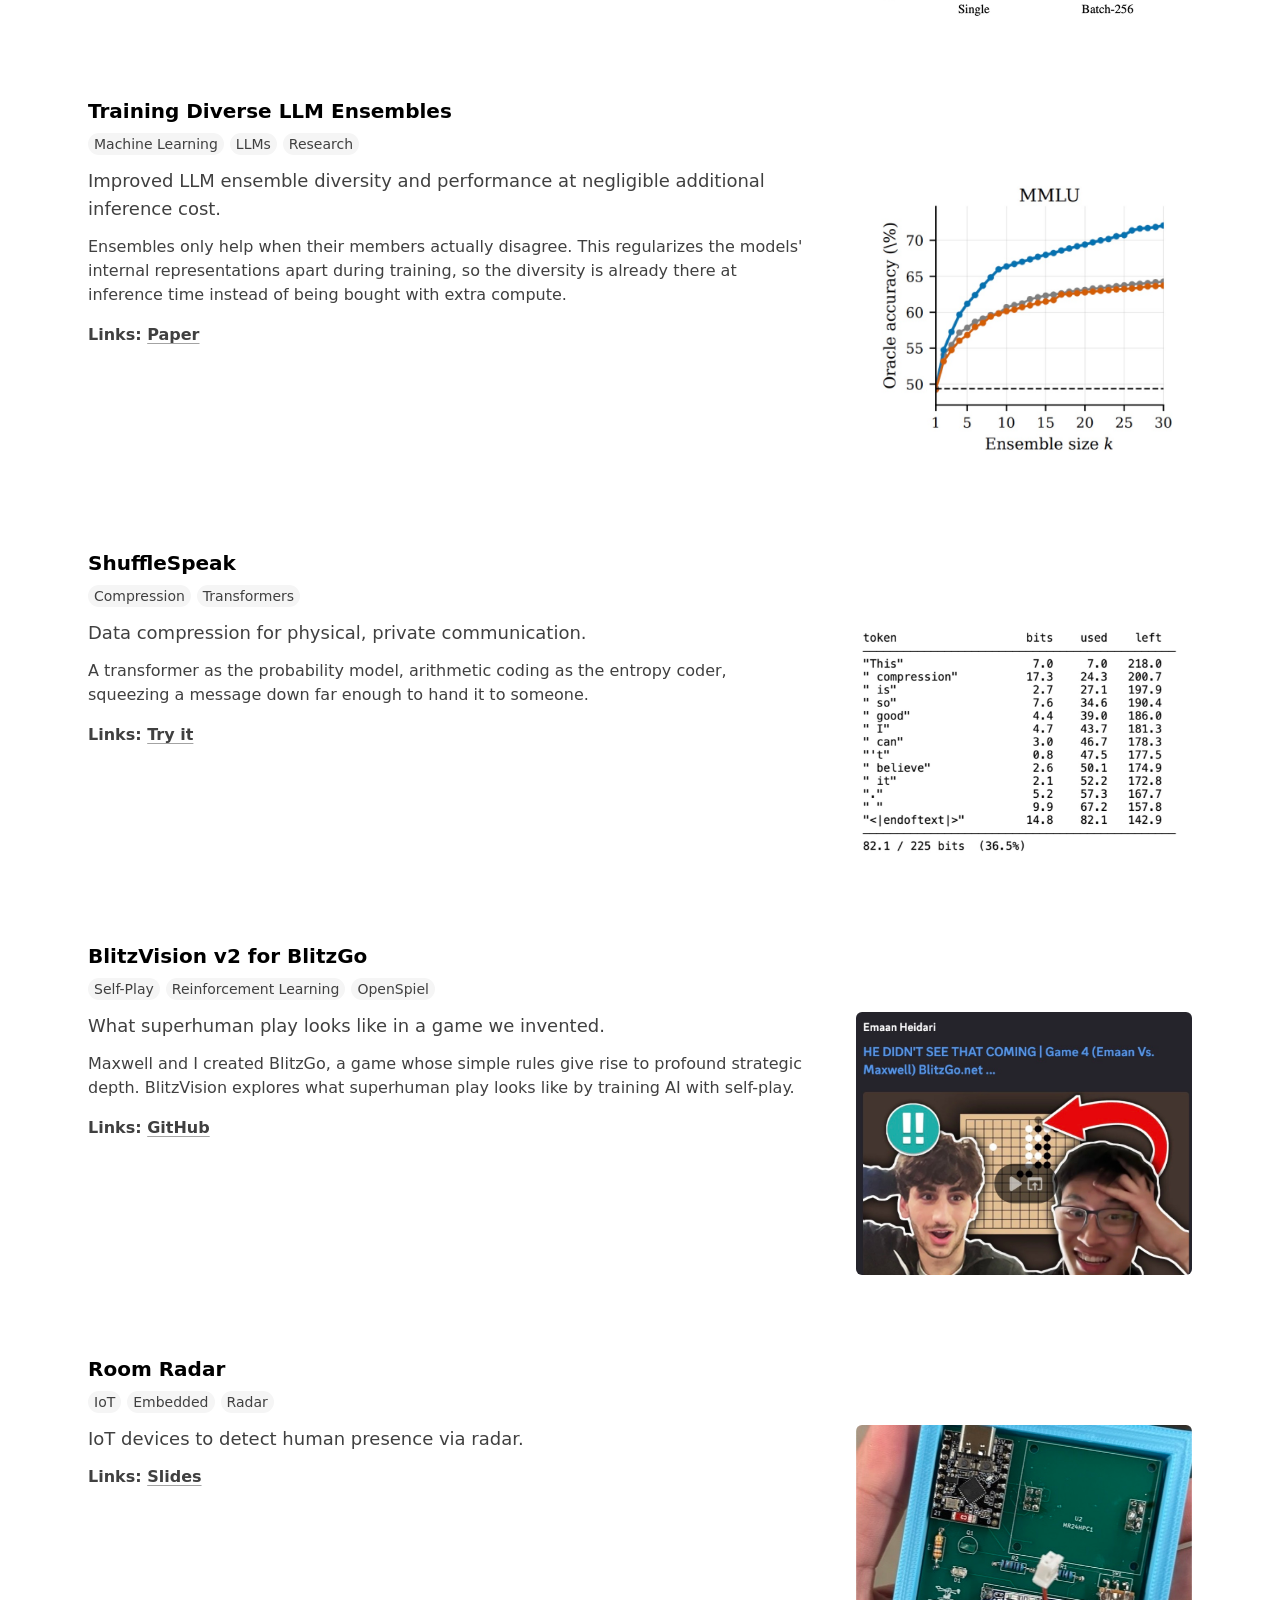
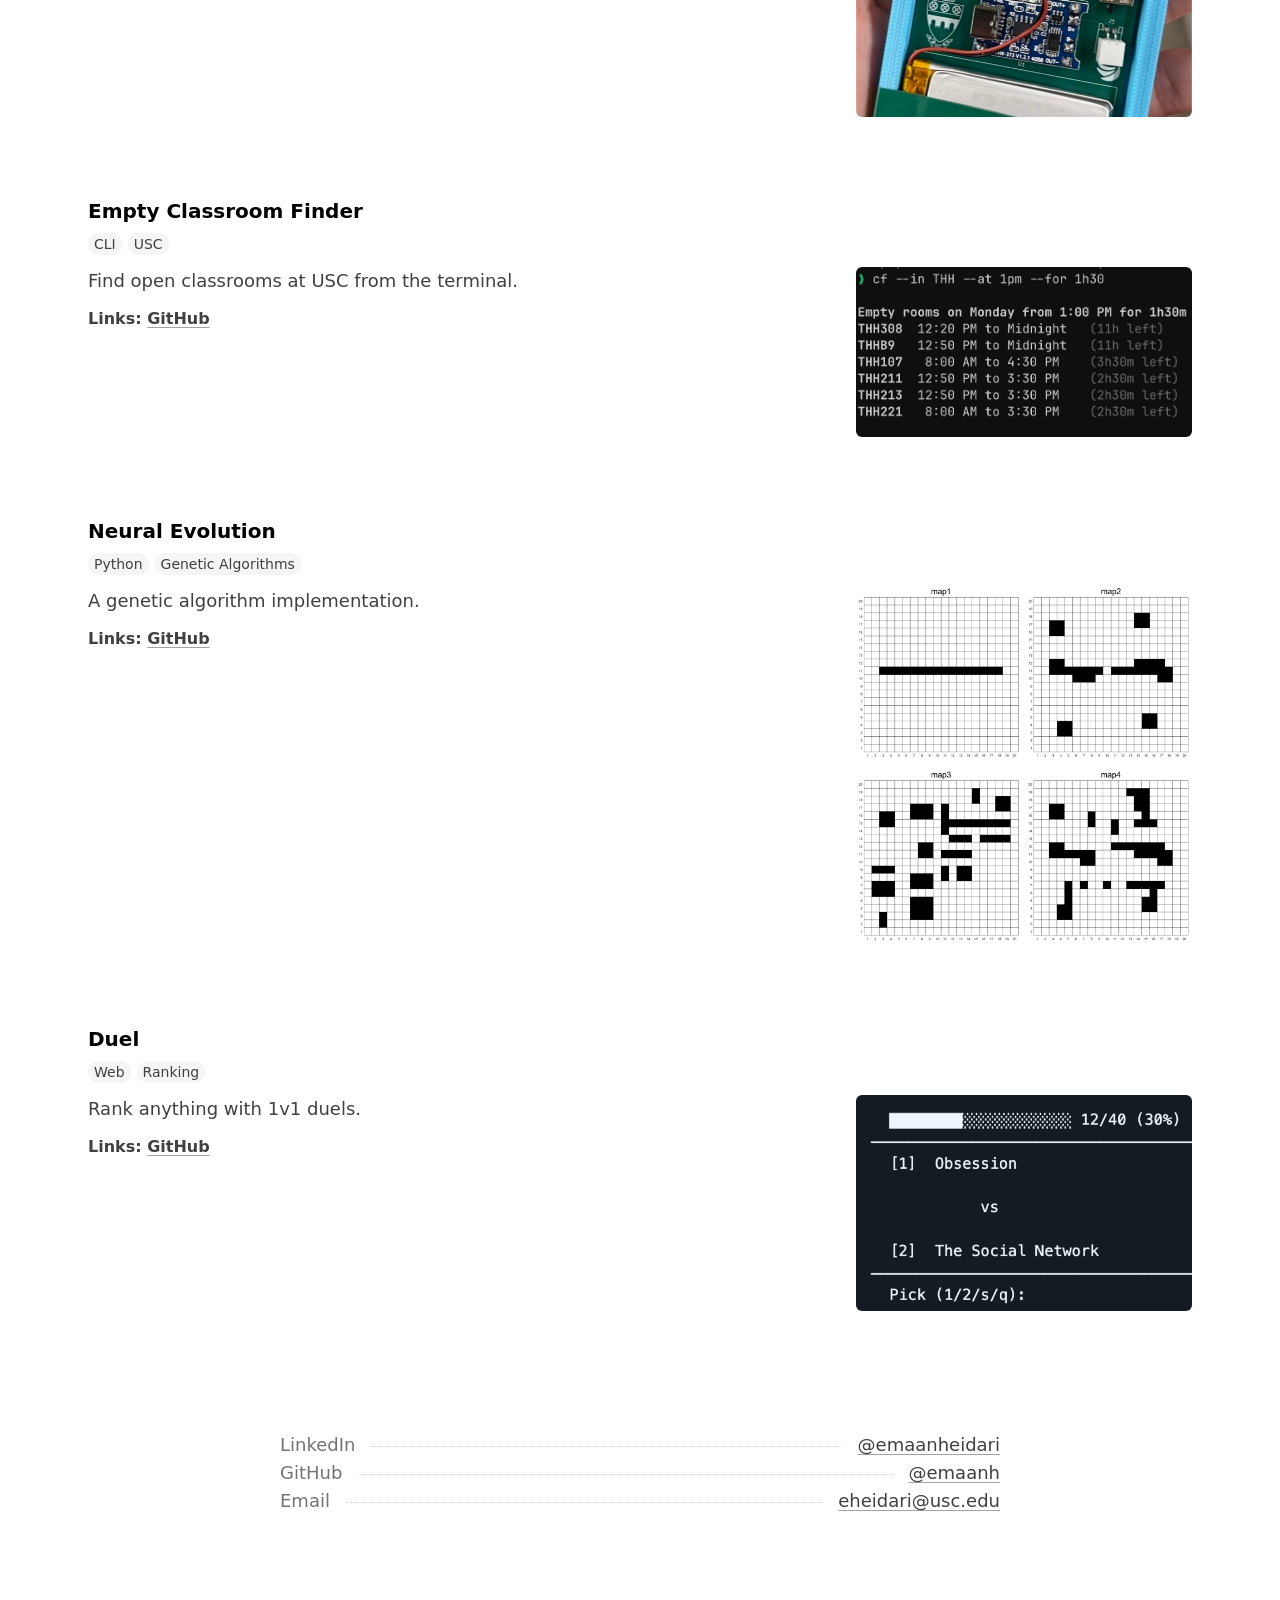
==== commit 54685def: "Add the FPGA speech recognition project and reorder projects" ====
--- a/projects.html
+++ b/projects.html
@@ -38,7 +38,7 @@
 
       <section class="project" id="decode-attention">
         <div class="layout-lg">
-          <h3 class="project-title">Efficient Decode Attention</h3>
+          <h3 class="project-title">Paged Flash-Decoding Attention Kernel</h3>
           <div class="pills">
             <div class="pill">CUDA</div>
             <div class="pill">C++20</div>
@@ -76,9 +76,117 @@
               <img
                 class="shot-rounded"
                 src="/assets/img/projects/decode-attention.jpg"
-                alt="Efficient Decode Attention project screenshot"
+                alt="Paged Flash-Decoding Attention Kernel project screenshot"
                 width="1338"
                 height="786"
+              />
+            </div>
+          </div>
+        </div>
+      </section>
+
+      <section class="project" id="fpga-kws">
+        <div class="layout-lg">
+          <h3 class="project-title">Edge ML FPGA Accelerator for Speech Recognition</h3>
+          <div class="pills">
+            <div class="pill">SystemVerilog</div>
+            <div class="pill">FPGA</div>
+            <div class="pill">PyTorch</div>
+            <div class="pill">Verilator</div>
+            <div class="pill">Yosys</div>
+          </div>
+          <div class="project-grid">
+            <div class="project-main">
+              <p class="project-tagline">Always-on keyword spotting from a live microphone, running on an FPGA.</p>
+              <div class="project-body">
+              <p>
+                This listens to the microphone on a Nexys A7 and shows the word it hears on
+                the 7-segment display. The training data comes from a synthetic pipeline
+                built on open-weight text-to-speech models, so it can be trained on any word,
+                including "Emaan" and "Heidari".
+              </p>
+              <p>
+                Everything after the mic is SystemVerilog: decimation filters, an FFT and mel
+                filter bank, and an int8 CNN that matches the PyTorch model bit for bit.
+                Instead of rerunning the full one-second window, the engine computes one new
+                row of each layer every 40 ms, which cuts the work per result by 25&times;. At
+                a 10 MHz clock it sits idle 93% of the time.
+              </p>
+              <p>
+                I trained it on Speech Commands plus those synthetic clips, then quantized it
+                to int8. It scores 91.9% on the Speech Commands test set and uses about 9% of
+                the FPGA's logic.
+              </p>
+              <p>
+                <strong
+                  >Links:
+                  <a class="link" href="https://youtu.be/mECDMYMU4tU">Demo</a>,
+                  <a class="link" href="https://github.com/emaanh/fpga-kws">GitHub</a></strong
+                >
+              </p>
+              </div>
+            </div>
+            <div class="project-aside">
+              <img
+                class="shot-rounded"
+                src="/assets/img/projects/fpga-kws.jpg"
+                alt="Edge ML FPGA Accelerator for Speech Recognition project screenshot"
+                width="668"
+                height="678"
+              />
+            </div>
+          </div>
+        </div>
+      </section>
+
+      <section class="project" id="hotloop">
+        <div class="layout-lg">
+          <h3 class="project-title">HotLoop</h3>
+          <div class="pills">
+            <div class="pill">Python</div>
+            <div class="pill">PyTorch</div>
+            <div class="pill">Triton</div>
+            <div class="pill">CUDA</div>
+            <div class="pill">Docker</div>
+          </div>
+          <div class="project-grid">
+            <div class="project-main">
+              <p class="project-tagline">A benchmark for agents doing GPU performance engineering.</p>
+              <div class="project-body">
+              <p>
+                I wanted to know whether an agent could actually do GPU performance work, not
+                just write code that runs. HotLoop hands it a PyTorch reference and a real
+                A100, then checks whether what comes back is correct and faster. Tasks get
+                generated and certified on the hardware, since the right optimization changes
+                with the shapes.
+              </p>
+              <p>
+                The measurement turned out to be the hard part. It's easy to fool yourself with
+                GPU timings, so correctness is checked against fp64, speedups use paired-block
+                timing, and every submission gets rescored in a clean container on seeds the
+                agent never saw. Some tasks have no headroom at all, to catch a benchmark that
+                hands out free wins.
+              </p>
+              <p>
+                Across 12 tasks, a frontier model beat the best strategy I'd written myself on
+                every one with room in it, 17.3&times; where I'd certified 3.48&times;. The
+                controls stayed at 1.00&times;.
+              </p>
+              <p>
+                <strong
+                  >Links:
+                  <a class="link" href="https://github.com/emaanh/HotLoop">GitHub</a></strong
+                >
+              </p>
+              </div>
+            </div>
+            <div class="project-aside">
+              <img
+                class="shot-rounded"
+                src="/assets/img/projects/hotloop-logo.png"
+                alt="HotLoop logo"
+                width="560"
+                height="560"
               />
             </div>
           </div>
@@ -130,60 +238,6 @@
                 alt="Markov project screenshot"
                 width="1200"
                 height="929"
-              />
-            </div>
-          </div>
-        </div>
-      </section>
-
-      <section class="project" id="hotloop">
-        <div class="layout-lg">
-          <h3 class="project-title">HotLoop</h3>
-          <div class="pills">
-            <div class="pill">Python</div>
-            <div class="pill">PyTorch</div>
-            <div class="pill">Triton</div>
-            <div class="pill">CUDA</div>
-            <div class="pill">Docker</div>
-          </div>
-          <div class="project-grid">
-            <div class="project-main">
-              <p class="project-tagline">A benchmark for agents doing GPU performance engineering.</p>
-              <div class="project-body">
-              <p>
-                I wanted to know whether an agent could actually do GPU performance work, not
-                just write code that runs. HotLoop hands it a PyTorch reference and a real
-                A100, then checks whether what comes back is correct and faster. Tasks get
-                generated and certified on the hardware, since the right optimization changes
-                with the shapes.
-              </p>
-              <p>
-                The measurement turned out to be the hard part. It's easy to fool yourself with
-                GPU timings, so correctness is checked against fp64, speedups use paired-block
-                timing, and every submission gets rescored in a clean container on seeds the
-                agent never saw. Some tasks have no headroom at all, to catch a benchmark that
-                hands out free wins.
-              </p>
-              <p>
-                Across 12 tasks, a frontier model beat the best strategy I'd written myself on
-                every one with room in it, 17.3&times; where I'd certified 3.48&times;. The
-                controls stayed at 1.00&times;.
-              </p>
-              <p>
-                <strong
-                  >Links:
-                  <a class="link" href="https://github.com/emaanh/HotLoop">GitHub</a></strong
-                >
-              </p>
-              </div>
-            </div>
-            <div class="project-aside">
-              <img
-                class="shot-rounded"
-                src="/assets/img/projects/HotLoop.jpg"
-                alt="HotLoop project screenshot"
-                width="1200"
-                height="782"
               />
             </div>
           </div>
@@ -225,7 +279,7 @@
               <p>
                 <strong
                   >Links:
-                  <a class="link" href="https://murmurmatch.com">Website</a></strong
+                  <a class="link" href="https://murmurmatch.com">murmurmatch.com</a></strong
                 >
               </p>
               </div>
@@ -245,7 +299,7 @@
 
       <section class="project" id="fpga">
         <div class="layout-lg">
-          <h3 class="project-title">FPGA Inference Accelerator</h3>
+          <h3 class="project-title">FPGA Inference Accelerator for MNIST</h3>
           <div class="pills">
             <div class="pill">FPGA</div>
             <div class="pill">Hardware</div>
@@ -272,7 +326,7 @@
               <img
                 class="shot-rounded"
                 src="/assets/img/projects/fpga.jpg"
-                alt="FPGA Inference Accelerator project screenshot"
+                alt="FPGA Inference Accelerator for MNIST project screenshot"
                 width="1171"
                 height="750"
               />
